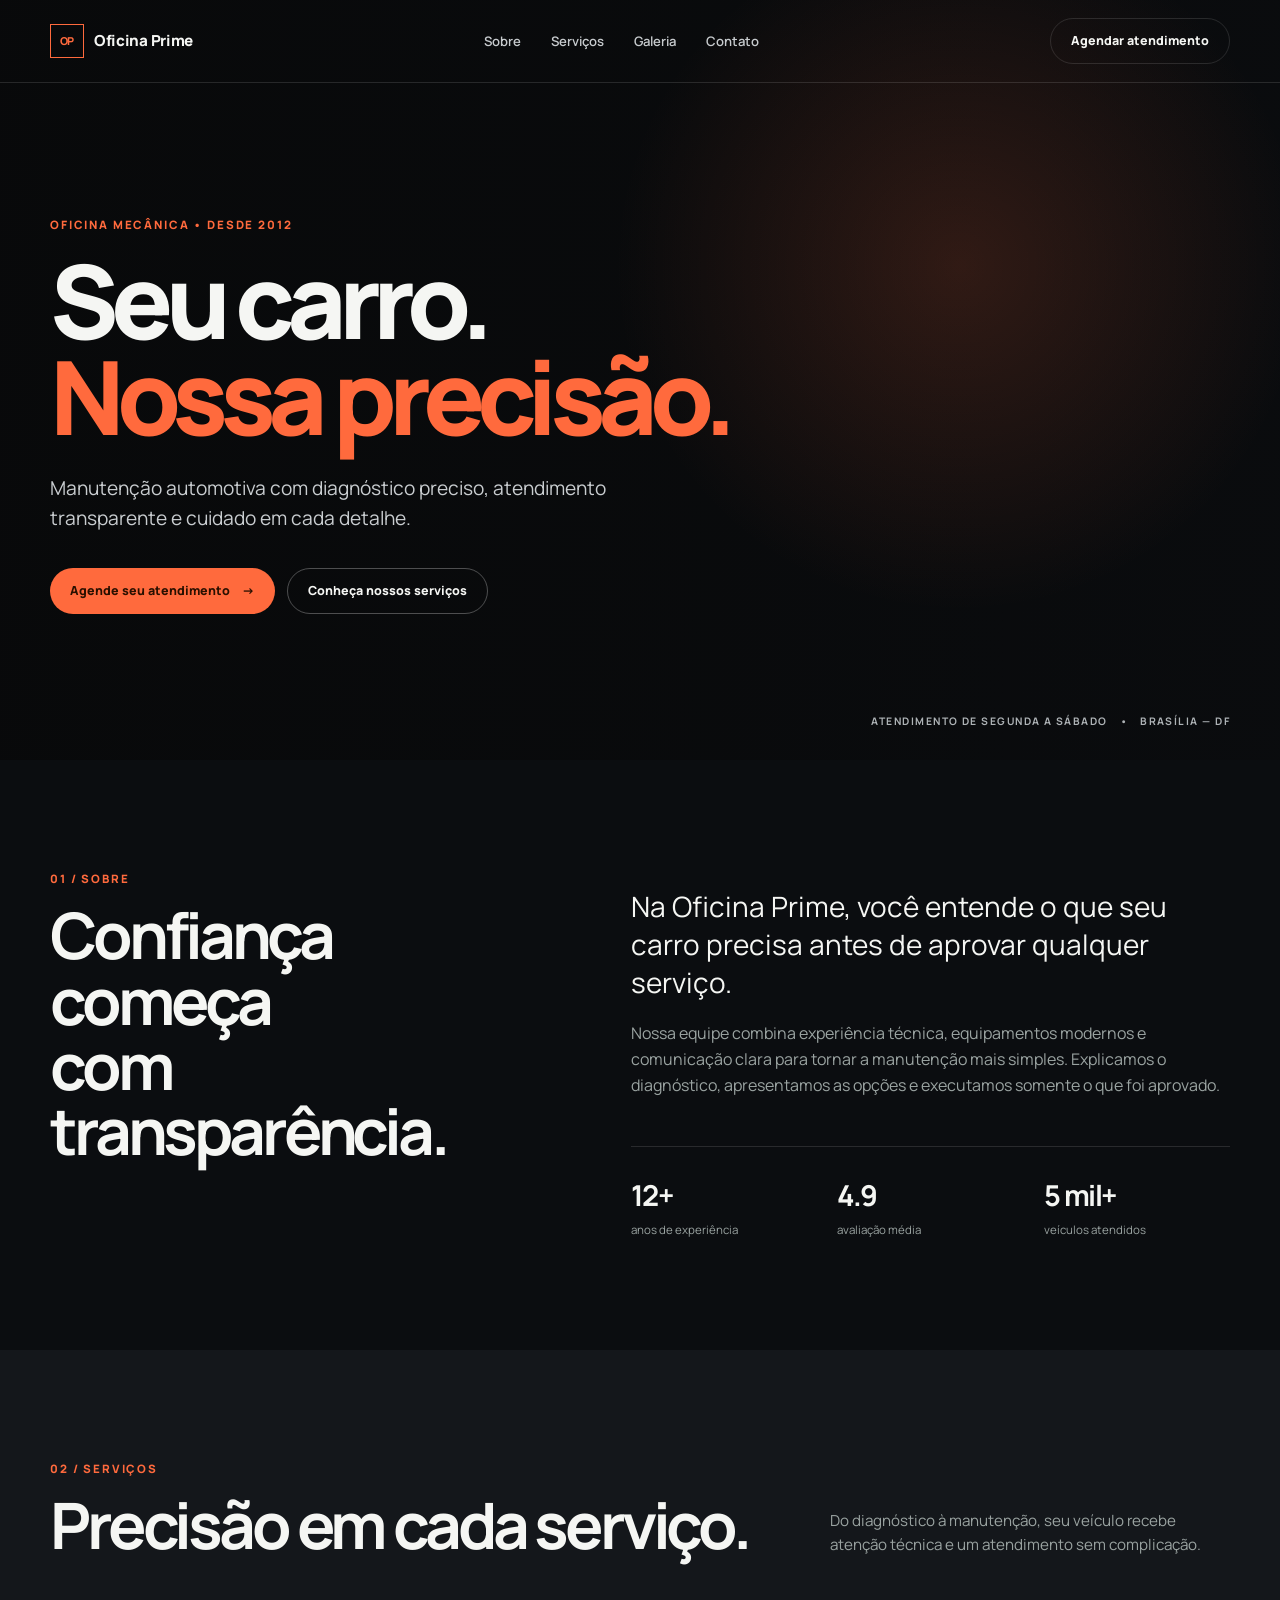
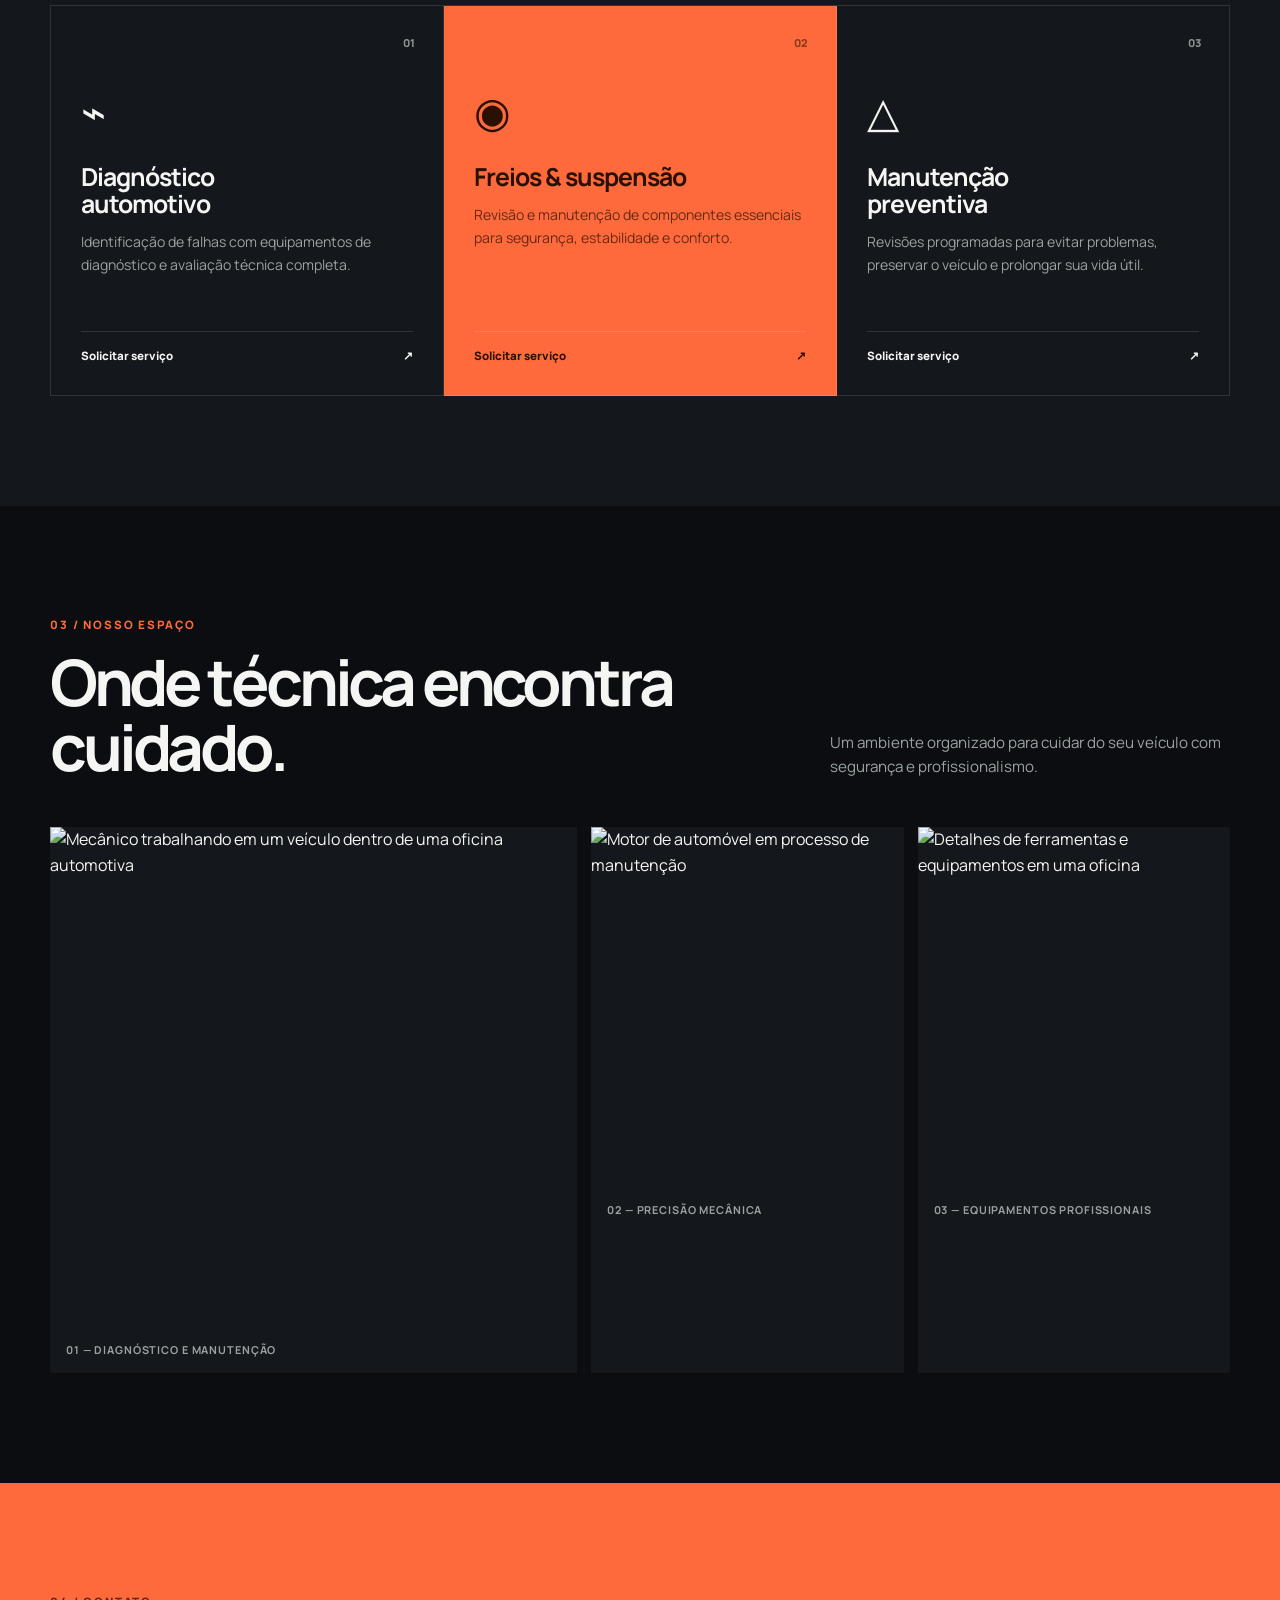
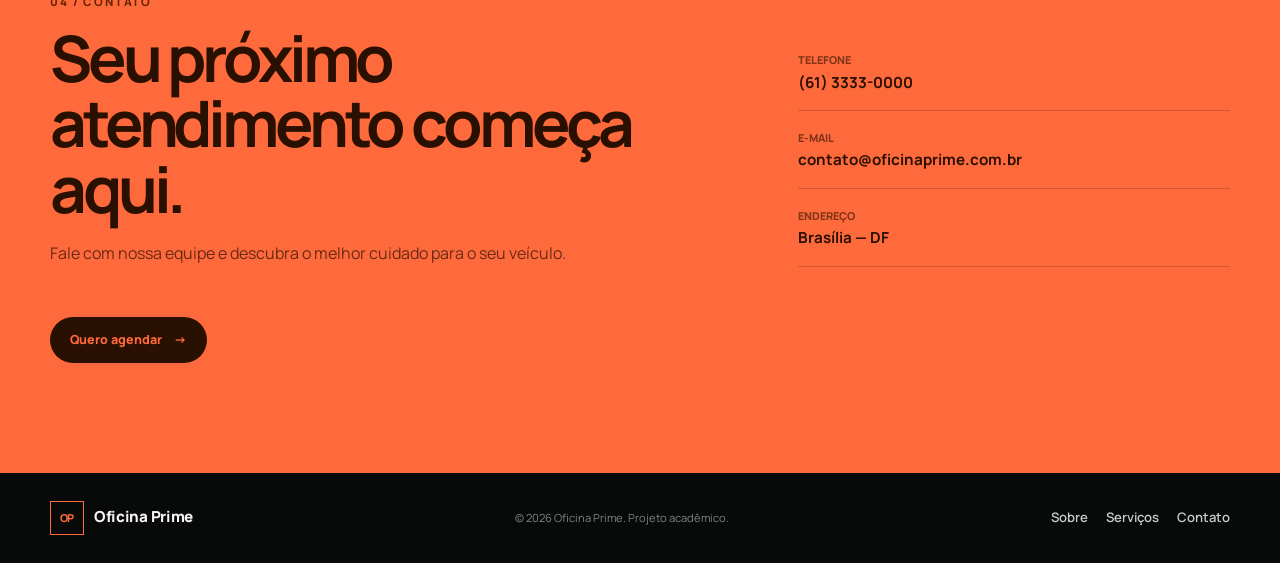
==== index.html @ 90f3a6a5 "Alterações nas cores do site" ====
<!doctype html>
<html lang="pt-BR">
  <head>
    <meta charset="UTF-8" />
    <meta name="viewport" content="width=device-width, initial-scale=1.0" />
    <meta
      name="description"
      content="Oficina Prime — manutenção automotiva com precisão, transparência e confiança."
    />
    <title>Oficina Prime | Seu carro. Nossa precisão.</title>
    <link rel="preconnect" href="https://fonts.googleapis.com" />
    <link rel="preconnect" href="https://fonts.gstatic.com" crossorigin />
    <link
      href="https://fonts.googleapis.com/css2?family=Manrope:wght@400;500;600;700;800&display=swap"
      rel="stylesheet"
    />
    <style>
/* =========================================================
   OFICINA PRIME
   Landing Page — Desafio 01
   CSS externo | Sem JavaScript
   ========================================================= */

:root {
    --bg: #0b0d10;
    --surface: #14171b;
    --surface-2: #1b2024;
    --text: #f5f6f3;
    --muted: #9aa3a1;
    --line: rgba(255, 255, 255, 0.12);
    --accent: #ff6a3d;
    --accent-2: #ffb347;
    --accent-dark: #2a1000;
    --max-width: 1180px;
    --radius: 18px;
    --shadow: 0 24px 70px rgba(0, 0, 0, 0.28);
}

* {
    box-sizing: border-box;
    margin: 0;
    padding: 0;
}

html {
    scroll-behavior: smooth;
}

body {
    min-width: 320px;
    background: var(--bg);
    color: var(--text);
    font-family: "Manrope", Arial, sans-serif;
    line-height: 1.6;
}

img {
    display: block;
    max-width: 100%;
}

a {
    color: inherit;
    text-decoration: none;
}

.container {
    width: min(calc(100% - 40px), var(--max-width));
    margin-inline: auto;
}

.section {
    padding-block: 110px;
}

.eyebrow {
    color: var(--accent);
    font-size: 0.72rem;
    font-weight: 800;
    letter-spacing: 0.16em;
    text-transform: uppercase;
}

.site-header {
    position: absolute;
    z-index: 10;
    top: 0;
    left: 0;
    width: 100%;
    border-bottom: 1px solid var(--line);
}

.nav {
    min-height: 82px;
    display: flex;
    align-items: center;
    justify-content: space-between;
    gap: 24px;
}

.brand {
    display: inline-flex;
    align-items: center;
    gap: 10px;
    font-size: 0.95rem;
    font-weight: 800;
    letter-spacing: -0.02em;
}

.brand-mark {
    display: grid;
    width: 34px;
    height: 34px;
    place-items: center;
    border: 1px solid var(--accent);
    color: var(--accent);
    font-size: 0.68rem;
    letter-spacing: -0.04em;
}

.nav-list {
    display: flex;
    align-items: center;
    gap: 30px;
    list-style: none;
}

.nav-list a,
.footer-inner nav a {
    color: #c7cbce;
    font-size: 0.82rem;
    font-weight: 600;
    transition: color 180ms ease;
}

.nav-list a:hover,
.footer-inner nav a:hover {
    color: var(--accent);
}

.nav-cta,
.button {
    display: inline-flex;
    align-items: center;
    justify-content: center;
    gap: 12px;
    min-height: 46px;
    padding: 0 20px;
    border-radius: 999px;
    font-size: 0.78rem;
    font-weight: 800;
    transition: transform 180ms ease, background 180ms ease;
}

.nav-cta {
    border: 1px solid var(--line);
}

.nav-cta:hover,
.button:hover {
    transform: translateY(-2px);
}

.hero {
    position: relative;
    min-height: 760px;
    display: flex;
    align-items: center;
    overflow: hidden;
    background:
        linear-gradient(90deg, rgba(8, 9, 10, 0.94) 0%, rgba(8, 9, 10, 0.72) 48%, rgba(8, 9, 10, 0.35) 100%),
        url("https://images.unsplash.com/photo-1504222490345-c075b6008014?auto=format&fit=crop&w=2000&q=90") center / cover;
}

.hero-overlay {
    position: absolute;
    inset: 0;
    background: radial-gradient(circle at 75% 35%, rgba(255, 106, 61, 0.16), transparent 32%);
}

.hero-content {
    position: relative;
    z-index: 1;
    padding-top: 70px;
}

.hero h1 {
    max-width: 850px;
    margin-top: 18px;
    font-size: clamp(3.4rem, 8vw, 7.6rem);
    font-weight: 800;
    letter-spacing: -0.075em;
    line-height: 0.94;
}

.hero h1 em {
    color: var(--accent);
    font-style: normal;
}

.hero-text {
    max-width: 560px;
    margin-top: 28px;
    color: #c9cdd0;
    font-size: clamp(1rem, 2vw, 1.2rem);
}

.hero-actions {
    display: flex;
    flex-wrap: wrap;
    gap: 12px;
    margin-top: 34px;
}

.button-primary {
    background: var(--accent);
    color: var(--accent-dark);
}

.button-ghost {
    border: 1px solid rgba(255, 255, 255, 0.28);
    color: var(--text);
}

.hero-note {
    position: absolute;
    right: 0;
    bottom: 30px;
    left: 0;
    display: flex;
    justify-content: flex-end;
    gap: 12px;
    color: #aeb3b6;
    font-size: 0.65rem;
    font-weight: 700;
    letter-spacing: 0.14em;
}

.about {
    display: grid;
    grid-template-columns: 0.9fr 1.1fr;
    gap: 90px;
}

.about h2,
.section-heading h2,
.contact h2 {
    margin-top: 14px;
    font-size: clamp(2.4rem, 5vw, 4.6rem);
    letter-spacing: -0.065em;
    line-height: 1.02;
}

.about-copy {
    padding-top: 18px;
}

.lead {
    max-width: 700px;
    color: var(--text);
    font-size: clamp(1.3rem, 2.5vw, 1.75rem);
    line-height: 1.35;
}

.about-copy > p + p {
    max-width: 650px;
    margin-top: 20px;
    color: var(--muted);
}

.stats {
    display: grid;
    grid-template-columns: repeat(3, 1fr);
    gap: 20px;
    margin-top: 48px;
    padding-top: 25px;
    border-top: 1px solid var(--line);
}

.stats div {
    display: grid;
    gap: 3px;
}

.stats strong {
    font-size: 1.8rem;
    letter-spacing: -0.05em;
}

.stats span {
    color: var(--muted);
    font-size: 0.72rem;
}

.services {
    background: var(--surface);
}

.section-heading {
    display: flex;
    align-items: flex-end;
    justify-content: space-between;
    gap: 50px;
    margin-bottom: 48px;
}

.section-heading > p {
    max-width: 400px;
    color: var(--muted);
    font-size: 0.95rem;
}

.service-grid {
    display: grid;
    grid-template-columns: repeat(3, 1fr);
    border-top: 1px solid var(--line);
    border-left: 1px solid var(--line);
}

.service-card {
    position: relative;
    min-height: 390px;
    padding: 30px;
    border-right: 1px solid var(--line);
    border-bottom: 1px solid var(--line);
    background: var(--surface);
    transition: background 180ms ease, transform 180ms ease;
}

.service-card:hover {
    background: var(--surface-2);
    transform: translateY(-4px);
}

.service-card-featured {
    background: var(--accent);
    color: var(--accent-dark);
}

.service-number {
    position: absolute;
    top: 28px;
    right: 28px;
    font-size: 0.68rem;
    font-weight: 800;
    opacity: 0.55;
}

.service-icon {
    margin-top: 55px;
    font-size: 2.6rem;
    line-height: 1;
}

.service-card h3 {
    max-width: 250px;
    margin-top: 30px;
    font-size: 1.55rem;
    line-height: 1.1;
    letter-spacing: -0.04em;
}

.service-card p {
    margin-top: 14px;
    color: var(--muted);
    font-size: 0.88rem;
}

.service-card-featured p {
    color: rgba(42, 16, 0, 0.72);
}

.service-card a {
    position: absolute;
    right: 30px;
    bottom: 30px;
    left: 30px;
    display: flex;
    justify-content: space-between;
    padding-top: 15px;
    border-top: 1px solid var(--line);
    font-size: 0.72rem;
    font-weight: 800;
}

.gallery-grid {
    display: grid;
    grid-template-columns: 1.35fr 0.8fr 0.8fr;
    gap: 14px;
}

.gallery-item {
    overflow: hidden;
    background: var(--surface);
}

.gallery-item img {
    width: 100%;
    height: 360px;
    object-fit: cover;
    filter: grayscale(15%);
    transition: transform 500ms ease;
}

.gallery-item:hover img {
    transform: scale(1.04);
}

.gallery-large img {
    height: 500px;
}

.gallery-item figcaption {
    padding: 14px 16px;
    color: var(--muted);
    font-size: 0.68rem;
    font-weight: 700;
    letter-spacing: 0.08em;
    text-transform: uppercase;
}

.contact {
    background: var(--accent);
    color: var(--accent-dark);
}

.contact-inner {
    display: grid;
    grid-template-columns: 1.2fr 0.8fr;
    gap: 50px 100px;
    align-items: end;
}

.contact .eyebrow {
    color: #6b2600;
}

.contact h2 {
    max-width: 700px;
}

.contact-inner > div:first-child > p:last-child {
    max-width: 520px;
    margin-top: 20px;
    color: rgba(42, 16, 0, 0.7);
}

.contact-details {
    display: grid;
    gap: 18px;
}

.contact-details a,
.contact-details address {
    display: grid;
    gap: 2px;
    padding-bottom: 15px;
    border-bottom: 1px solid rgba(42, 16, 0, 0.2);
    font-style: normal;
}

.contact-details span {
    color: rgba(42, 16, 0, 0.6);
    font-size: 0.68rem;
    font-weight: 800;
    text-transform: uppercase;
}

.contact-details strong {
    font-size: 0.95rem;
}

.button-light {
    justify-self: start;
    background: var(--accent-dark);
    color: var(--accent);
}

.site-footer {
    background: #080909;
    padding-block: 28px;
}

.footer-inner {
    display: flex;
    align-items: center;
    justify-content: space-between;
    gap: 24px;
}

.footer-inner p {
    color: #7c8386;
    font-size: 0.7rem;
}

.footer-inner nav {
    display: flex;
    gap: 18px;
}

@media (max-width: 900px) {
    .nav-list {
        display: none;
    }

    .about,
    .contact-inner {
        grid-template-columns: 1fr;
        gap: 45px;
    }

    .service-grid {
        grid-template-columns: 1fr;
    }

    .gallery-grid {
        grid-template-columns: 1fr 1fr;
    }

    .gallery-large {
        grid-column: 1 / -1;
    }

    .gallery-item img,
    .gallery-large img {
        height: 340px;
    }
}

@media (max-width: 620px) {
    .container {
        width: min(calc(100% - 28px), var(--max-width));
    }

    .section {
        padding-block: 75px;
    }

    .site-header {
        position: absolute;
    }

    .nav {
        min-height: 70px;
    }

    .nav-cta {
        display: none;
    }

    .hero {
        min-height: 680px;
        background-position: 62% center;
    }

    .hero h1 {
        font-size: clamp(3.1rem, 17vw, 5rem);
    }

    .hero-note {
        bottom: 22px;
        justify-content: flex-start;
        flex-wrap: wrap;
        padding-inline: 14px;
    }

    .hero-actions {
        align-items: stretch;
        flex-direction: column;
        max-width: 320px;
    }

    .button {
        width: 100%;
    }

    .stats {
        grid-template-columns: 1fr;
    }

    .section-heading {
        display: block;
    }

    .section-heading > p {
        margin-top: 20px;
    }

    .gallery-grid {
        grid-template-columns: 1fr;
    }

    .gallery-large {
        grid-column: auto;
    }

    .gallery-item img,
    .gallery-large img {
        height: 300px;
    }

    .footer-inner {
        align-items: flex-start;
        flex-direction: column;
    }

    .footer-inner nav {
        flex-wrap: wrap;
    }
}

@media (prefers-reduced-motion: reduce) {
    html {
        scroll-behavior: auto;
    }

    *,
    *::before,
    *::after {
        transition-duration: 0.01ms !important;
    }
}
</style>
  </head>
  <body>
    <header class="site-header">
      <nav class="nav container" aria-label="Navegação principal">
        <a class="brand" href="#inicio" aria-label="Oficina Prime - início">
          <span class="brand-mark" aria-hidden="true">OP</span>
          <span>Oficina Prime</span>
        </a>

        <ul class="nav-list">
          <li><a href="#sobre">Sobre</a></li>
          <li><a href="#servicos">Serviços</a></li>
          <li><a href="#galeria">Galeria</a></li>
          <li><a href="#contato">Contato</a></li>
        </ul>

        <a class="nav-cta" href="#contato">Agendar atendimento</a>
      </nav>
    </header>

    <main>
      <section class="hero" id="inicio" aria-labelledby="hero-title">
        <div class="hero-overlay"></div>
        <div class="container hero-content">
          <p class="eyebrow">OFICINA MECÂNICA • DESDE 2012</p>
          <h1 id="hero-title">Seu carro.<br /><em>Nossa precisão.</em></h1>
          <p class="hero-text">
            Manutenção automotiva com diagnóstico preciso, atendimento
            transparente e cuidado em cada detalhe.
          </p>
          <div class="hero-actions">
            <a class="button button-primary" href="#contato"
              >Agende seu atendimento <span aria-hidden="true">→</span></a
            >
            <a class="button button-ghost" href="#servicos"
              >Conheça nossos serviços</a
            >
          </div>
        </div>
        <div class="hero-note container">
          <span>ATENDIMENTO DE SEGUNDA A SÁBADO</span>
          <span>•</span>
          <span>BRASÍLIA — DF</span>
        </div>
      </section>

      <section
        class="about section container"
        id="sobre"
        aria-labelledby="about-title"
      >
        <div class="section-intro">
          <p class="eyebrow">01 / SOBRE</p>
          <h2 id="about-title">Confiança começa<br />com transparência.</h2>
        </div>
        <div class="about-copy">
          <p class="lead">
            Na Oficina Prime, você entende o que seu carro precisa antes de
            aprovar qualquer serviço.
          </p>
          <p>
            Nossa equipe combina experiência técnica, equipamentos modernos e
            comunicação clara para tornar a manutenção mais simples. Explicamos
            o diagnóstico, apresentamos as opções e executamos somente o que foi
            aprovado.
          </p>
          <div class="stats" aria-label="Números da Oficina Prime">
            <div>
              <strong>12+</strong>
              <span>anos de experiência</span>
            </div>
            <div>
              <strong>4.9</strong>
              <span>avaliação média</span>
            </div>
            <div>
              <strong>5 mil+</strong>
              <span>veículos atendidos</span>
            </div>
          </div>
        </div>
      </section>

      <section
        class="services section"
        id="servicos"
        aria-labelledby="services-title"
      >
        <div class="container">
          <div class="section-heading">
            <div>
              <p class="eyebrow">02 / SERVIÇOS</p>
              <h2 id="services-title">Precisão em cada serviço.</h2>
            </div>
            <p>
              Do diagnóstico à manutenção, seu veículo recebe atenção técnica e
              um atendimento sem complicação.
            </p>
          </div>

          <div class="service-grid">
            <article class="service-card">
              <span class="service-number">01</span>
              <div class="service-icon" aria-hidden="true">⌁</div>
              <h3>Diagnóstico automotivo</h3>
              <p>
                Identificação de falhas com equipamentos de diagnóstico e
                avaliação técnica completa.
              </p>
              <a href="#contato" aria-label="Solicitar diagnóstico automotivo"
                >Solicitar serviço <span aria-hidden="true">↗</span></a
              >
            </article>

            <article class="service-card service-card-featured">
              <span class="service-number">02</span>
              <div class="service-icon" aria-hidden="true">◉</div>
              <h3>Freios & suspensão</h3>
              <p>
                Revisão e manutenção de componentes essenciais para segurança,
                estabilidade e conforto.
              </p>
              <a
                href="#contato"
                aria-label="Solicitar serviço de freios e suspensão"
                >Solicitar serviço <span aria-hidden="true">↗</span></a
              >
            </article>

            <article class="service-card">
              <span class="service-number">03</span>
              <div class="service-icon" aria-hidden="true">△</div>
              <h3>Manutenção preventiva</h3>
              <p>
                Revisões programadas para evitar problemas, preservar o veículo
                e prolongar sua vida útil.
              </p>
              <a href="#contato" aria-label="Solicitar manutenção preventiva"
                >Solicitar serviço <span aria-hidden="true">↗</span></a
              >
            </article>
          </div>
        </div>
      </section>

      <section
        class="gallery section container"
        id="galeria"
        aria-labelledby="gallery-title"
      >
        <div class="section-heading">
          <div>
            <p class="eyebrow">03 / NOSSO ESPAÇO</p>
            <h2 id="gallery-title">Onde técnica encontra cuidado.</h2>
          </div>
          <p>
            Um ambiente organizado para cuidar do seu veículo com segurança e
            profissionalismo.
          </p>
        </div>

        <div class="gallery-grid">
          <figure class="gallery-item gallery-large">
            <img
              src="https://images.unsplash.com/photo-1486006920555-c77dcf18193c?auto=format&fit=crop&w=1400&q=85"
              alt="Mecânico trabalhando em um veículo dentro de uma oficina automotiva"
              loading="lazy"
            />
            <figcaption>01 — Diagnóstico e manutenção</figcaption>
          </figure>

          <figure class="gallery-item">
            <img
              src="https://images.unsplash.com/photo-1487754180451-c456f719a1fc?auto=format&fit=crop&w=900&q=85"
              alt="Motor de automóvel em processo de manutenção"
              loading="lazy"
            />
            <figcaption>02 — Precisão mecânica</figcaption>
          </figure>

          <figure class="gallery-item">
            <img
              src="https://images.unsplash.com/photo-1511919884226-fd3cad34687c?auto=format&fit=crop&w=900&q=85"
              alt="Detalhes de ferramentas e equipamentos em uma oficina"
              loading="lazy"
            />
            <figcaption>03 — Equipamentos profissionais</figcaption>
          </figure>
        </div>
      </section>

      <section
        class="contact section"
        id="contato"
        aria-labelledby="contact-title"
      >
        <div class="container contact-inner">
          <div>
            <p class="eyebrow">04 / CONTATO</p>
            <h2 id="contact-title">Seu próximo atendimento começa aqui.</h2>
            <p>
              Fale com nossa equipe e descubra o melhor cuidado para o seu
              veículo.
            </p>
          </div>

          <div class="contact-details">
            <a href="tel:+556133330000">
              <span>Telefone</span>
              <strong>(61) 3333-0000</strong>
            </a>
            <a href="mailto:contato@oficinaprime.com.br">
              <span>E-mail</span>
              <strong>contato@oficinaprime.com.br</strong>
            </a>
            <address>
              <span>Endereço</span>
              <strong>Brasília — DF</strong>
            </address>
          </div>

          <a
            class="button button-light"
            href="mailto:contato@oficinaprime.com.br?subject=Agendamento%20de%20atendimento"
          >
            Quero agendar <span aria-hidden="true">→</span>
          </a>
        </div>
      </section>
    </main>

    <footer class="site-footer">
      <div class="container footer-inner">
        <a
          class="brand"
          href="#inicio"
          aria-label="Oficina Prime - voltar ao início"
        >
          <span class="brand-mark" aria-hidden="true">OP</span>
          <span>Oficina Prime</span>
        </a>
        <p>© 2026 Oficina Prime. Projeto acadêmico.</p>
        <nav aria-label="Links institucionais">
          <a href="#sobre">Sobre</a>
          <a href="#servicos">Serviços</a>
          <a href="#contato">Contato</a>
        </nav>
      </div>
    </footer>
  </body>
</html>
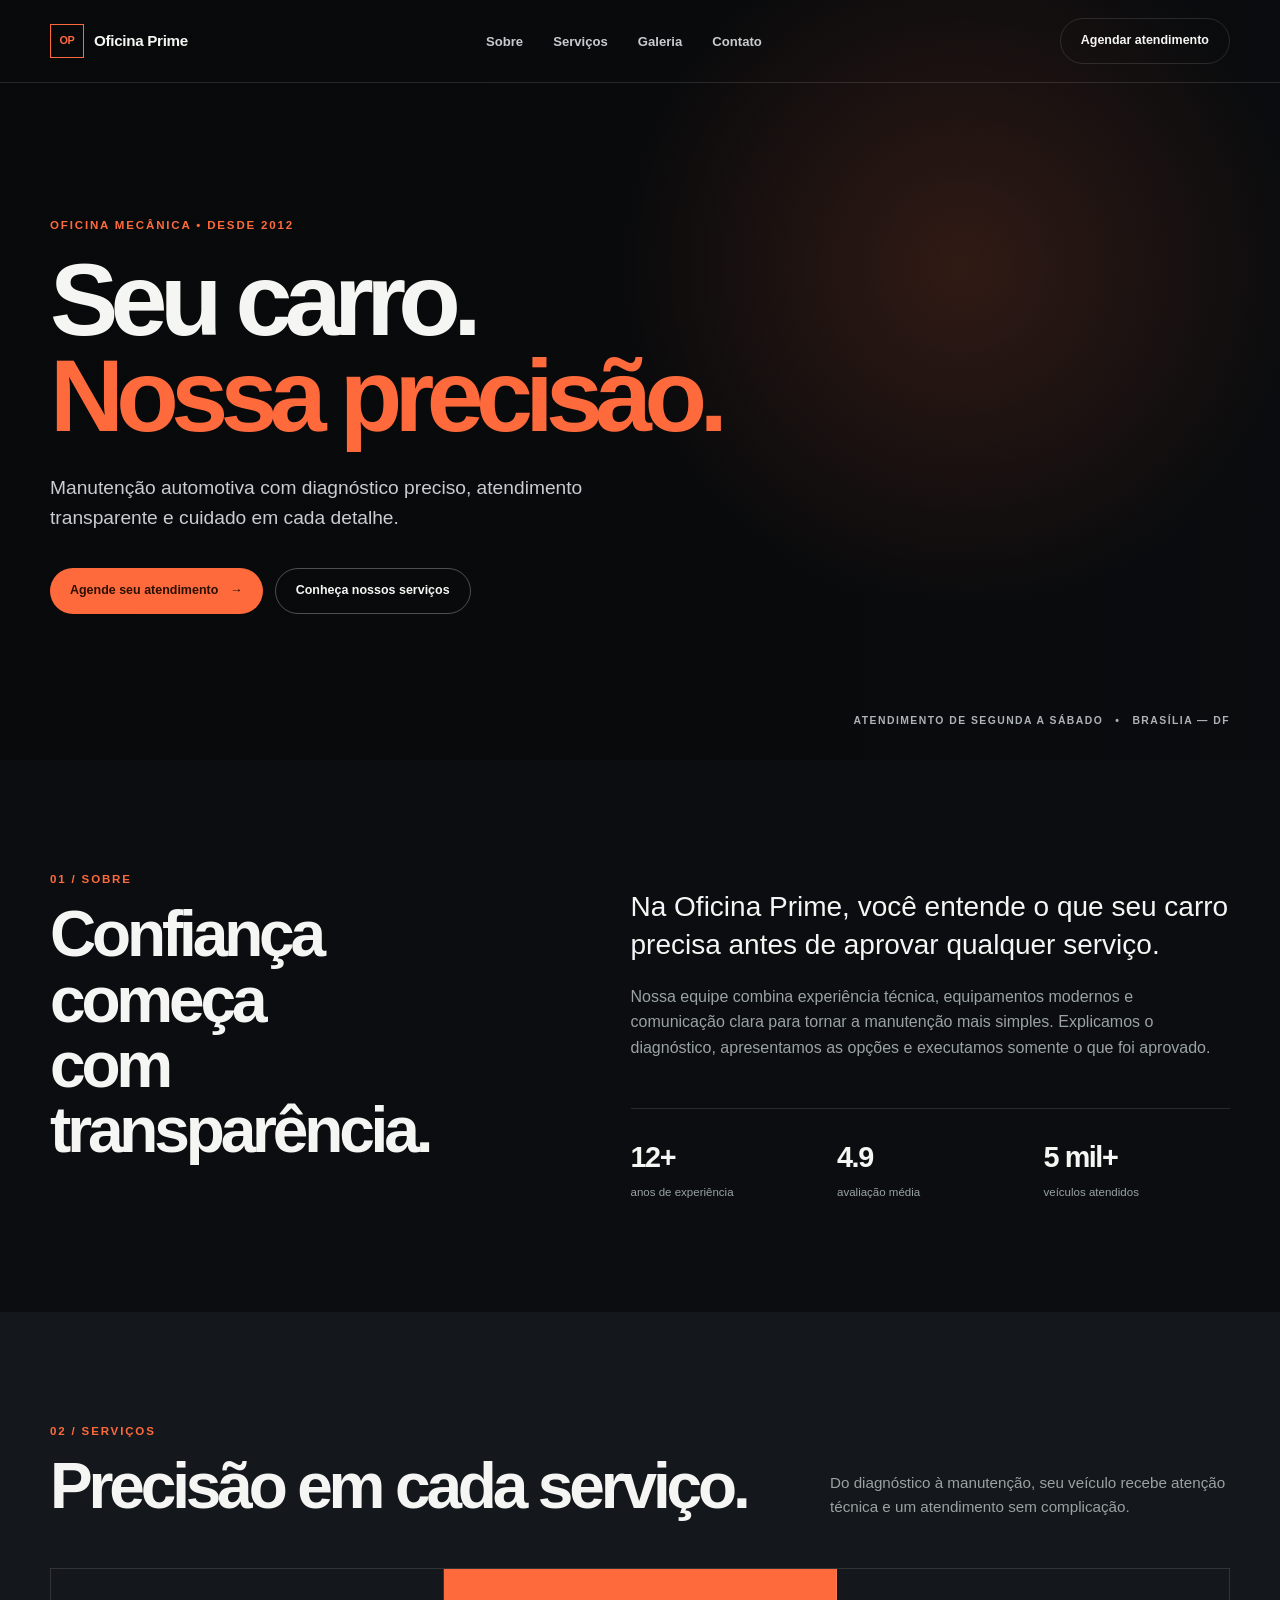
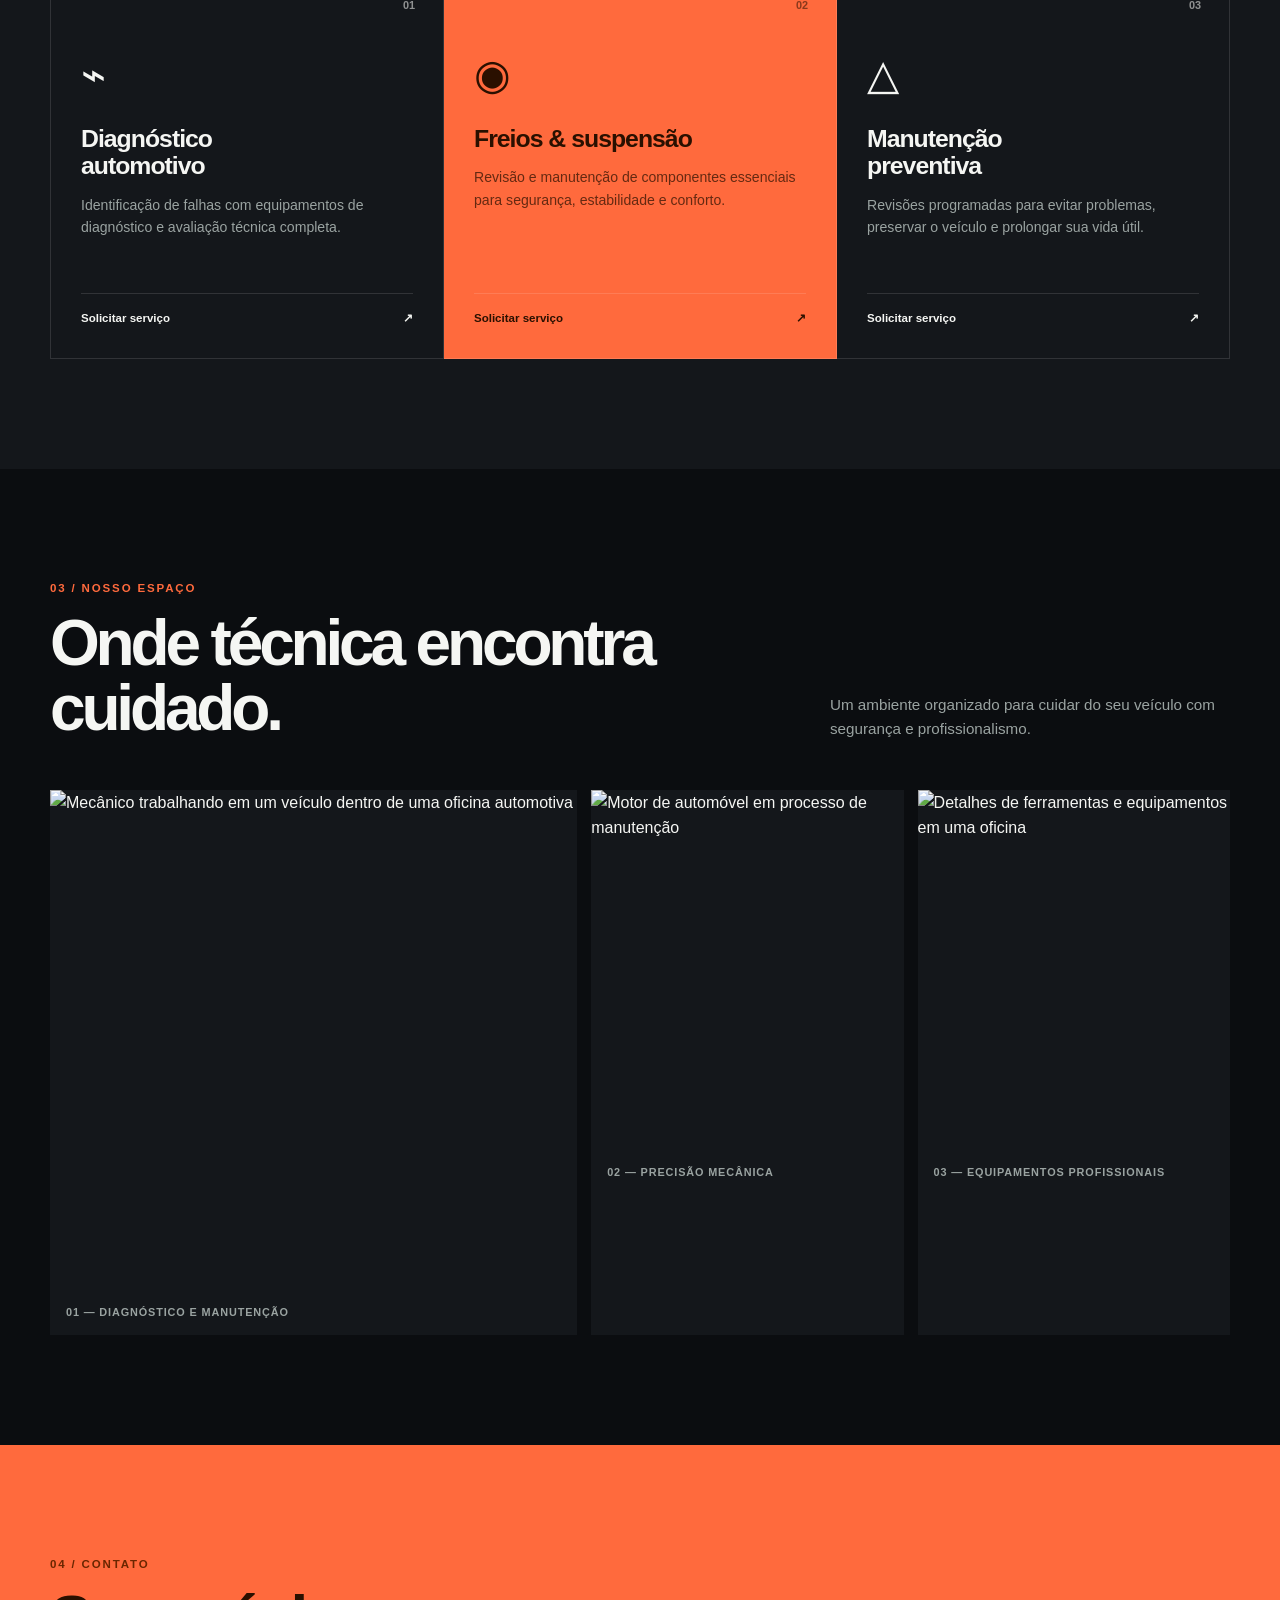
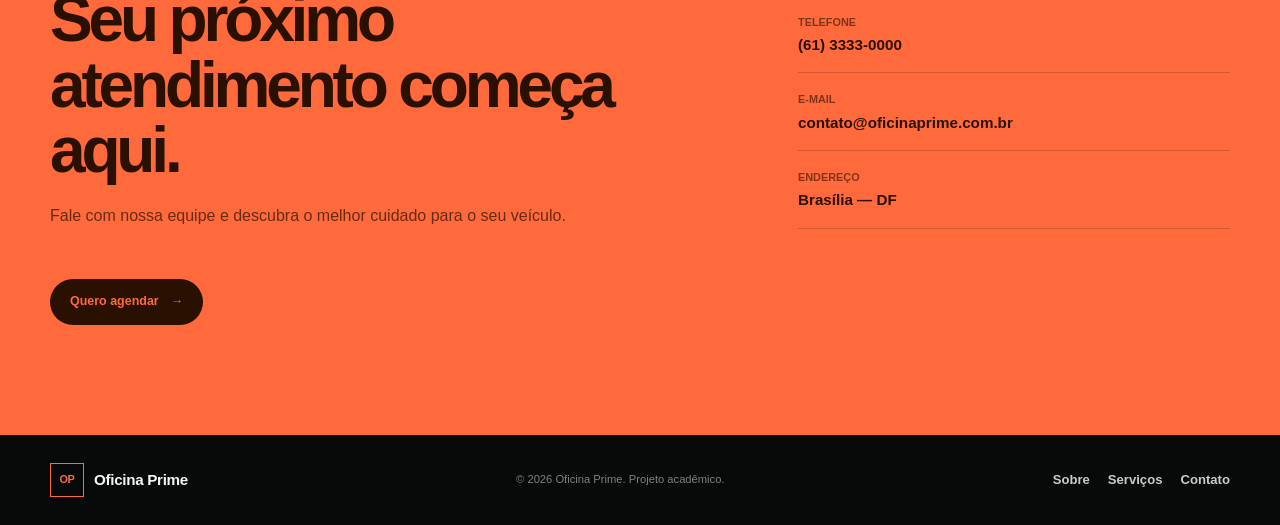
==== commit 31b77ba4: "Retirando as tags de style da página index.html" ====
--- a/index.html
+++ b/index.html
@@ -10,617 +10,8 @@
     <title>Oficina Prime | Seu carro. Nossa precisão.</title>
     <link rel="preconnect" href="https://fonts.googleapis.com" />
     <link rel="preconnect" href="https://fonts.gstatic.com" crossorigin />
-    <link
-      href="https://fonts.googleapis.com/css2?family=Manrope:wght@400;500;600;700;800&display=swap"
-      rel="stylesheet"
-    />
-    <style>
-/* =========================================================
-   OFICINA PRIME
-   Landing Page — Desafio 01
-   CSS externo | Sem JavaScript
-   ========================================================= */
-
-:root {
-    --bg: #0b0d10;
-    --surface: #14171b;
-    --surface-2: #1b2024;
-    --text: #f5f6f3;
-    --muted: #9aa3a1;
-    --line: rgba(255, 255, 255, 0.12);
-    --accent: #ff6a3d;
-    --accent-2: #ffb347;
-    --accent-dark: #2a1000;
-    --max-width: 1180px;
-    --radius: 18px;
-    --shadow: 0 24px 70px rgba(0, 0, 0, 0.28);
-}
-
-* {
-    box-sizing: border-box;
-    margin: 0;
-    padding: 0;
-}
-
-html {
-    scroll-behavior: smooth;
-}
-
-body {
-    min-width: 320px;
-    background: var(--bg);
-    color: var(--text);
-    font-family: "Manrope", Arial, sans-serif;
-    line-height: 1.6;
-}
-
-img {
-    display: block;
-    max-width: 100%;
-}
-
-a {
-    color: inherit;
-    text-decoration: none;
-}
-
-.container {
-    width: min(calc(100% - 40px), var(--max-width));
-    margin-inline: auto;
-}
-
-.section {
-    padding-block: 110px;
-}
-
-.eyebrow {
-    color: var(--accent);
-    font-size: 0.72rem;
-    font-weight: 800;
-    letter-spacing: 0.16em;
-    text-transform: uppercase;
-}
-
-.site-header {
-    position: absolute;
-    z-index: 10;
-    top: 0;
-    left: 0;
-    width: 100%;
-    border-bottom: 1px solid var(--line);
-}
-
-.nav {
-    min-height: 82px;
-    display: flex;
-    align-items: center;
-    justify-content: space-between;
-    gap: 24px;
-}
-
-.brand {
-    display: inline-flex;
-    align-items: center;
-    gap: 10px;
-    font-size: 0.95rem;
-    font-weight: 800;
-    letter-spacing: -0.02em;
-}
-
-.brand-mark {
-    display: grid;
-    width: 34px;
-    height: 34px;
-    place-items: center;
-    border: 1px solid var(--accent);
-    color: var(--accent);
-    font-size: 0.68rem;
-    letter-spacing: -0.04em;
-}
-
-.nav-list {
-    display: flex;
-    align-items: center;
-    gap: 30px;
-    list-style: none;
-}
-
-.nav-list a,
-.footer-inner nav a {
-    color: #c7cbce;
-    font-size: 0.82rem;
-    font-weight: 600;
-    transition: color 180ms ease;
-}
-
-.nav-list a:hover,
-.footer-inner nav a:hover {
-    color: var(--accent);
-}
-
-.nav-cta,
-.button {
-    display: inline-flex;
-    align-items: center;
-    justify-content: center;
-    gap: 12px;
-    min-height: 46px;
-    padding: 0 20px;
-    border-radius: 999px;
-    font-size: 0.78rem;
-    font-weight: 800;
-    transition: transform 180ms ease, background 180ms ease;
-}
-
-.nav-cta {
-    border: 1px solid var(--line);
-}
-
-.nav-cta:hover,
-.button:hover {
-    transform: translateY(-2px);
-}
-
-.hero {
-    position: relative;
-    min-height: 760px;
-    display: flex;
-    align-items: center;
-    overflow: hidden;
-    background:
-        linear-gradient(90deg, rgba(8, 9, 10, 0.94) 0%, rgba(8, 9, 10, 0.72) 48%, rgba(8, 9, 10, 0.35) 100%),
-        url("https://images.unsplash.com/photo-1504222490345-c075b6008014?auto=format&fit=crop&w=2000&q=90") center / cover;
-}
-
-.hero-overlay {
-    position: absolute;
-    inset: 0;
-    background: radial-gradient(circle at 75% 35%, rgba(255, 106, 61, 0.16), transparent 32%);
-}
-
-.hero-content {
-    position: relative;
-    z-index: 1;
-    padding-top: 70px;
-}
-
-.hero h1 {
-    max-width: 850px;
-    margin-top: 18px;
-    font-size: clamp(3.4rem, 8vw, 7.6rem);
-    font-weight: 800;
-    letter-spacing: -0.075em;
-    line-height: 0.94;
-}
-
-.hero h1 em {
-    color: var(--accent);
-    font-style: normal;
-}
-
-.hero-text {
-    max-width: 560px;
-    margin-top: 28px;
-    color: #c9cdd0;
-    font-size: clamp(1rem, 2vw, 1.2rem);
-}
-
-.hero-actions {
-    display: flex;
-    flex-wrap: wrap;
-    gap: 12px;
-    margin-top: 34px;
-}
-
-.button-primary {
-    background: var(--accent);
-    color: var(--accent-dark);
-}
-
-.button-ghost {
-    border: 1px solid rgba(255, 255, 255, 0.28);
-    color: var(--text);
-}
-
-.hero-note {
-    position: absolute;
-    right: 0;
-    bottom: 30px;
-    left: 0;
-    display: flex;
-    justify-content: flex-end;
-    gap: 12px;
-    color: #aeb3b6;
-    font-size: 0.65rem;
-    font-weight: 700;
-    letter-spacing: 0.14em;
-}
-
-.about {
-    display: grid;
-    grid-template-columns: 0.9fr 1.1fr;
-    gap: 90px;
-}
-
-.about h2,
-.section-heading h2,
-.contact h2 {
-    margin-top: 14px;
-    font-size: clamp(2.4rem, 5vw, 4.6rem);
-    letter-spacing: -0.065em;
-    line-height: 1.02;
-}
-
-.about-copy {
-    padding-top: 18px;
-}
-
-.lead {
-    max-width: 700px;
-    color: var(--text);
-    font-size: clamp(1.3rem, 2.5vw, 1.75rem);
-    line-height: 1.35;
-}
-
-.about-copy > p + p {
-    max-width: 650px;
-    margin-top: 20px;
-    color: var(--muted);
-}
-
-.stats {
-    display: grid;
-    grid-template-columns: repeat(3, 1fr);
-    gap: 20px;
-    margin-top: 48px;
-    padding-top: 25px;
-    border-top: 1px solid var(--line);
-}
-
-.stats div {
-    display: grid;
-    gap: 3px;
-}
-
-.stats strong {
-    font-size: 1.8rem;
-    letter-spacing: -0.05em;
-}
-
-.stats span {
-    color: var(--muted);
-    font-size: 0.72rem;
-}
-
-.services {
-    background: var(--surface);
-}
-
-.section-heading {
-    display: flex;
-    align-items: flex-end;
-    justify-content: space-between;
-    gap: 50px;
-    margin-bottom: 48px;
-}
-
-.section-heading > p {
-    max-width: 400px;
-    color: var(--muted);
-    font-size: 0.95rem;
-}
-
-.service-grid {
-    display: grid;
-    grid-template-columns: repeat(3, 1fr);
-    border-top: 1px solid var(--line);
-    border-left: 1px solid var(--line);
-}
-
-.service-card {
-    position: relative;
-    min-height: 390px;
-    padding: 30px;
-    border-right: 1px solid var(--line);
-    border-bottom: 1px solid var(--line);
-    background: var(--surface);
-    transition: background 180ms ease, transform 180ms ease;
-}
-
-.service-card:hover {
-    background: var(--surface-2);
-    transform: translateY(-4px);
-}
-
-.service-card-featured {
-    background: var(--accent);
-    color: var(--accent-dark);
-}
-
-.service-number {
-    position: absolute;
-    top: 28px;
-    right: 28px;
-    font-size: 0.68rem;
-    font-weight: 800;
-    opacity: 0.55;
-}
-
-.service-icon {
-    margin-top: 55px;
-    font-size: 2.6rem;
-    line-height: 1;
-}
-
-.service-card h3 {
-    max-width: 250px;
-    margin-top: 30px;
-    font-size: 1.55rem;
-    line-height: 1.1;
-    letter-spacing: -0.04em;
-}
-
-.service-card p {
-    margin-top: 14px;
-    color: var(--muted);
-    font-size: 0.88rem;
-}
-
-.service-card-featured p {
-    color: rgba(42, 16, 0, 0.72);
-}
-
-.service-card a {
-    position: absolute;
-    right: 30px;
-    bottom: 30px;
-    left: 30px;
-    display: flex;
-    justify-content: space-between;
-    padding-top: 15px;
-    border-top: 1px solid var(--line);
-    font-size: 0.72rem;
-    font-weight: 800;
-}
-
-.gallery-grid {
-    display: grid;
-    grid-template-columns: 1.35fr 0.8fr 0.8fr;
-    gap: 14px;
-}
-
-.gallery-item {
-    overflow: hidden;
-    background: var(--surface);
-}
-
-.gallery-item img {
-    width: 100%;
-    height: 360px;
-    object-fit: cover;
-    filter: grayscale(15%);
-    transition: transform 500ms ease;
-}
-
-.gallery-item:hover img {
-    transform: scale(1.04);
-}
-
-.gallery-large img {
-    height: 500px;
-}
-
-.gallery-item figcaption {
-    padding: 14px 16px;
-    color: var(--muted);
-    font-size: 0.68rem;
-    font-weight: 700;
-    letter-spacing: 0.08em;
-    text-transform: uppercase;
-}
-
-.contact {
-    background: var(--accent);
-    color: var(--accent-dark);
-}
-
-.contact-inner {
-    display: grid;
-    grid-template-columns: 1.2fr 0.8fr;
-    gap: 50px 100px;
-    align-items: end;
-}
-
-.contact .eyebrow {
-    color: #6b2600;
-}
-
-.contact h2 {
-    max-width: 700px;
-}
-
-.contact-inner > div:first-child > p:last-child {
-    max-width: 520px;
-    margin-top: 20px;
-    color: rgba(42, 16, 0, 0.7);
-}
-
-.contact-details {
-    display: grid;
-    gap: 18px;
-}
-
-.contact-details a,
-.contact-details address {
-    display: grid;
-    gap: 2px;
-    padding-bottom: 15px;
-    border-bottom: 1px solid rgba(42, 16, 0, 0.2);
-    font-style: normal;
-}
-
-.contact-details span {
-    color: rgba(42, 16, 0, 0.6);
-    font-size: 0.68rem;
-    font-weight: 800;
-    text-transform: uppercase;
-}
-
-.contact-details strong {
-    font-size: 0.95rem;
-}
-
-.button-light {
-    justify-self: start;
-    background: var(--accent-dark);
-    color: var(--accent);
-}
-
-.site-footer {
-    background: #080909;
-    padding-block: 28px;
-}
-
-.footer-inner {
-    display: flex;
-    align-items: center;
-    justify-content: space-between;
-    gap: 24px;
-}
-
-.footer-inner p {
-    color: #7c8386;
-    font-size: 0.7rem;
-}
-
-.footer-inner nav {
-    display: flex;
-    gap: 18px;
-}
-
-@media (max-width: 900px) {
-    .nav-list {
-        display: none;
-    }
-
-    .about,
-    .contact-inner {
-        grid-template-columns: 1fr;
-        gap: 45px;
-    }
-
-    .service-grid {
-        grid-template-columns: 1fr;
-    }
-
-    .gallery-grid {
-        grid-template-columns: 1fr 1fr;
-    }
-
-    .gallery-large {
-        grid-column: 1 / -1;
-    }
-
-    .gallery-item img,
-    .gallery-large img {
-        height: 340px;
-    }
-}
-
-@media (max-width: 620px) {
-    .container {
-        width: min(calc(100% - 28px), var(--max-width));
-    }
-
-    .section {
-        padding-block: 75px;
-    }
-
-    .site-header {
-        position: absolute;
-    }
-
-    .nav {
-        min-height: 70px;
-    }
-
-    .nav-cta {
-        display: none;
-    }
-
-    .hero {
-        min-height: 680px;
-        background-position: 62% center;
-    }
-
-    .hero h1 {
-        font-size: clamp(3.1rem, 17vw, 5rem);
-    }
-
-    .hero-note {
-        bottom: 22px;
-        justify-content: flex-start;
-        flex-wrap: wrap;
-        padding-inline: 14px;
-    }
-
-    .hero-actions {
-        align-items: stretch;
-        flex-direction: column;
-        max-width: 320px;
-    }
-
-    .button {
-        width: 100%;
-    }
-
-    .stats {
-        grid-template-columns: 1fr;
-    }
-
-    .section-heading {
-        display: block;
-    }
-
-    .section-heading > p {
-        margin-top: 20px;
-    }
-
-    .gallery-grid {
-        grid-template-columns: 1fr;
-    }
-
-    .gallery-large {
-        grid-column: auto;
-    }
-
-    .gallery-item img,
-    .gallery-large img {
-        height: 300px;
-    }
-
-    .footer-inner {
-        align-items: flex-start;
-        flex-direction: column;
-    }
-
-    .footer-inner nav {
-        flex-wrap: wrap;
-    }
-}
-
-@media (prefers-reduced-motion: reduce) {
-    html {
-        scroll-behavior: auto;
-    }
-
-    *,
-    *::before,
-    *::after {
-        transition-duration: 0.01ms !important;
-    }
-}
-</style>
+    <link rel="stylesheet" href="css/style.css" />
+
   </head>
   <body>
     <header class="site-header">
--- a/css/style.css
+++ b/css/style.css
@@ -0,0 +1,605 @@
+/* =========================================================
+   OFICINA PRIME
+   Landing Page — Desafio 01
+   CSS externo | Sem JavaScript
+   ========================================================= */
+
+:root {
+    --bg: #0b0d10;
+    --surface: #14171b;
+    --surface-2: #1b2024;
+    --text: #f5f6f3;
+    --muted: #9aa3a1;
+    --line: rgba(255, 255, 255, 0.12);
+    --accent: #ff6a3d;
+    --accent-2: #ffb347;
+    --accent-dark: #2a1000;
+    --max-width: 1180px;
+    --radius: 18px;
+    --shadow: 0 24px 70px rgba(0, 0, 0, 0.28);
+}
+
+* {
+    box-sizing: border-box;
+    margin: 0;
+    padding: 0;
+}
+
+html {
+    scroll-behavior: smooth;
+}
+
+body {
+    min-width: 320px;
+    background: var(--bg);
+    color: var(--text);
+    font-family: "Manrope", Arial, sans-serif;
+    line-height: 1.6;
+}
+
+img {
+    display: block;
+    max-width: 100%;
+}
+
+a {
+    color: inherit;
+    text-decoration: none;
+}
+
+.container {
+    width: min(calc(100% - 40px), var(--max-width));
+    margin-inline: auto;
+}
+
+.section {
+    padding-block: 110px;
+}
+
+.eyebrow {
+    color: var(--accent);
+    font-size: 0.72rem;
+    font-weight: 800;
+    letter-spacing: 0.16em;
+    text-transform: uppercase;
+}
+
+.site-header {
+    position: absolute;
+    z-index: 10;
+    top: 0;
+    left: 0;
+    width: 100%;
+    border-bottom: 1px solid var(--line);
+}
+
+.nav {
+    min-height: 82px;
+    display: flex;
+    align-items: center;
+    justify-content: space-between;
+    gap: 24px;
+}
+
+.brand {
+    display: inline-flex;
+    align-items: center;
+    gap: 10px;
+    font-size: 0.95rem;
+    font-weight: 800;
+    letter-spacing: -0.02em;
+}
+
+.brand-mark {
+    display: grid;
+    width: 34px;
+    height: 34px;
+    place-items: center;
+    border: 1px solid var(--accent);
+    color: var(--accent);
+    font-size: 0.68rem;
+    letter-spacing: -0.04em;
+}
+
+.nav-list {
+    display: flex;
+    align-items: center;
+    gap: 30px;
+    list-style: none;
+}
+
+.nav-list a,
+.footer-inner nav a {
+    color: #c7cbce;
+    font-size: 0.82rem;
+    font-weight: 600;
+    transition: color 180ms ease;
+}
+
+.nav-list a:hover,
+.footer-inner nav a:hover {
+    color: var(--accent);
+}
+
+.nav-cta,
+.button {
+    display: inline-flex;
+    align-items: center;
+    justify-content: center;
+    gap: 12px;
+    min-height: 46px;
+    padding: 0 20px;
+    border-radius: 999px;
+    font-size: 0.78rem;
+    font-weight: 800;
+    transition: transform 180ms ease, background 180ms ease;
+}
+
+.nav-cta {
+    border: 1px solid var(--line);
+}
+
+.nav-cta:hover,
+.button:hover {
+    transform: translateY(-2px);
+}
+
+.hero {
+    position: relative;
+    min-height: 760px;
+    display: flex;
+    align-items: center;
+    overflow: hidden;
+    background:
+        linear-gradient(90deg, rgba(8, 9, 10, 0.94) 0%, rgba(8, 9, 10, 0.72) 48%, rgba(8, 9, 10, 0.35) 100%),
+        url("https://images.unsplash.com/photo-1504222490345-c075b6008014?auto=format&fit=crop&w=2000&q=90") center / cover;
+}
+
+.hero-overlay {
+    position: absolute;
+    inset: 0;
+    background: radial-gradient(circle at 75% 35%, rgba(255, 106, 61, 0.16), transparent 32%);
+}
+
+.hero-content {
+    position: relative;
+    z-index: 1;
+    padding-top: 70px;
+}
+
+.hero h1 {
+    max-width: 850px;
+    margin-top: 18px;
+    font-size: clamp(3.4rem, 8vw, 7.6rem);
+    font-weight: 800;
+    letter-spacing: -0.075em;
+    line-height: 0.94;
+}
+
+.hero h1 em {
+    color: var(--accent);
+    font-style: normal;
+}
+
+.hero-text {
+    max-width: 560px;
+    margin-top: 28px;
+    color: #c9cdd0;
+    font-size: clamp(1rem, 2vw, 1.2rem);
+}
+
+.hero-actions {
+    display: flex;
+    flex-wrap: wrap;
+    gap: 12px;
+    margin-top: 34px;
+}
+
+.button-primary {
+    background: var(--accent);
+    color: var(--accent-dark);
+}
+
+.button-ghost {
+    border: 1px solid rgba(255, 255, 255, 0.28);
+    color: var(--text);
+}
+
+.hero-note {
+    position: absolute;
+    right: 0;
+    bottom: 30px;
+    left: 0;
+    display: flex;
+    justify-content: flex-end;
+    gap: 12px;
+    color: #aeb3b6;
+    font-size: 0.65rem;
+    font-weight: 700;
+    letter-spacing: 0.14em;
+}
+
+.about {
+    display: grid;
+    grid-template-columns: 0.9fr 1.1fr;
+    gap: 90px;
+}
+
+.about h2,
+.section-heading h2,
+.contact h2 {
+    margin-top: 14px;
+    font-size: clamp(2.4rem, 5vw, 4.6rem);
+    letter-spacing: -0.065em;
+    line-height: 1.02;
+}
+
+.about-copy {
+    padding-top: 18px;
+}
+
+.lead {
+    max-width: 700px;
+    color: var(--text);
+    font-size: clamp(1.3rem, 2.5vw, 1.75rem);
+    line-height: 1.35;
+}
+
+.about-copy > p + p {
+    max-width: 650px;
+    margin-top: 20px;
+    color: var(--muted);
+}
+
+.stats {
+    display: grid;
+    grid-template-columns: repeat(3, 1fr);
+    gap: 20px;
+    margin-top: 48px;
+    padding-top: 25px;
+    border-top: 1px solid var(--line);
+}
+
+.stats div {
+    display: grid;
+    gap: 3px;
+}
+
+.stats strong {
+    font-size: 1.8rem;
+    letter-spacing: -0.05em;
+}
+
+.stats span {
+    color: var(--muted);
+    font-size: 0.72rem;
+}
+
+.services {
+    background: var(--surface);
+}
+
+.section-heading {
+    display: flex;
+    align-items: flex-end;
+    justify-content: space-between;
+    gap: 50px;
+    margin-bottom: 48px;
+}
+
+.section-heading > p {
+    max-width: 400px;
+    color: var(--muted);
+    font-size: 0.95rem;
+}
+
+.service-grid {
+    display: grid;
+    grid-template-columns: repeat(3, 1fr);
+    border-top: 1px solid var(--line);
+    border-left: 1px solid var(--line);
+}
+
+.service-card {
+    position: relative;
+    min-height: 390px;
+    padding: 30px;
+    border-right: 1px solid var(--line);
+    border-bottom: 1px solid var(--line);
+    background: var(--surface);
+    transition: background 180ms ease, transform 180ms ease;
+}
+
+.service-card:hover {
+    background: var(--surface-2);
+    transform: translateY(-4px);
+}
+
+.service-card-featured {
+    background: var(--accent);
+    color: var(--accent-dark);
+}
+
+.service-number {
+    position: absolute;
+    top: 28px;
+    right: 28px;
+    font-size: 0.68rem;
+    font-weight: 800;
+    opacity: 0.55;
+}
+
+.service-icon {
+    margin-top: 55px;
+    font-size: 2.6rem;
+    line-height: 1;
+}
+
+.service-card h3 {
+    max-width: 250px;
+    margin-top: 30px;
+    font-size: 1.55rem;
+    line-height: 1.1;
+    letter-spacing: -0.04em;
+}
+
+.service-card p {
+    margin-top: 14px;
+    color: var(--muted);
+    font-size: 0.88rem;
+}
+
+.service-card-featured p {
+    color: rgba(42, 16, 0, 0.72);
+}
+
+.service-card a {
+    position: absolute;
+    right: 30px;
+    bottom: 30px;
+    left: 30px;
+    display: flex;
+    justify-content: space-between;
+    padding-top: 15px;
+    border-top: 1px solid var(--line);
+    font-size: 0.72rem;
+    font-weight: 800;
+}
+
+.gallery-grid {
+    display: grid;
+    grid-template-columns: 1.35fr 0.8fr 0.8fr;
+    gap: 14px;
+}
+
+.gallery-item {
+    overflow: hidden;
+    background: var(--surface);
+}
+
+.gallery-item img {
+    width: 100%;
+    height: 360px;
+    object-fit: cover;
+    filter: grayscale(15%);
+    transition: transform 500ms ease;
+}
+
+.gallery-item:hover img {
+    transform: scale(1.04);
+}
+
+.gallery-large img {
+    height: 500px;
+}
+
+.gallery-item figcaption {
+    padding: 14px 16px;
+    color: var(--muted);
+    font-size: 0.68rem;
+    font-weight: 700;
+    letter-spacing: 0.08em;
+    text-transform: uppercase;
+}
+
+.contact {
+    background: var(--accent);
+    color: var(--accent-dark);
+}
+
+.contact-inner {
+    display: grid;
+    grid-template-columns: 1.2fr 0.8fr;
+    gap: 50px 100px;
+    align-items: end;
+}
+
+.contact .eyebrow {
+    color: #6b2600;
+}
+
+.contact h2 {
+    max-width: 700px;
+}
+
+.contact-inner > div:first-child > p:last-child {
+    max-width: 520px;
+    margin-top: 20px;
+    color: rgba(42, 16, 0, 0.7);
+}
+
+.contact-details {
+    display: grid;
+    gap: 18px;
+}
+
+.contact-details a,
+.contact-details address {
+    display: grid;
+    gap: 2px;
+    padding-bottom: 15px;
+    border-bottom: 1px solid rgba(42, 16, 0, 0.2);
+    font-style: normal;
+}
+
+.contact-details span {
+    color: rgba(42, 16, 0, 0.6);
+    font-size: 0.68rem;
+    font-weight: 800;
+    text-transform: uppercase;
+}
+
+.contact-details strong {
+    font-size: 0.95rem;
+}
+
+.button-light {
+    justify-self: start;
+    background: var(--accent-dark);
+    color: var(--accent);
+}
+
+.site-footer {
+    background: #080909;
+    padding-block: 28px;
+}
+
+.footer-inner {
+    display: flex;
+    align-items: center;
+    justify-content: space-between;
+    gap: 24px;
+}
+
+.footer-inner p {
+    color: #7c8386;
+    font-size: 0.7rem;
+}
+
+.footer-inner nav {
+    display: flex;
+    gap: 18px;
+}
+
+@media (max-width: 900px) {
+    .nav-list {
+        display: none;
+    }
+
+    .about,
+    .contact-inner {
+        grid-template-columns: 1fr;
+        gap: 45px;
+    }
+
+    .service-grid {
+        grid-template-columns: 1fr;
+    }
+
+    .gallery-grid {
+        grid-template-columns: 1fr 1fr;
+    }
+
+    .gallery-large {
+        grid-column: 1 / -1;
+    }
+
+    .gallery-item img,
+    .gallery-large img {
+        height: 340px;
+    }
+}
+
+@media (max-width: 620px) {
+    .container {
+        width: min(calc(100% - 28px), var(--max-width));
+    }
+
+    .section {
+        padding-block: 75px;
+    }
+
+    .site-header {
+        position: absolute;
+    }
+
+    .nav {
+        min-height: 70px;
+    }
+
+    .nav-cta {
+        display: none;
+    }
+
+    .hero {
+        min-height: 680px;
+        background-position: 62% center;
+    }
+
+    .hero h1 {
+        font-size: clamp(3.1rem, 17vw, 5rem);
+    }
+
+    .hero-note {
+        bottom: 22px;
+        justify-content: flex-start;
+        flex-wrap: wrap;
+        padding-inline: 14px;
+    }
+
+    .hero-actions {
+        align-items: stretch;
+        flex-direction: column;
+        max-width: 320px;
+    }
+
+    .button {
+        width: 100%;
+    }
+
+    .stats {
+        grid-template-columns: 1fr;
+    }
+
+    .section-heading {
+        display: block;
+    }
+
+    .section-heading > p {
+        margin-top: 20px;
+    }
+
+    .gallery-grid {
+        grid-template-columns: 1fr;
+    }
+
+    .gallery-large {
+        grid-column: auto;
+    }
+
+    .gallery-item img,
+    .gallery-large img {
+        height: 300px;
+    }
+
+    .footer-inner {
+        align-items: flex-start;
+        flex-direction: column;
+    }
+
+    .footer-inner nav {
+        flex-wrap: wrap;
+    }
+}
+
+@media (prefers-reduced-motion: reduce) {
+    html {
+        scroll-behavior: auto;
+    }
+
+    *,
+    *::before,
+    *::after {
+        transition-duration: 0.01ms !important;
+    }
+}
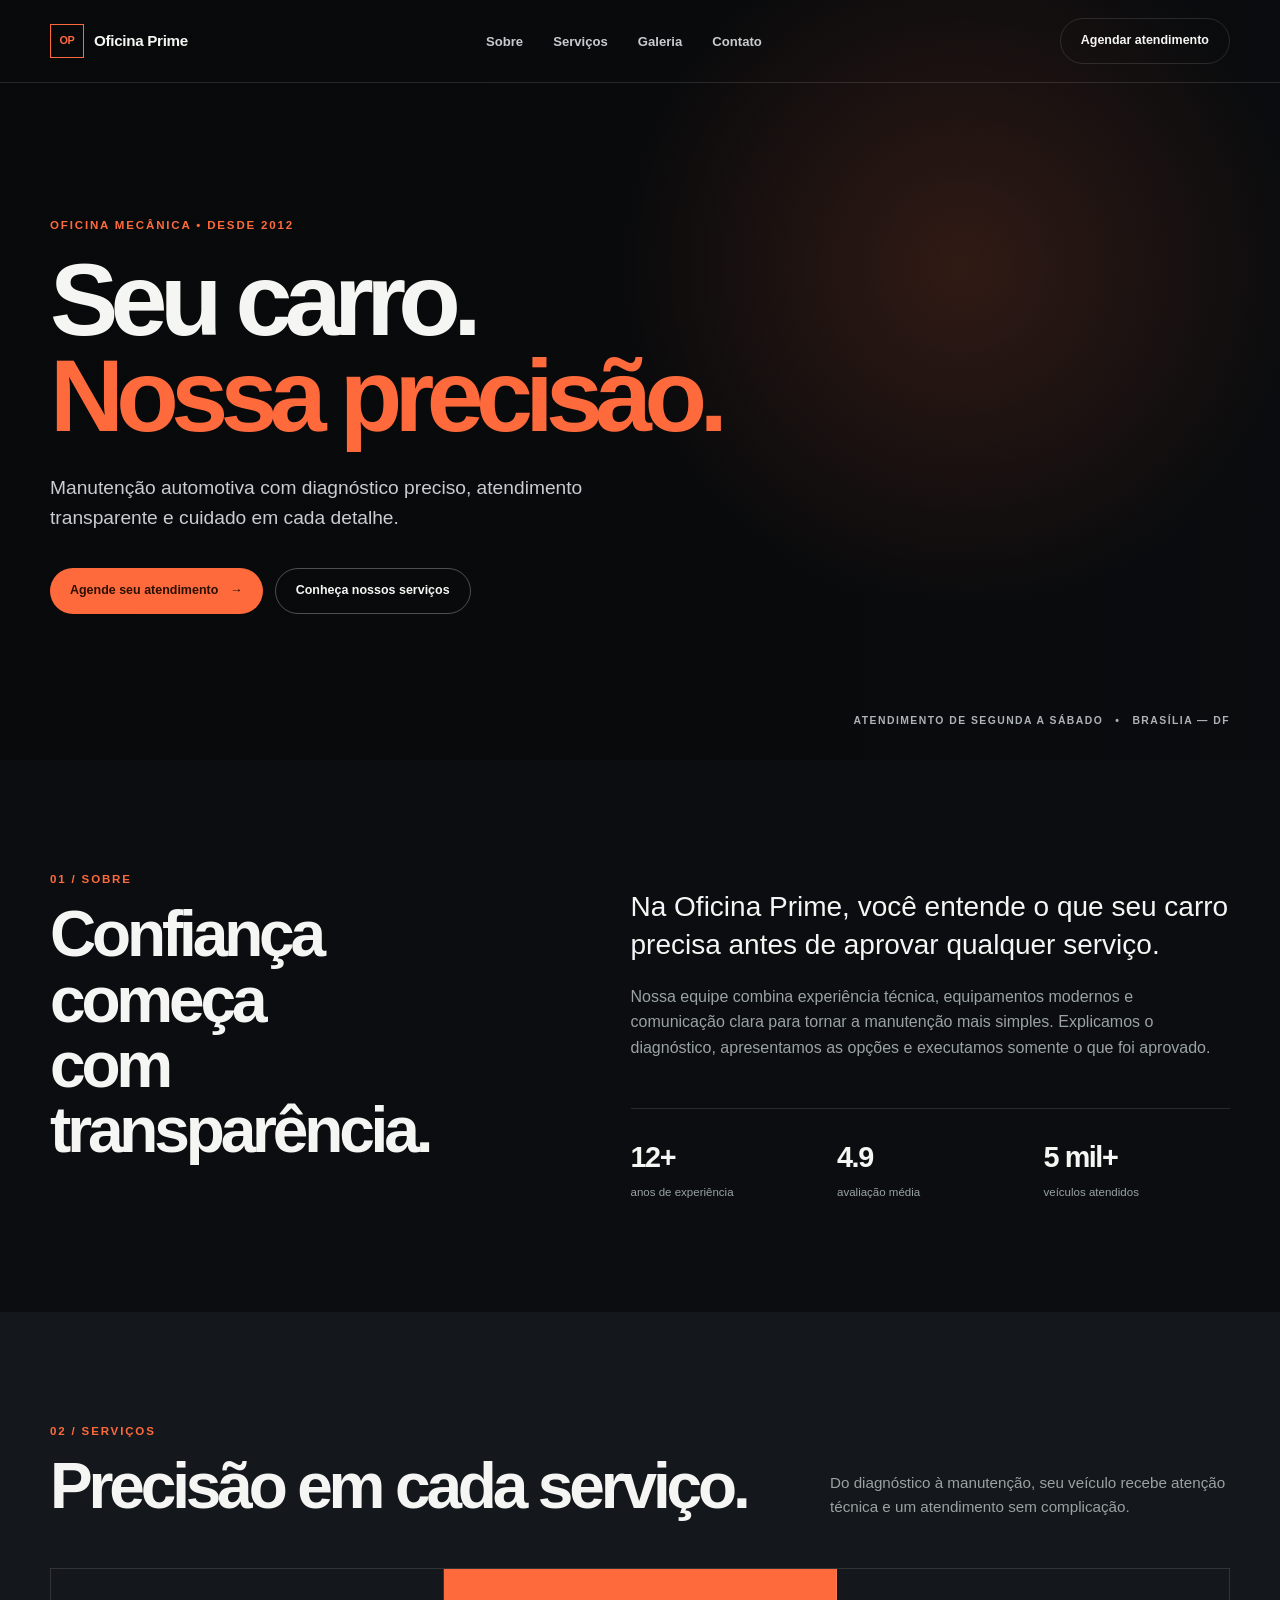
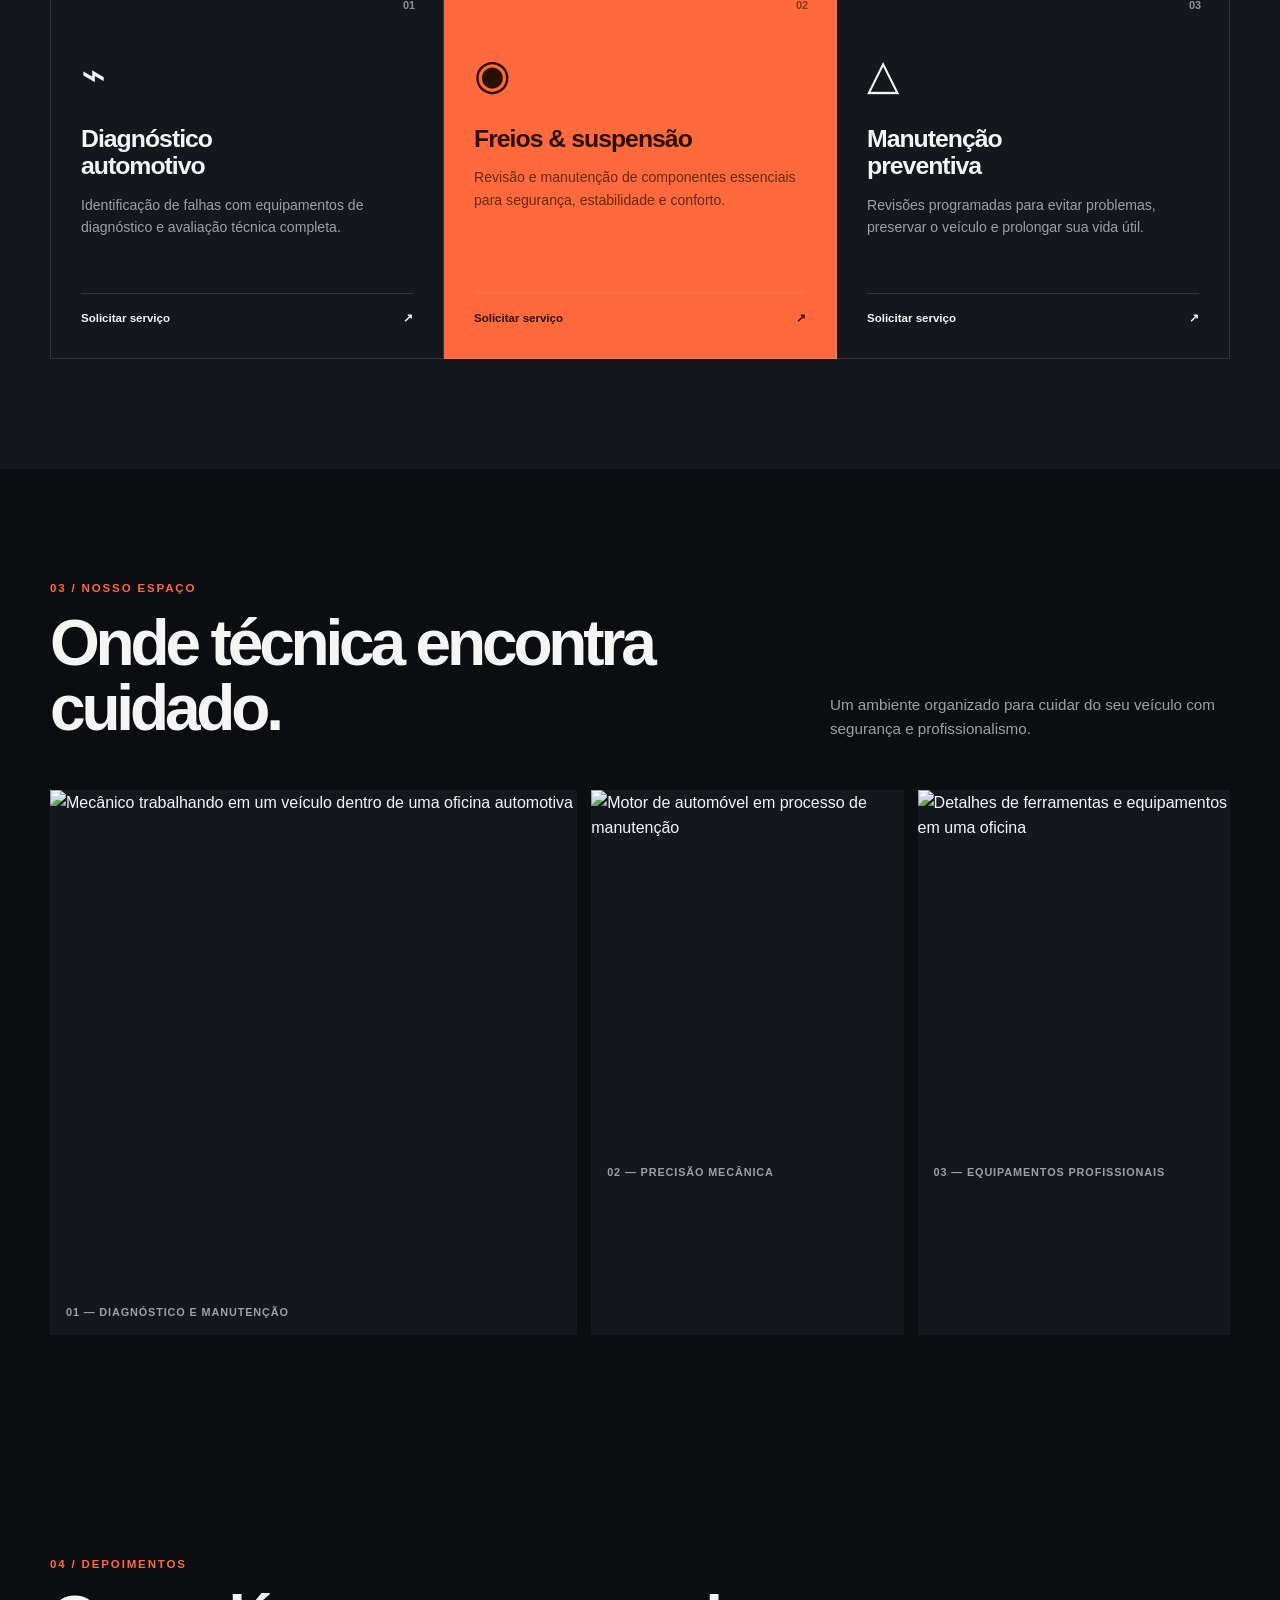
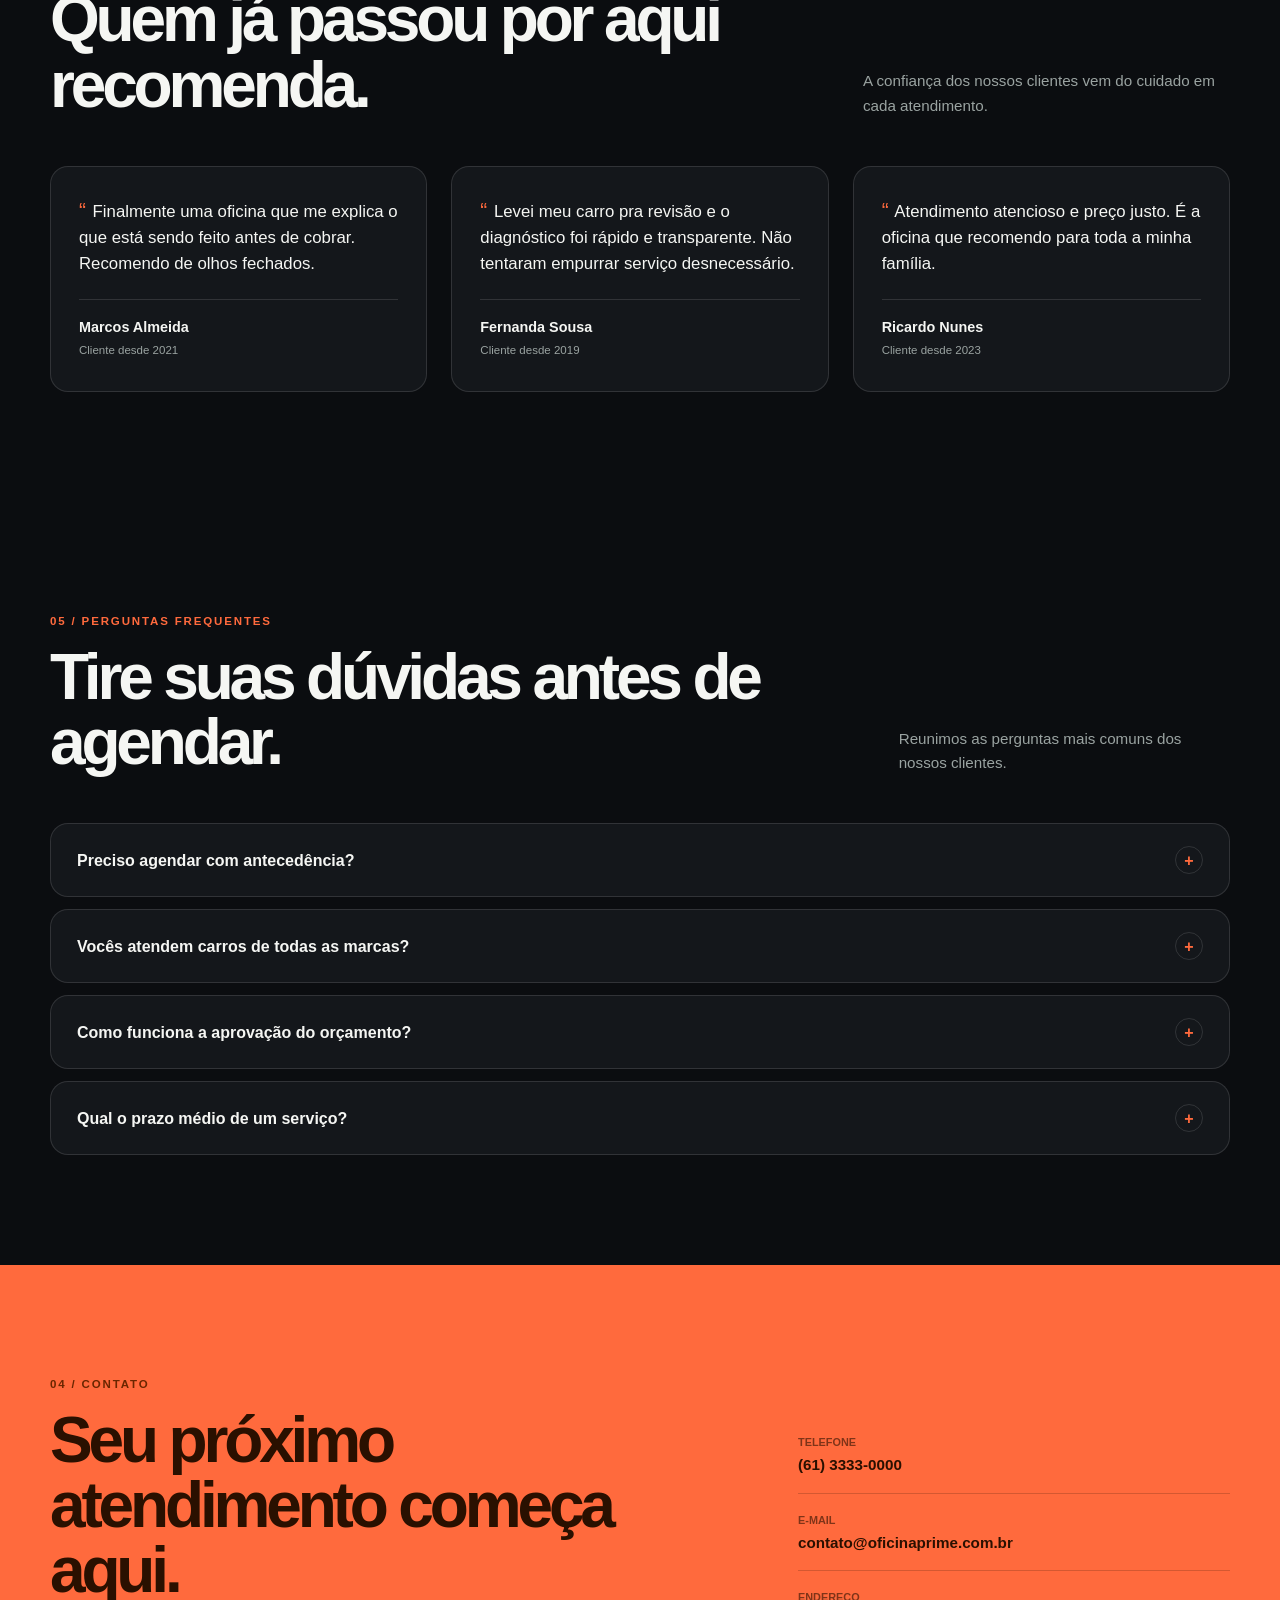
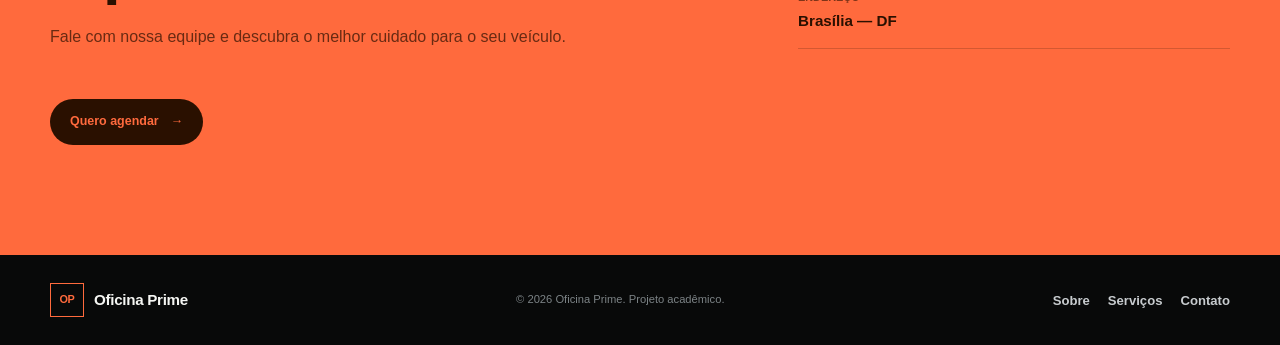
==== commit a117aa42: "Adicionando as seções de duvidas frequentes e depoimentos" ====
--- a/index.html
+++ b/index.html
@@ -202,6 +202,114 @@
           </figure>
         </div>
       </section>
+
+       <section
+        class="testimonials section"
+        id="depoimentos"
+        aria-labelledby="testimonials-title"
+      >
+        <div class="container">
+          <div class="section-heading">
+            <div>
+              <p class="eyebrow">04 / DEPOIMENTOS</p>
+              <h2 id="testimonials-title">Quem já passou por aqui recomenda.</h2>
+            </div>
+            <p>
+              A confiança dos nossos clientes vem do cuidado em cada
+              atendimento.
+            </p>
+          </div>
+ 
+          <div class="testimonial-grid">
+            <blockquote class="testimonial-card">
+              <p>
+                Finalmente uma oficina que me explica o que está sendo feito
+                antes de cobrar. Recomendo de olhos fechados.
+              </p>
+              <footer>
+                <cite>Marcos Almeida</cite>
+                <span>Cliente desde 2021</span>
+              </footer>
+            </blockquote>
+ 
+            <blockquote class="testimonial-card">
+              <p>
+                Levei meu carro pra revisão e o diagnóstico foi rápido e
+                transparente. Não tentaram empurrar serviço desnecessário.
+              </p>
+              <footer>
+                <cite>Fernanda Sousa</cite>
+                <span>Cliente desde 2019</span>
+              </footer>
+            </blockquote>
+ 
+            <blockquote class="testimonial-card">
+              <p>
+                Atendimento atencioso e preço justo. É a oficina que
+                recomendo para toda a minha família.
+              </p>
+              <footer>
+                <cite>Ricardo Nunes</cite>
+                <span>Cliente desde 2023</span>
+              </footer>
+            </blockquote>
+          </div>
+        </div>
+      </section>
+
+         <section
+        class="faq section"
+        id="perguntas"
+        aria-labelledby="faq-title"
+      >
+        <div class="container">
+          <div class="section-heading">
+            <div>
+              <p class="eyebrow">05 / PERGUNTAS FREQUENTES</p>
+              <h2 id="faq-title">Tire suas dúvidas antes de agendar.</h2>
+            </div>
+            <p>Reunimos as perguntas mais comuns dos nossos clientes.</p>
+          </div>
+ 
+          <div class="faq-list">
+            <details class="faq-item">
+              <summary>Preciso agendar com antecedência?</summary>
+              <p>
+                Recomendamos agendar com pelo menos um dia de antecedência
+                para garantir horário, mas também atendemos por ordem de
+                chegada conforme disponibilidade.
+              </p>
+            </details>
+ 
+            <details class="faq-item">
+              <summary>Vocês atendem carros de todas as marcas?</summary>
+              <p>
+                Sim, nossa equipe está preparada para atender veículos
+                nacionais e importados, com equipamentos de diagnóstico
+                compatíveis com diversas marcas.
+              </p>
+            </details>
+ 
+            <details class="faq-item">
+              <summary>Como funciona a aprovação do orçamento?</summary>
+              <p>
+                Após o diagnóstico, apresentamos as opções de serviço com
+                valores antes de iniciar qualquer reparo. Nada é feito sem
+                sua aprovação.
+              </p>
+            </details>
+ 
+            <details class="faq-item">
+              <summary>Qual o prazo médio de um serviço?</summary>
+              <p>
+                Depende da complexidade, mas a maioria das manutenções
+                preventivas e diagnósticos são concluídos no mesmo dia.
+              </p>
+            </details>
+          </div>
+        </div>
+      </section>
+ 
 
       <section
         class="contact section"
--- a/css/style.css
+++ b/css/style.css
@@ -402,6 +402,124 @@
     text-transform: uppercase;
 }
 
+.testimonial-grid {
+    display: grid;
+    grid-template-columns: repeat(3, 1fr);
+    gap: 24px;
+}
+
+.testimonial-card {
+    padding: 32px 28px;
+    background: var(--surface);
+    border: 1px solid var(--line);
+    border-radius: var(--radius);
+    transition: transform 180ms ease, border-color 180ms ease, background 180ms ease;
+}
+
+.testimonial-card:hover {
+    background: var(--surface-2);
+    border-color: var(--accent);
+    transform: translateY(-4px);
+}
+
+.testimonial-card p {
+    font-size: 1.05rem;
+    line-height: 1.55;
+    color: var(--text);
+}
+
+.testimonial-card p::before {
+    content: "“";
+    margin-right: 2px;
+    color: var(--accent);
+    font-size: 1.3rem;
+    line-height: 0;
+}
+
+.testimonial-card footer {
+    display: grid;
+    gap: 2px;
+    margin-top: 22px;
+    padding-top: 16px;
+    border-top: 1px solid var(--line);
+}
+
+.testimonial-card cite {
+    font-style: normal;
+    font-weight: 800;
+    font-size: 0.9rem;
+}
+
+.testimonial-card footer span {
+    color: var(--muted);
+    font-size: 0.72rem;
+}
+
+.faq-list {
+    display: grid;
+    gap: 12px;
+}
+
+.faq-item {
+    padding: 22px 26px;
+    background: var(--surface);
+    border: 1px solid var(--line);
+    border-radius: var(--radius);
+    transition: border-color 180ms ease, background 180ms ease;
+}
+
+.faq-item:hover {
+    background: var(--surface-2);
+    border-color: var(--accent);
+}
+
+.faq-item summary {
+    display: flex;
+    align-items: center;
+    justify-content: space-between;
+    gap: 20px;
+    list-style: none;
+    font-size: 1rem;
+    font-weight: 700;
+    cursor: pointer;
+}
+
+.faq-item summary::-webkit-details-marker {
+    display: none;
+}
+
+.faq-item summary::after {
+    content: "+";
+    display: grid;
+    flex-shrink: 0;
+    place-items: center;
+    width: 26px;
+    height: 26px;
+    border: 1px solid var(--line);
+    border-radius: 50%;
+    color: var(--accent);
+    font-size: 1rem;
+    transition: transform 180ms ease, background 180ms ease, color 180ms ease;
+}
+
+.faq-item:hover summary::after {
+    background: var(--accent);
+    color: var(--accent-dark);
+}
+
+.faq-item[open] summary::after {
+    content: "–";
+    transform: rotate(180deg);
+}
+
+.faq-item p {
+    margin-top: 16px;
+    padding-top: 16px;
+    border-top: 1px solid var(--line);
+    color: var(--muted);
+    font-size: 0.92rem;
+}
+
 .contact {
     background: var(--accent);
     color: var(--accent-dark);
@@ -496,6 +614,10 @@
         grid-template-columns: 1fr;
     }
 
+    .testimonial-grid {
+        grid-template-columns: 1fr;
+    }
+
     .gallery-grid {
         grid-template-columns: 1fr 1fr;
     }
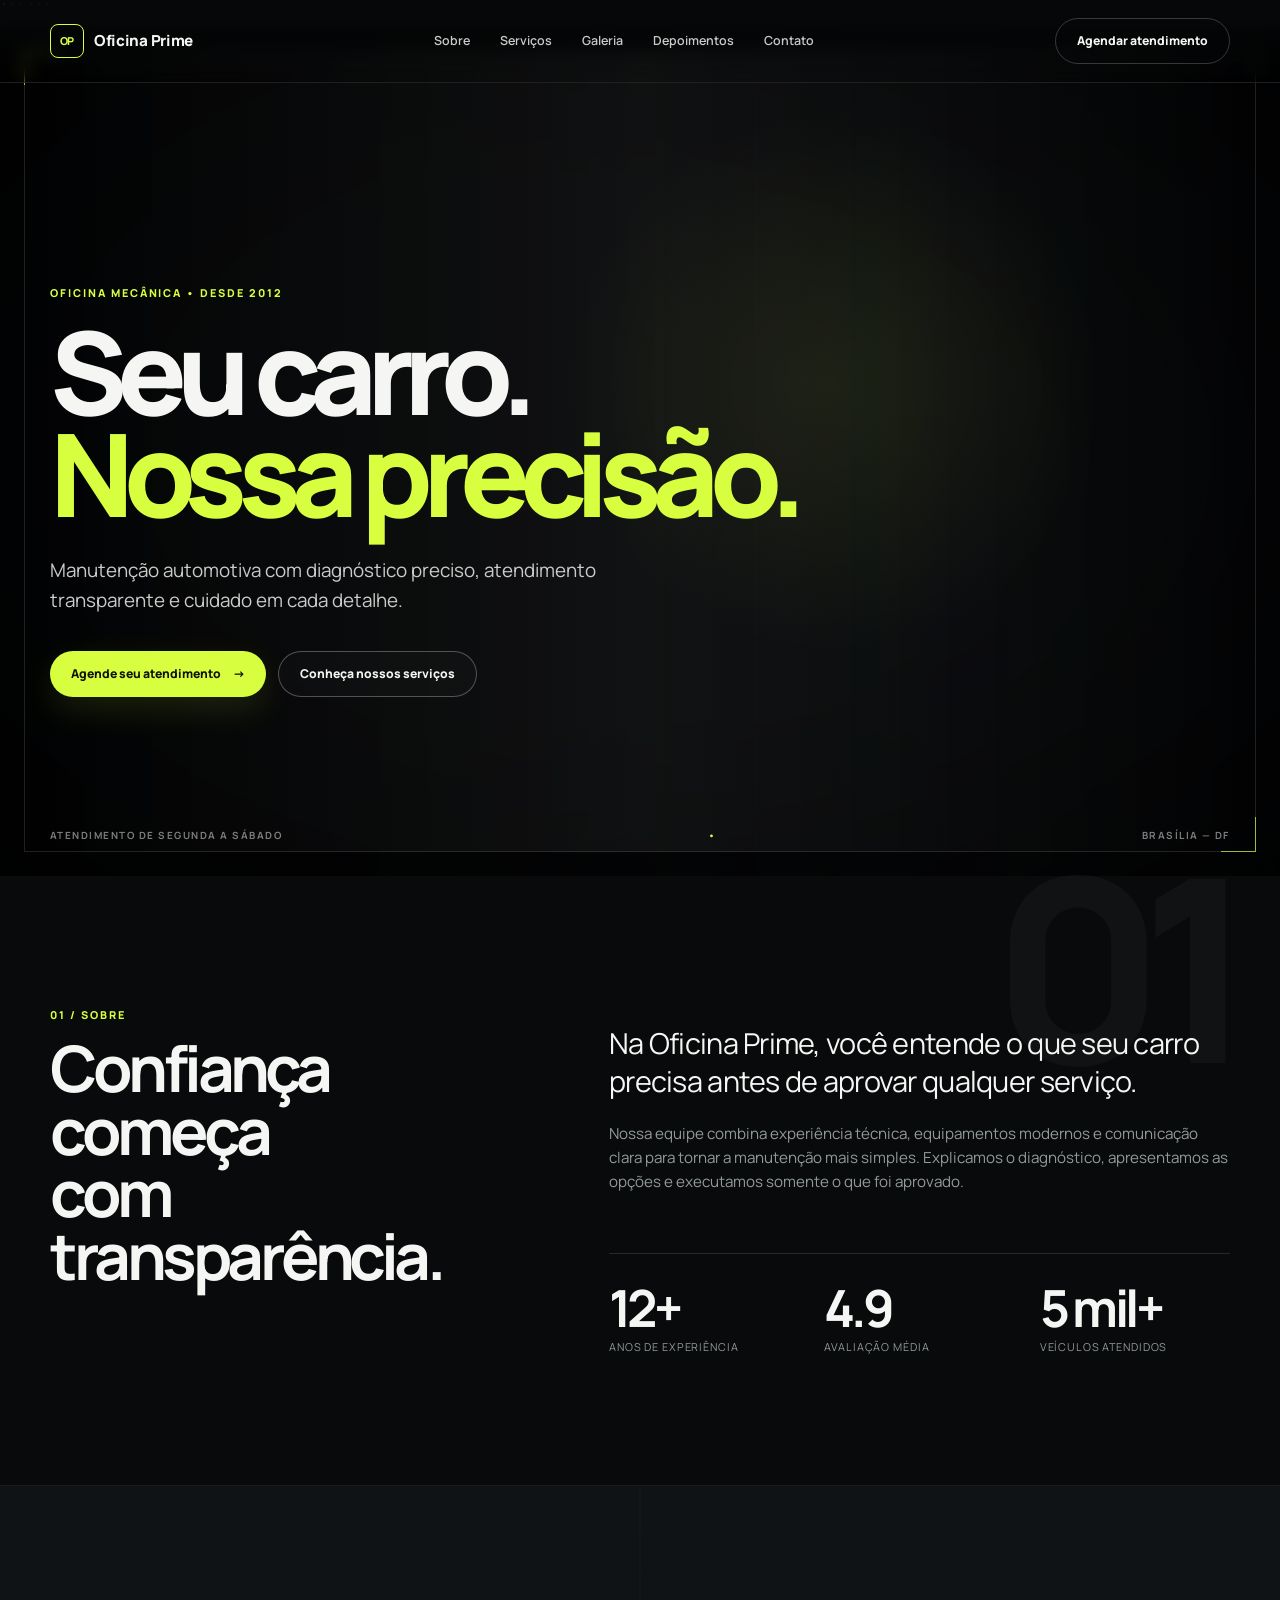
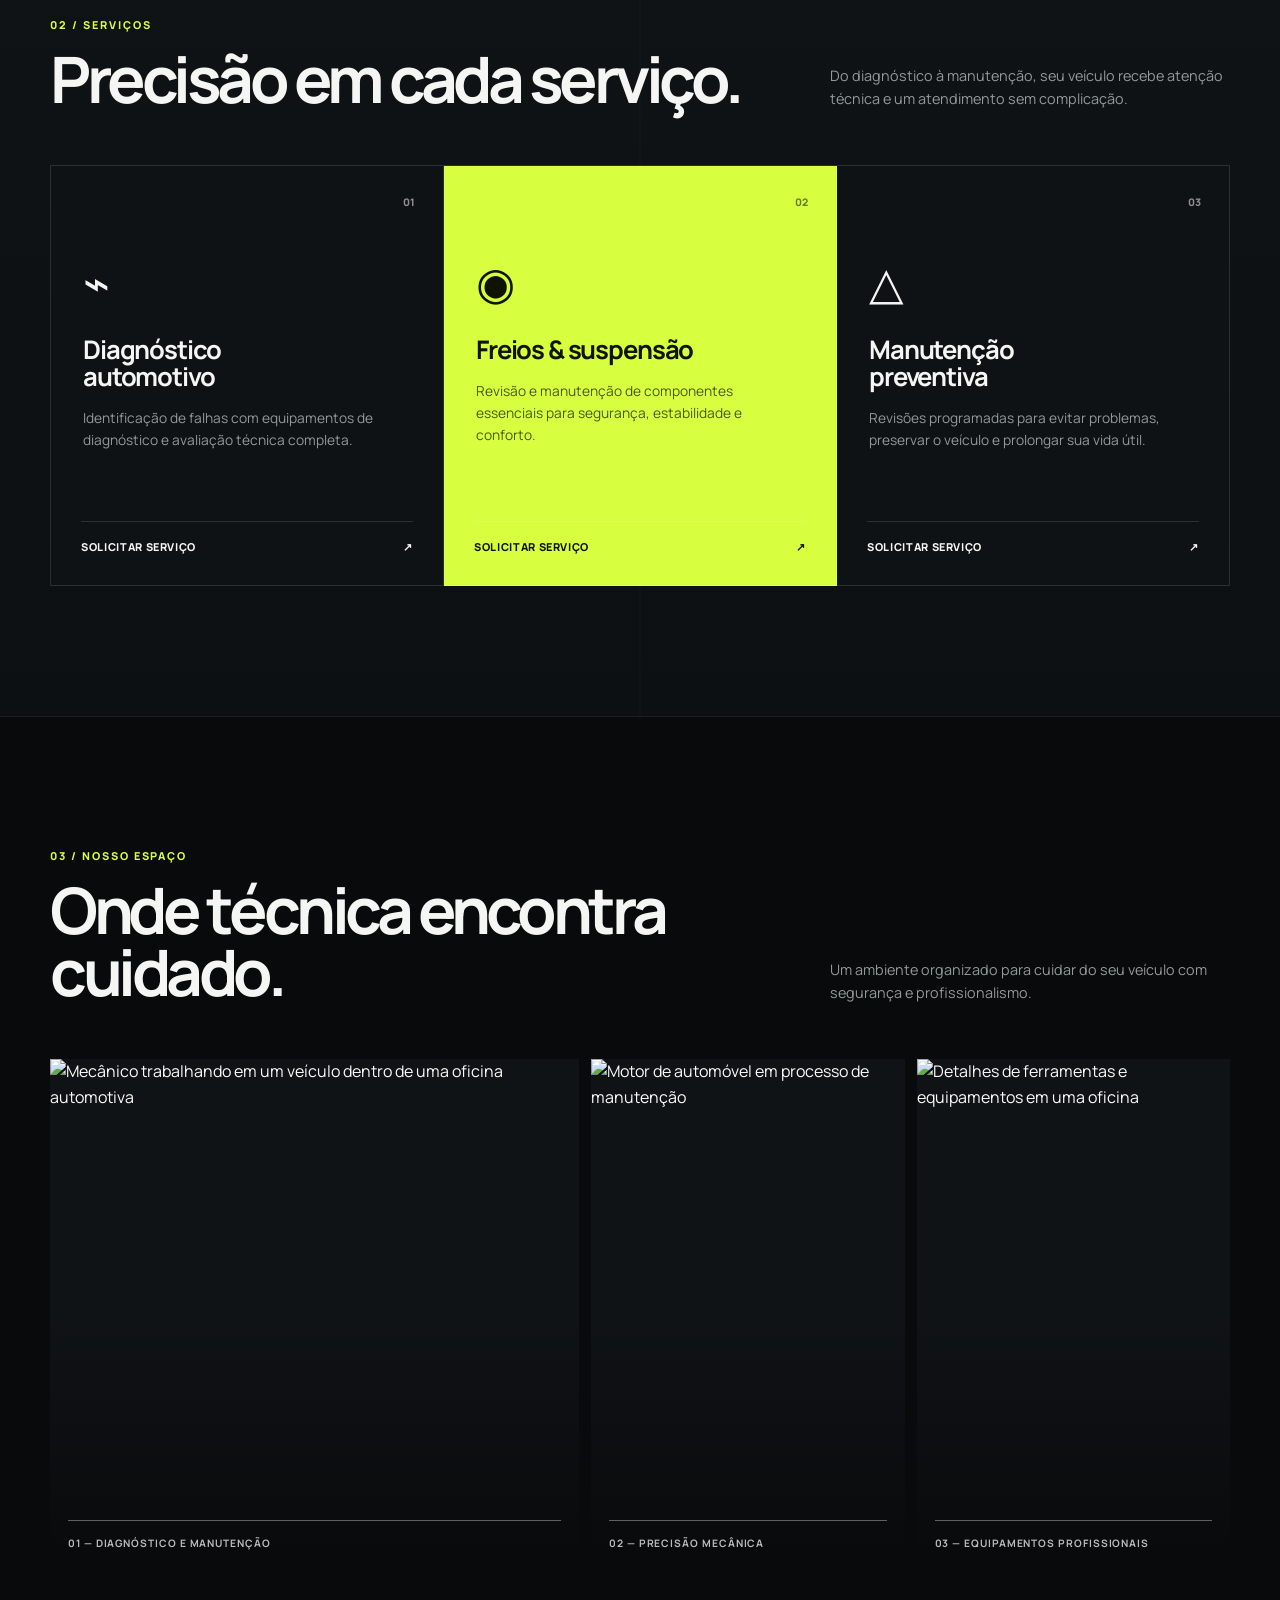
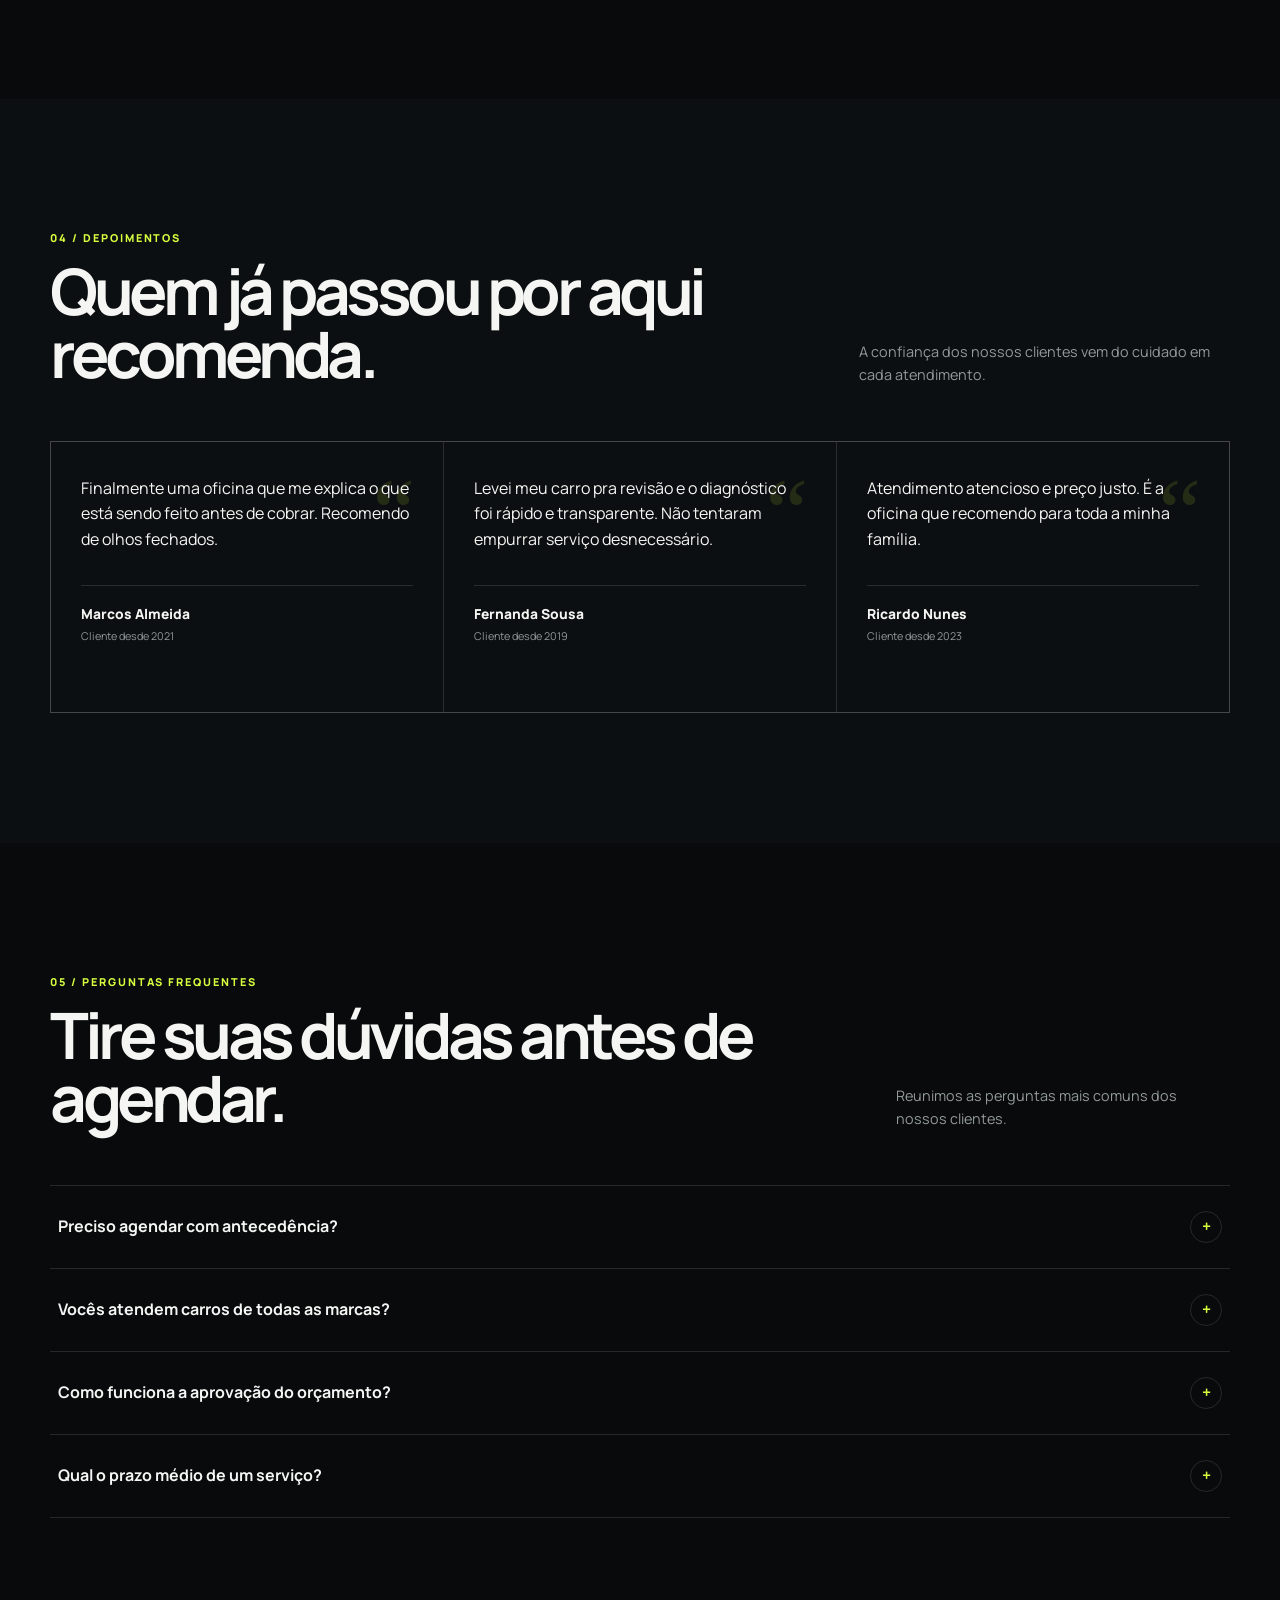
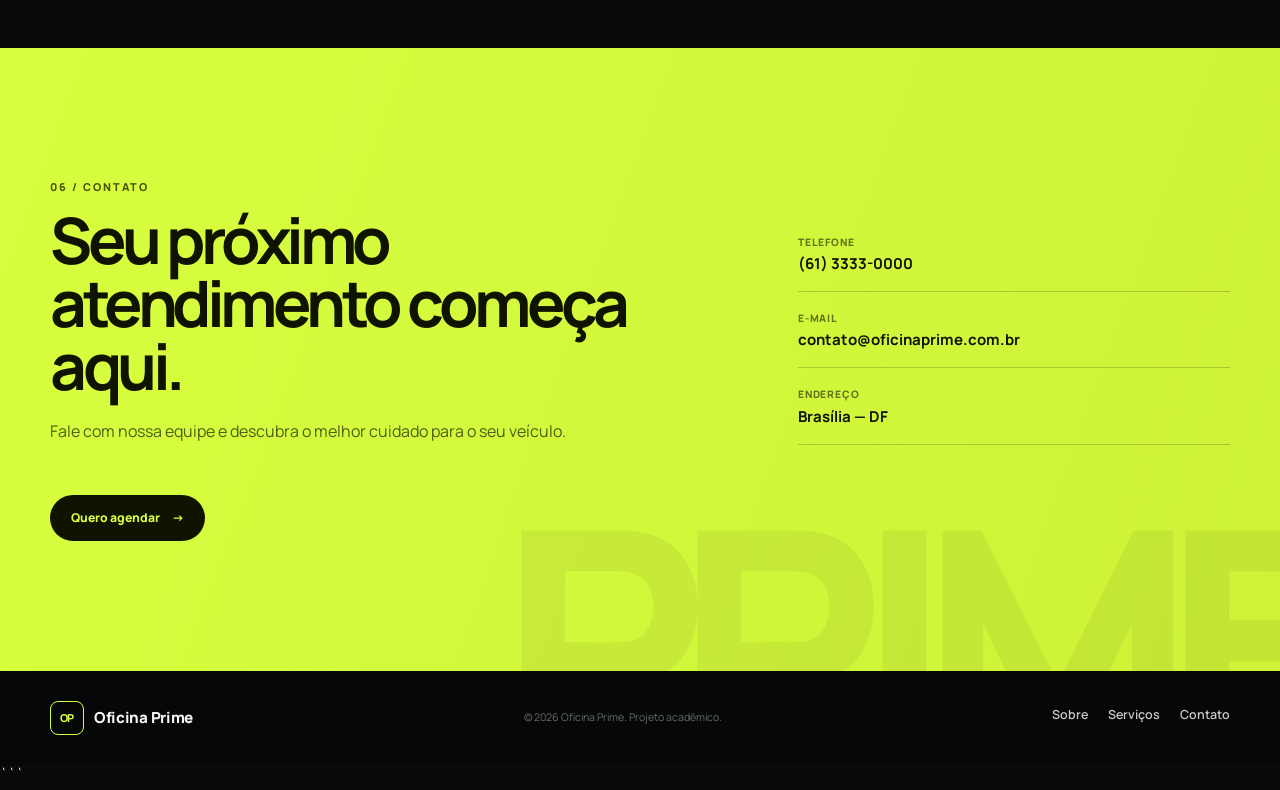
==== commit 64190bd4: "Alterando imagem do hero" ====
--- a/index.html
+++ b/index.html
@@ -1,373 +1,875 @@
 <!doctype html>
+
 <html lang="pt-BR">
   <head>
     <meta charset="UTF-8" />
-    <meta name="viewport" content="width=device-width, initial-scale=1.0" />
-    <meta
-      name="description"
-      content="Oficina Prime — manutenção automotiva com precisão, transparência e confiança."
-    />
-    <title>Oficina Prime | Seu carro. Nossa precisão.</title>
-    <link rel="preconnect" href="https://fonts.googleapis.com" />
-    <link rel="preconnect" href="https://fonts.gstatic.com" crossorigin />
-    <link rel="stylesheet" href="css/style.css" />
+
+
+<meta
+  name="viewport"
+  content="width=device-width, initial-scale=1.0"
+/>
+
+<meta
+  name="description"
+  content="Oficina Prime — manutenção automotiva com precisão, transparência e confiança."
+/>
+
+
+
+<title>Oficina Prime | Seu carro. Nossa precisão.</title>
+
+<!-- Google Fonts -->
+<link rel="preconnect" href="https://fonts.googleapis.com" />
+<link
+  rel="preconnect"
+  href="https://fonts.gstatic.com"
+  crossorigin
+/>
+
+<link
+  href="https://fonts.googleapis.com/css2?family=Manrope:wght@400;500;600;700;800&display=swap"
+  rel="stylesheet"
+/>
+
+<!-- CSS -->
+<link rel="stylesheet" href="css/style.css" />
+```
 
   </head>
+
   <body>
-    <header class="site-header">
-      <nav class="nav container" aria-label="Navegação principal">
-        <a class="brand" href="#inicio" aria-label="Oficina Prime - início">
-          <span class="brand-mark" aria-hidden="true">OP</span>
-          <span>Oficina Prime</span>
+
+```
+<!-- =====================================================
+     HEADER
+     ===================================================== -->
+
+<header class="site-header">
+  <nav
+    class="nav container"
+    aria-label="Navegação principal"
+  >
+
+    <a
+      class="brand"
+      href="#inicio"
+      aria-label="Oficina Prime - início"
+    >
+      <span
+        class="brand-mark"
+        aria-hidden="true"
+      >
+        OP
+      </span>
+
+      <span>Oficina Prime</span>
+    </a>
+
+    <ul class="nav-list">
+      <li>
+        <a href="#sobre">Sobre</a>
+      </li>
+
+      <li>
+        <a href="#servicos">Serviços</a>
+      </li>
+
+      <li>
+        <a href="#galeria">Galeria</a>
+      </li>
+
+      <li>
+        <a href="#depoimentos">Depoimentos</a>
+      </li>
+
+      <li>
+        <a href="#contato">Contato</a>
+      </li>
+    </ul>
+
+    <a
+      class="nav-cta"
+      href="#contato"
+    >
+      Agendar atendimento
+    </a>
+
+  </nav>
+</header>
+
+
+<main>
+
+  <!-- =====================================================
+       HERO
+       ===================================================== -->
+
+  <section
+    class="hero"
+    id="inicio"
+    aria-labelledby="hero-title"
+  >
+
+    <div
+      class="hero-overlay"
+      aria-hidden="true"
+    ></div>
+
+    <div class="container hero-content">
+
+      <p class="eyebrow">
+        OFICINA MECÂNICA • DESDE 2012
+      </p>
+
+      <h1 id="hero-title">
+        Seu carro.<br />
+        <em>Nossa precisão.</em>
+      </h1>
+
+      <p class="hero-text">
+        Manutenção automotiva com diagnóstico preciso,
+        atendimento transparente e cuidado em cada detalhe.
+      </p>
+
+      <div class="hero-actions">
+
+        <a
+          class="button button-primary"
+          href="#contato"
+        >
+          Agende seu atendimento
+
+          <span aria-hidden="true">
+            →
+          </span>
         </a>
 
-        <ul class="nav-list">
-          <li><a href="#sobre">Sobre</a></li>
-          <li><a href="#servicos">Serviços</a></li>
-          <li><a href="#galeria">Galeria</a></li>
-          <li><a href="#contato">Contato</a></li>
-        </ul>
-
-        <a class="nav-cta" href="#contato">Agendar atendimento</a>
-      </nav>
-    </header>
-
-    <main>
-      <section class="hero" id="inicio" aria-labelledby="hero-title">
-        <div class="hero-overlay"></div>
-        <div class="container hero-content">
-          <p class="eyebrow">OFICINA MECÂNICA • DESDE 2012</p>
-          <h1 id="hero-title">Seu carro.<br /><em>Nossa precisão.</em></h1>
-          <p class="hero-text">
-            Manutenção automotiva com diagnóstico preciso, atendimento
-            transparente e cuidado em cada detalhe.
-          </p>
-          <div class="hero-actions">
-            <a class="button button-primary" href="#contato"
-              >Agende seu atendimento <span aria-hidden="true">→</span></a
-            >
-            <a class="button button-ghost" href="#servicos"
-              >Conheça nossos serviços</a
-            >
+        <a
+          class="button button-ghost"
+          href="#servicos"
+        >
+          Conheça nossos serviços
+        </a>
+
+      </div>
+
+    </div>
+
+
+    <div class="hero-note container">
+
+      <span>
+        ATENDIMENTO DE SEGUNDA A SÁBADO
+      </span>
+
+      <span aria-hidden="true">
+        •
+      </span>
+
+      <span>
+        BRASÍLIA — DF
+      </span>
+
+    </div>
+
+
+  </section>
+
+
+  <!-- =====================================================
+       SOBRE
+       ===================================================== -->
+
+  <section
+    class="about section container"
+    id="sobre"
+    aria-labelledby="about-title"
+  >
+
+    <div class="section-intro">
+
+      <p class="eyebrow">
+        01 / SOBRE
+      </p>
+
+      <h2 id="about-title">
+        Confiança começa<br />
+        com transparência.
+      </h2>
+
+    </div>
+
+
+    <div class="about-copy">
+
+      <p class="lead">
+        Na Oficina Prime, você entende o que seu carro
+        precisa antes de aprovar qualquer serviço.
+      </p>
+
+      <p>
+        Nossa equipe combina experiência técnica,
+        equipamentos modernos e comunicação clara para
+        tornar a manutenção mais simples. Explicamos
+        o diagnóstico, apresentamos as opções e
+        executamos somente o que foi aprovado.
+      </p>
+
+
+      <div
+        class="stats"
+        aria-label="Números da Oficina Prime"
+      >
+
+        <div>
+          <strong>12+</strong>
+
+          <span>
+            anos de experiência
+          </span>
+        </div>
+
+        <div>
+          <strong>4.9</strong>
+
+          <span>
+            avaliação média
+          </span>
+        </div>
+
+        <div>
+          <strong>5 mil+</strong>
+
+          <span>
+            veículos atendidos
+          </span>
+        </div>
+
+      </div>
+
+    </div>
+
+  </section>
+
+
+  <!-- =====================================================
+       SERVIÇOS
+       ===================================================== -->
+
+  <section
+    class="services section"
+    id="servicos"
+    aria-labelledby="services-title"
+  >
+
+    <div class="container">
+
+      <div class="section-heading">
+
+        <div>
+
+          <p class="eyebrow">
+            02 / SERVIÇOS
+          </p>
+
+          <h2 id="services-title">
+            Precisão em cada serviço.
+          </h2>
+
+        </div>
+
+        <p>
+          Do diagnóstico à manutenção, seu veículo recebe
+          atenção técnica e um atendimento sem complicação.
+        </p>
+
+      </div>
+
+
+      <div class="service-grid">
+
+        <!-- Serviço 01 -->
+
+        <article class="service-card">
+
+          <span class="service-number">
+            01
+          </span>
+
+          <div
+            class="service-icon"
+            aria-hidden="true"
+          >
+            ⌁
           </div>
+
+          <h3>
+            Diagnóstico automotivo
+          </h3>
+
+          <p>
+            Identificação de falhas com equipamentos
+            de diagnóstico e avaliação técnica completa.
+          </p>
+
+          <a
+            href="#contato"
+            aria-label="Solicitar diagnóstico automotivo"
+          >
+            Solicitar serviço
+
+            <span aria-hidden="true">
+              ↗
+            </span>
+          </a>
+
+        </article>
+
+
+        <!-- Serviço 02 -->
+
+        <article class="service-card service-card-featured">
+
+          <span class="service-number">
+            02
+          </span>
+
+          <div
+            class="service-icon"
+            aria-hidden="true"
+          >
+            ◉
+          </div>
+
+          <h3>
+            Freios &amp; suspensão
+          </h3>
+
+          <p>
+            Revisão e manutenção de componentes essenciais
+            para segurança, estabilidade e conforto.
+          </p>
+
+          <a
+            href="#contato"
+            aria-label="Solicitar serviço de freios e suspensão"
+          >
+            Solicitar serviço
+
+            <span aria-hidden="true">
+              ↗
+            </span>
+          </a>
+
+        </article>
+
+
+        <!-- Serviço 03 -->
+
+        <article class="service-card">
+
+          <span class="service-number">
+            03
+          </span>
+
+          <div
+            class="service-icon"
+            aria-hidden="true"
+          >
+            △
+          </div>
+
+          <h3>
+            Manutenção preventiva
+          </h3>
+
+          <p>
+            Revisões programadas para evitar problemas,
+            preservar o veículo e prolongar sua vida útil.
+          </p>
+
+          <a
+            href="#contato"
+            aria-label="Solicitar manutenção preventiva"
+          >
+            Solicitar serviço
+
+            <span aria-hidden="true">
+              ↗
+            </span>
+          </a>
+
+        </article>
+
+      </div>
+
+    </div>
+
+  </section>
+
+
+  <!-- =====================================================
+       GALERIA
+       ===================================================== -->
+
+  <section
+    class="gallery section container"
+    id="galeria"
+    aria-labelledby="gallery-title"
+  >
+
+    <div class="section-heading">
+
+      <div>
+
+        <p class="eyebrow">
+          03 / NOSSO ESPAÇO
+        </p>
+
+        <h2 id="gallery-title">
+          Onde técnica encontra cuidado.
+        </h2>
+
+      </div>
+
+      <p>
+        Um ambiente organizado para cuidar do seu veículo
+        com segurança e profissionalismo.
+      </p>
+
+    </div>
+
+
+    <div class="gallery-grid">
+
+      <!-- Imagem principal -->
+
+      <figure class="gallery-item gallery-large">
+
+        <img
+          src="https://images.unsplash.com/photo-1486006920555-c77dcf18193c?auto=format&fit=crop&w=1400&q=85"
+          alt="Mecânico trabalhando em um veículo dentro de uma oficina automotiva"
+          loading="lazy"
+        />
+
+        <figcaption>
+          01 — Diagnóstico e manutenção
+        </figcaption>
+
+      </figure>
+
+
+      <!-- Imagem 02 -->
+
+      <figure class="gallery-item">
+
+        <img
+          src="https://images.unsplash.com/photo-1487754180451-c456f719a1fc?auto=format&fit=crop&w=900&q=85"
+          alt="Motor de automóvel em processo de manutenção"
+          loading="lazy"
+        />
+
+        <figcaption>
+          02 — Precisão mecânica
+        </figcaption>
+
+      </figure>
+
+
+      <!-- Imagem 03 -->
+
+      <figure class="gallery-item">
+
+        <img
+          src="https://images.unsplash.com/photo-1511919884226-fd3cad34687c?auto=format&fit=crop&w=900&q=85"
+          alt="Detalhes de ferramentas e equipamentos em uma oficina"
+          loading="lazy"
+        />
+
+        <figcaption>
+          03 — Equipamentos profissionais
+        </figcaption>
+
+      </figure>
+
+    </div>
+
+  </section>
+
+
+  <!-- =====================================================
+       DEPOIMENTOS
+       ===================================================== -->
+
+  <section
+    class="testimonials section"
+    id="depoimentos"
+    aria-labelledby="testimonials-title"
+  >
+
+    <div class="container">
+
+      <div class="section-heading">
+
+        <div>
+
+          <p class="eyebrow">
+            04 / DEPOIMENTOS
+          </p>
+
+          <h2 id="testimonials-title">
+            Quem já passou por aqui recomenda.
+          </h2>
+
         </div>
-        <div class="hero-note container">
-          <span>ATENDIMENTO DE SEGUNDA A SÁBADO</span>
-          <span>•</span>
-          <span>BRASÍLIA — DF</span>
+
+        <p>
+          A confiança dos nossos clientes vem do cuidado
+          em cada atendimento.
+        </p>
+
+      </div>
+
+
+      <div class="testimonial-grid">
+
+        <!-- Depoimento 01 -->
+
+        <blockquote class="testimonial-card">
+
+          <p>
+            Finalmente uma oficina que me explica o que
+            está sendo feito antes de cobrar. Recomendo
+            de olhos fechados.
+          </p>
+
+          <footer>
+
+            <cite>
+              Marcos Almeida
+            </cite>
+
+            <span>
+              Cliente desde 2021
+            </span>
+
+          </footer>
+
+        </blockquote>
+
+
+        <!-- Depoimento 02 -->
+
+        <blockquote class="testimonial-card">
+
+          <p>
+            Levei meu carro pra revisão e o diagnóstico
+            foi rápido e transparente. Não tentaram
+            empurrar serviço desnecessário.
+          </p>
+
+          <footer>
+
+            <cite>
+              Fernanda Sousa
+            </cite>
+
+            <span>
+              Cliente desde 2019
+            </span>
+
+          </footer>
+
+        </blockquote>
+
+
+        <!-- Depoimento 03 -->
+
+        <blockquote class="testimonial-card">
+
+          <p>
+            Atendimento atencioso e preço justo. É a
+            oficina que recomendo para toda a minha família.
+          </p>
+
+          <footer>
+
+            <cite>
+              Ricardo Nunes
+            </cite>
+
+            <span>
+              Cliente desde 2023
+            </span>
+
+          </footer>
+
+        </blockquote>
+
+      </div>
+
+    </div>
+
+  </section>
+
+
+  <!-- =====================================================
+       FAQ
+       ===================================================== -->
+
+  <section
+    class="faq section"
+    id="perguntas"
+    aria-labelledby="faq-title"
+  >
+
+    <div class="container">
+
+      <div class="section-heading">
+
+        <div>
+
+          <p class="eyebrow">
+            05 / PERGUNTAS FREQUENTES
+          </p>
+
+          <h2 id="faq-title">
+            Tire suas dúvidas antes de agendar.
+          </h2>
+
         </div>
-      </section>
-
-      <section
-        class="about section container"
-        id="sobre"
-        aria-labelledby="about-title"
+
+        <p>
+          Reunimos as perguntas mais comuns dos nossos clientes.
+        </p>
+
+      </div>
+
+
+      <div class="faq-list">
+
+        <!-- FAQ 01 -->
+
+        <details class="faq-item">
+
+          <summary>
+            Preciso agendar com antecedência?
+          </summary>
+
+          <p>
+            Recomendamos agendar com pelo menos um dia
+            de antecedência para garantir horário, mas
+            também atendemos por ordem de chegada conforme
+            disponibilidade.
+          </p>
+
+        </details>
+
+
+        <!-- FAQ 02 -->
+
+        <details class="faq-item">
+
+          <summary>
+            Vocês atendem carros de todas as marcas?
+          </summary>
+
+          <p>
+            Sim, nossa equipe está preparada para atender
+            veículos nacionais e importados, com equipamentos
+            de diagnóstico compatíveis com diversas marcas.
+          </p>
+
+        </details>
+
+
+        <!-- FAQ 03 -->
+
+        <details class="faq-item">
+
+          <summary>
+            Como funciona a aprovação do orçamento?
+          </summary>
+
+          <p>
+            Após o diagnóstico, apresentamos as opções de
+            serviço com valores antes de iniciar qualquer
+            reparo. Nada é feito sem sua aprovação.
+          </p>
+
+        </details>
+
+
+        <!-- FAQ 04 -->
+
+        <details class="faq-item">
+
+          <summary>
+            Qual o prazo médio de um serviço?
+          </summary>
+
+          <p>
+            Depende da complexidade, mas a maioria das
+            manutenções preventivas e diagnósticos são
+            concluídos no mesmo dia.
+          </p>
+
+        </details>
+
+      </div>
+
+    </div>
+
+  </section>
+
+
+  <!-- =====================================================
+       CONTATO / CTA FINAL
+       ===================================================== -->
+
+  <section
+    class="contact section"
+    id="contato"
+    aria-labelledby="contact-title"
+  >
+
+    <div class="container contact-inner">
+
+      <div>
+
+        <p class="eyebrow">
+          06 / CONTATO
+        </p>
+
+        <h2 id="contact-title">
+          Seu próximo atendimento começa aqui.
+        </h2>
+
+        <p>
+          Fale com nossa equipe e descubra o melhor cuidado
+          para o seu veículo.
+        </p>
+
+      </div>
+
+
+      <div class="contact-details">
+
+        <a href="tel:+556133330000">
+
+          <span>
+            Telefone
+          </span>
+
+          <strong>
+            (61) 3333-0000
+          </strong>
+
+        </a>
+
+
+        <a href="mailto:contato@oficinaprime.com.br">
+
+          <span>
+            E-mail
+          </span>
+
+          <strong>
+            contato@oficinaprime.com.br
+          </strong>
+
+        </a>
+
+
+        <address>
+
+          <span>
+            Endereço
+          </span>
+
+          <strong>
+            Brasília — DF
+          </strong>
+
+        </address>
+
+      </div>
+
+
+      <a
+        class="button button-light"
+        href="mailto:contato@oficinaprime.com.br?subject=Agendamento%20de%20atendimento"
       >
-        <div class="section-intro">
-          <p class="eyebrow">01 / SOBRE</p>
-          <h2 id="about-title">Confiança começa<br />com transparência.</h2>
-        </div>
-        <div class="about-copy">
-          <p class="lead">
-            Na Oficina Prime, você entende o que seu carro precisa antes de
-            aprovar qualquer serviço.
-          </p>
-          <p>
-            Nossa equipe combina experiência técnica, equipamentos modernos e
-            comunicação clara para tornar a manutenção mais simples. Explicamos
-            o diagnóstico, apresentamos as opções e executamos somente o que foi
-            aprovado.
-          </p>
-          <div class="stats" aria-label="Números da Oficina Prime">
-            <div>
-              <strong>12+</strong>
-              <span>anos de experiência</span>
-            </div>
-            <div>
-              <strong>4.9</strong>
-              <span>avaliação média</span>
-            </div>
-            <div>
-              <strong>5 mil+</strong>
-              <span>veículos atendidos</span>
-            </div>
-          </div>
-        </div>
-      </section>
-
-      <section
-        class="services section"
-        id="servicos"
-        aria-labelledby="services-title"
+
+        Quero agendar
+
+        <span aria-hidden="true">
+          →
+        </span>
+
+      </a>
+
+    </div>
+
+  </section>
+
+</main>
+
+
+<!-- =====================================================
+     FOOTER
+     ===================================================== -->
+
+<footer class="site-footer">
+
+  <div class="container footer-inner">
+
+    <a
+      class="brand"
+      href="#inicio"
+      aria-label="Oficina Prime - voltar ao início"
+    >
+
+      <span
+        class="brand-mark"
+        aria-hidden="true"
       >
-        <div class="container">
-          <div class="section-heading">
-            <div>
-              <p class="eyebrow">02 / SERVIÇOS</p>
-              <h2 id="services-title">Precisão em cada serviço.</h2>
-            </div>
-            <p>
-              Do diagnóstico à manutenção, seu veículo recebe atenção técnica e
-              um atendimento sem complicação.
-            </p>
-          </div>
-
-          <div class="service-grid">
-            <article class="service-card">
-              <span class="service-number">01</span>
-              <div class="service-icon" aria-hidden="true">⌁</div>
-              <h3>Diagnóstico automotivo</h3>
-              <p>
-                Identificação de falhas com equipamentos de diagnóstico e
-                avaliação técnica completa.
-              </p>
-              <a href="#contato" aria-label="Solicitar diagnóstico automotivo"
-                >Solicitar serviço <span aria-hidden="true">↗</span></a
-              >
-            </article>
-
-            <article class="service-card service-card-featured">
-              <span class="service-number">02</span>
-              <div class="service-icon" aria-hidden="true">◉</div>
-              <h3>Freios & suspensão</h3>
-              <p>
-                Revisão e manutenção de componentes essenciais para segurança,
-                estabilidade e conforto.
-              </p>
-              <a
-                href="#contato"
-                aria-label="Solicitar serviço de freios e suspensão"
-                >Solicitar serviço <span aria-hidden="true">↗</span></a
-              >
-            </article>
-
-            <article class="service-card">
-              <span class="service-number">03</span>
-              <div class="service-icon" aria-hidden="true">△</div>
-              <h3>Manutenção preventiva</h3>
-              <p>
-                Revisões programadas para evitar problemas, preservar o veículo
-                e prolongar sua vida útil.
-              </p>
-              <a href="#contato" aria-label="Solicitar manutenção preventiva"
-                >Solicitar serviço <span aria-hidden="true">↗</span></a
-              >
-            </article>
-          </div>
-        </div>
-      </section>
-
-      <section
-        class="gallery section container"
-        id="galeria"
-        aria-labelledby="gallery-title"
-      >
-        <div class="section-heading">
-          <div>
-            <p class="eyebrow">03 / NOSSO ESPAÇO</p>
-            <h2 id="gallery-title">Onde técnica encontra cuidado.</h2>
-          </div>
-          <p>
-            Um ambiente organizado para cuidar do seu veículo com segurança e
-            profissionalismo.
-          </p>
-        </div>
-
-        <div class="gallery-grid">
-          <figure class="gallery-item gallery-large">
-            <img
-              src="https://images.unsplash.com/photo-1486006920555-c77dcf18193c?auto=format&fit=crop&w=1400&q=85"
-              alt="Mecânico trabalhando em um veículo dentro de uma oficina automotiva"
-              loading="lazy"
-            />
-            <figcaption>01 — Diagnóstico e manutenção</figcaption>
-          </figure>
-
-          <figure class="gallery-item">
-            <img
-              src="https://images.unsplash.com/photo-1487754180451-c456f719a1fc?auto=format&fit=crop&w=900&q=85"
-              alt="Motor de automóvel em processo de manutenção"
-              loading="lazy"
-            />
-            <figcaption>02 — Precisão mecânica</figcaption>
-          </figure>
-
-          <figure class="gallery-item">
-            <img
-              src="https://images.unsplash.com/photo-1511919884226-fd3cad34687c?auto=format&fit=crop&w=900&q=85"
-              alt="Detalhes de ferramentas e equipamentos em uma oficina"
-              loading="lazy"
-            />
-            <figcaption>03 — Equipamentos profissionais</figcaption>
-          </figure>
-        </div>
-      </section>
-
-       <section
-        class="testimonials section"
-        id="depoimentos"
-        aria-labelledby="testimonials-title"
-      >
-        <div class="container">
-          <div class="section-heading">
-            <div>
-              <p class="eyebrow">04 / DEPOIMENTOS</p>
-              <h2 id="testimonials-title">Quem já passou por aqui recomenda.</h2>
-            </div>
-            <p>
-              A confiança dos nossos clientes vem do cuidado em cada
-              atendimento.
-            </p>
-          </div>
- 
-          <div class="testimonial-grid">
-            <blockquote class="testimonial-card">
-              <p>
-                Finalmente uma oficina que me explica o que está sendo feito
-                antes de cobrar. Recomendo de olhos fechados.
-              </p>
-              <footer>
-                <cite>Marcos Almeida</cite>
-                <span>Cliente desde 2021</span>
-              </footer>
-            </blockquote>
- 
-            <blockquote class="testimonial-card">
-              <p>
-                Levei meu carro pra revisão e o diagnóstico foi rápido e
-                transparente. Não tentaram empurrar serviço desnecessário.
-              </p>
-              <footer>
-                <cite>Fernanda Sousa</cite>
-                <span>Cliente desde 2019</span>
-              </footer>
-            </blockquote>
- 
-            <blockquote class="testimonial-card">
-              <p>
-                Atendimento atencioso e preço justo. É a oficina que
-                recomendo para toda a minha família.
-              </p>
-              <footer>
-                <cite>Ricardo Nunes</cite>
-                <span>Cliente desde 2023</span>
-              </footer>
-            </blockquote>
-          </div>
-        </div>
-      </section>
-
-         <section
-        class="faq section"
-        id="perguntas"
-        aria-labelledby="faq-title"
-      >
-        <div class="container">
-          <div class="section-heading">
-            <div>
-              <p class="eyebrow">05 / PERGUNTAS FREQUENTES</p>
-              <h2 id="faq-title">Tire suas dúvidas antes de agendar.</h2>
-            </div>
-            <p>Reunimos as perguntas mais comuns dos nossos clientes.</p>
-          </div>
- 
-          <div class="faq-list">
-            <details class="faq-item">
-              <summary>Preciso agendar com antecedência?</summary>
-              <p>
-                Recomendamos agendar com pelo menos um dia de antecedência
-                para garantir horário, mas também atendemos por ordem de
-                chegada conforme disponibilidade.
-              </p>
-            </details>
- 
-            <details class="faq-item">
-              <summary>Vocês atendem carros de todas as marcas?</summary>
-              <p>
-                Sim, nossa equipe está preparada para atender veículos
-                nacionais e importados, com equipamentos de diagnóstico
-                compatíveis com diversas marcas.
-              </p>
-            </details>
- 
-            <details class="faq-item">
-              <summary>Como funciona a aprovação do orçamento?</summary>
-              <p>
-                Após o diagnóstico, apresentamos as opções de serviço com
-                valores antes de iniciar qualquer reparo. Nada é feito sem
-                sua aprovação.
-              </p>
-            </details>
- 
-            <details class="faq-item">
-              <summary>Qual o prazo médio de um serviço?</summary>
-              <p>
-                Depende da complexidade, mas a maioria das manutenções
-                preventivas e diagnósticos são concluídos no mesmo dia.
-              </p>
-            </details>
-          </div>
-        </div>
-      </section>
- 
-
-      <section
-        class="contact section"
-        id="contato"
-        aria-labelledby="contact-title"
-      >
-        <div class="container contact-inner">
-          <div>
-            <p class="eyebrow">04 / CONTATO</p>
-            <h2 id="contact-title">Seu próximo atendimento começa aqui.</h2>
-            <p>
-              Fale com nossa equipe e descubra o melhor cuidado para o seu
-              veículo.
-            </p>
-          </div>
-
-          <div class="contact-details">
-            <a href="tel:+556133330000">
-              <span>Telefone</span>
-              <strong>(61) 3333-0000</strong>
-            </a>
-            <a href="mailto:contato@oficinaprime.com.br">
-              <span>E-mail</span>
-              <strong>contato@oficinaprime.com.br</strong>
-            </a>
-            <address>
-              <span>Endereço</span>
-              <strong>Brasília — DF</strong>
-            </address>
-          </div>
-
-          <a
-            class="button button-light"
-            href="mailto:contato@oficinaprime.com.br?subject=Agendamento%20de%20atendimento"
-          >
-            Quero agendar <span aria-hidden="true">→</span>
-          </a>
-        </div>
-      </section>
-    </main>
-
-    <footer class="site-footer">
-      <div class="container footer-inner">
-        <a
-          class="brand"
-          href="#inicio"
-          aria-label="Oficina Prime - voltar ao início"
-        >
-          <span class="brand-mark" aria-hidden="true">OP</span>
-          <span>Oficina Prime</span>
-        </a>
-        <p>© 2026 Oficina Prime. Projeto acadêmico.</p>
-        <nav aria-label="Links institucionais">
-          <a href="#sobre">Sobre</a>
-          <a href="#servicos">Serviços</a>
-          <a href="#contato">Contato</a>
-        </nav>
-      </div>
-    </footer>
+        OP
+      </span>
+
+      <span>
+        Oficina Prime
+      </span>
+
+    </a>
+
+
+    <p>
+      © 2026 Oficina Prime. Projeto acadêmico.
+    </p>
+
+
+    <nav aria-label="Links institucionais">
+
+      <a href="#sobre">
+        Sobre
+      </a>
+
+      <a href="#servicos">
+        Serviços
+      </a>
+
+      <a href="#contato">
+        Contato
+      </a>
+
+    </nav>
+
+  </div>
+
+</footer>
+```
+
   </body>
-</html>+</html>
--- a/css/style.css
+++ b/css/style.css
@@ -1,23 +1,34 @@
 /* =========================================================
    OFICINA PRIME
    Landing Page — Desafio 01
+   Cinematic Automotive Edition
    CSS externo | Sem JavaScript
    ========================================================= */
 
 :root {
-    --bg: #0b0d10;
-    --surface: #14171b;
-    --surface-2: #1b2024;
+    --bg: #080a0c;
+    --surface: #101316;
+    --surface-2: #171b1f;
+
     --text: #f5f6f3;
-    --muted: #9aa3a1;
+    --muted: #929a98;
+    --muted-light: #c1c6c4;
+
     --line: rgba(255, 255, 255, 0.12);
-    --accent: #ff6a3d;
-    --accent-2: #ffb347;
-    --accent-dark: #2a1000;
+    --line-light: rgba(255, 255, 255, 0.2);
+
+    --accent: #d7ff3f;
+    --accent-dark: #101300;
+
     --max-width: 1180px;
     --radius: 18px;
-    --shadow: 0 24px 70px rgba(0, 0, 0, 0.28);
-}
+
+    --ease: cubic-bezier(0.22, 1, 0.36, 1);
+}
+
+/* =========================================================
+   RESET
+   ========================================================= */
 
 * {
     box-sizing: border-box;
@@ -27,6 +38,7 @@
 
 html {
     scroll-behavior: smooth;
+    background: var(--bg);
 }
 
 body {
@@ -35,6 +47,12 @@
     color: var(--text);
     font-family: "Manrope", Arial, sans-serif;
     line-height: 1.6;
+    overflow-x: hidden;
+}
+
+body::selection {
+    background: var(--accent);
+    color: var(--accent-dark);
 }
 
 img {
@@ -47,37 +65,59 @@
     text-decoration: none;
 }
 
+button,
+a {
+    -webkit-tap-highlight-color: transparent;
+}
+
 .container {
     width: min(calc(100% - 40px), var(--max-width));
     margin-inline: auto;
 }
 
 .section {
-    padding-block: 110px;
+    padding-block: 130px;
 }
 
 .eyebrow {
     color: var(--accent);
-    font-size: 0.72rem;
+    font-size: 0.68rem;
     font-weight: 800;
-    letter-spacing: 0.16em;
+    letter-spacing: 0.18em;
     text-transform: uppercase;
 }
+
+/* =========================================================
+   HEADER
+   ========================================================= */
 
 .site-header {
     position: absolute;
-    z-index: 10;
+    z-index: 20;
     top: 0;
     left: 0;
     width: 100%;
-    border-bottom: 1px solid var(--line);
+
+    border-bottom: 1px solid rgba(255, 255, 255, 0.1);
+
+    background:
+        linear-gradient(
+            180deg,
+            rgba(5, 7, 8, 0.88),
+            rgba(5, 7, 8, 0)
+        );
+
+    backdrop-filter: blur(8px);
+    -webkit-backdrop-filter: blur(8px);
 }
 
 .nav {
     min-height: 82px;
+
     display: flex;
     align-items: center;
     justify-content: space-between;
+
     gap: 24px;
 }
 
@@ -85,40 +125,90 @@
     display: inline-flex;
     align-items: center;
     gap: 10px;
+
     font-size: 0.95rem;
     font-weight: 800;
     letter-spacing: -0.02em;
 }
 
 .brand-mark {
-    display: grid;
     width: 34px;
     height: 34px;
+
+    display: grid;
     place-items: center;
+
     border: 1px solid var(--accent);
+    border-radius: 8px;
+
     color: var(--accent);
+
     font-size: 0.68rem;
     letter-spacing: -0.04em;
+
+    transition:
+        background 300ms var(--ease),
+        color 300ms var(--ease),
+        transform 300ms var(--ease);
+}
+
+.brand:hover .brand-mark {
+    background: var(--accent);
+    color: var(--accent-dark);
+    transform: rotate(-4deg);
 }
 
 .nav-list {
     display: flex;
     align-items: center;
     gap: 30px;
+
     list-style: none;
 }
 
 .nav-list a,
 .footer-inner nav a {
-    color: #c7cbce;
-    font-size: 0.82rem;
+    position: relative;
+
+    display: inline-block;
+
+    padding-bottom: 5px;
+
+    color: #c7cac8;
+
+    font-size: 0.78rem;
     font-weight: 600;
-    transition: color 180ms ease;
+
+    transition: color 250ms ease;
+}
+
+.nav-list a::after,
+.footer-inner nav a::after {
+    content: "";
+
+    position: absolute;
+    left: 0;
+    bottom: 0;
+
+    width: 100%;
+    height: 1px;
+
+    background: var(--accent);
+
+    transform: scaleX(0);
+    transform-origin: left;
+
+    transition: transform 400ms var(--ease);
 }
 
 .nav-list a:hover,
 .footer-inner nav a:hover {
     color: var(--accent);
+}
+
+.nav-list a:hover::after,
+.footer-inner nav a:hover::after {
+    transform: scaleX(1);
 }
 
 .nav-cta,
@@ -126,54 +216,202 @@
     display: inline-flex;
     align-items: center;
     justify-content: center;
+
     gap: 12px;
+
     min-height: 46px;
-    padding: 0 20px;
+    padding-inline: 21px;
+
     border-radius: 999px;
-    font-size: 0.78rem;
+
+    font-size: 0.76rem;
     font-weight: 800;
-    transition: transform 180ms ease, background 180ms ease;
+
+    transition:
+        transform 350ms var(--ease),
+        background 350ms var(--ease),
+        border-color 350ms var(--ease),
+        color 350ms var(--ease);
 }
 
 .nav-cta {
-    border: 1px solid var(--line);
-}
-
-.nav-cta:hover,
-.button:hover {
+    border: 1px solid var(--line-light);
+}
+
+.nav-cta:hover {
+    background: var(--accent);
+    border-color: var(--accent);
+    color: var(--accent-dark);
     transform: translateY(-2px);
 }
+
+/* =========================================================
+   HERO — CINEMATIC
+   ========================================================= */
 
 .hero {
     position: relative;
-    min-height: 760px;
+
+    min-height: 850px;
+
     display: flex;
     align-items: center;
+
     overflow: hidden;
+
+    isolation: isolate;
+}
+
+.hero::before {
+    content: "";
+    position: absolute;
+    inset: -4%;
+    z-index: -3;
+
     background:
-        linear-gradient(90deg, rgba(8, 9, 10, 0.94) 0%, rgba(8, 9, 10, 0.72) 48%, rgba(8, 9, 10, 0.35) 100%),
-        url("https://images.unsplash.com/photo-1504222490345-c075b6008014?auto=format&fit=crop&w=2000&q=90") center / cover;
-}
-
+        linear-gradient(
+            90deg,
+            rgba(4, 5, 6, 0.96) 0%,
+            rgba(4, 5, 6, 0.76) 40%,
+            rgba(4, 5, 6, 0.3) 72%,
+            rgba(4, 5, 6, 0.62) 100%
+        ),
+        url("https://images.openai.com/static-rsc-4/J9XEcjwS8khHdvY824bc_a_D7ToQYi3SS4SushxaWf_hAIIKZANm3z7cgJ6xonuMHlvomdSQ1pOXsefHg6kYDiG3YLXV7Wgrr9OOvkVNQ3PKe7cLc3u8ps7wNwKSJLRiXW9v_p-H8PmX5MDppaCjmGeOzXjtiLNpYaKRdAmvf1fOMqSAPRlxaHKPpEtnssSI?purpose=fullsize")
+        center / cover no-repeat;
+
+    transform: scale(1.04);
+
+    animation:
+        hero-camera 18s ease-in-out infinite alternate,
+        hero-entry 1.8s var(--ease) both;
+}
+
+@keyframes hero-camera {
+    from {
+        transform: scale(1.04) translate3d(0, 0, 0);
+    }
+
+    to {
+        transform: scale(1.11) translate3d(-1.2%, -0.5%, 0);
+    }
+}
+
+@keyframes hero-entry {
+    from {
+        opacity: 0;
+    }
+
+    to {
+        opacity: 1;
+    }
+}
+
+/* Cinematic vignette */
+.hero::after {
+    content: "";
+
+    position: absolute;
+    inset: 0;
+
+    z-index: -1;
+
+    pointer-events: none;
+
+    background:
+        radial-gradient(
+            circle at 65% 42%,
+            rgba(215, 255, 63, 0.08),
+            transparent 28%
+        ),
+        radial-gradient(
+            ellipse at center,
+            transparent 38%,
+            rgba(0, 0, 0, 0.7) 100%
+        );
+}
+
+/* Moldura cinematográfica */
 .hero-overlay {
     position: absolute;
-    inset: 0;
-    background: radial-gradient(circle at 75% 35%, rgba(255, 106, 61, 0.16), transparent 32%);
-}
+    inset: 24px;
+
+    z-index: 1;
+
+    pointer-events: none;
+
+    border: 1px solid rgba(255, 255, 255, 0.12);
+}
+
+.hero-overlay::before,
+.hero-overlay::after {
+    content: "";
+
+    position: absolute;
+
+    width: 34px;
+    height: 34px;
+
+    border-color: var(--accent);
+    border-style: solid;
+    opacity: 0.7;
+}
+
+.hero-overlay::before {
+    top: -1px;
+    left: -1px;
+
+    border-width: 1px 0 0 1px;
+}
+
+.hero-overlay::after {
+    right: -1px;
+    bottom: -1px;
+
+    border-width: 0 1px 1px 0;
+}
+
+/* Linha horizontal de cinema */
+.hero-overlay {
+    background:
+        linear-gradient(
+            90deg,
+            transparent,
+            rgba(255,255,255,0.05),
+            transparent
+        );
+}
+
+/* =========================================================
+   HERO CONTENT
+   ========================================================= */
 
 .hero-content {
     position: relative;
-    z-index: 1;
-    padding-top: 70px;
+    z-index: 2;
+
+    padding-top: 80px;
+}
+
+.hero-content .eyebrow {
+    opacity: 0;
+
+    animation: hero-fade-up 1s 250ms var(--ease) forwards;
 }
 
 .hero h1 {
-    max-width: 850px;
+    max-width: 900px;
+
     margin-top: 18px;
-    font-size: clamp(3.4rem, 8vw, 7.6rem);
+
+    font-size: clamp(3.6rem, 9vw, 8rem);
     font-weight: 800;
-    letter-spacing: -0.075em;
-    line-height: 0.94;
+
+    letter-spacing: -0.085em;
+    line-height: 0.89;
+
+    opacity: 0;
+
+    animation: hero-title 1.2s 400ms var(--ease) forwards;
 }
 
 .hero h1 em {
@@ -181,57 +419,162 @@
     font-style: normal;
 }
 
+@keyframes hero-title {
+    from {
+        opacity: 0;
+        transform: translateY(35px);
+        filter: blur(8px);
+    }
+
+    to {
+        opacity: 1;
+        transform: translateY(0);
+        filter: blur(0);
+    }
+}
+
 .hero-text {
     max-width: 560px;
-    margin-top: 28px;
-    color: #c9cdd0;
-    font-size: clamp(1rem, 2vw, 1.2rem);
+
+    margin-top: 30px;
+
+    color: #c8ccca;
+
+    font-size: clamp(1rem, 2vw, 1.18rem);
+
+    opacity: 0;
+
+    animation: hero-fade-up 1s 650ms var(--ease) forwards;
 }
 
 .hero-actions {
     display: flex;
     flex-wrap: wrap;
     gap: 12px;
-    margin-top: 34px;
+
+    margin-top: 36px;
+
+    opacity: 0;
+
+    animation: hero-fade-up 1s 800ms var(--ease) forwards;
+}
+
+@keyframes hero-fade-up {
+    from {
+        opacity: 0;
+        transform: translateY(22px);
+    }
+
+    to {
+        opacity: 1;
+        transform: translateY(0);
+    }
 }
 
 .button-primary {
     background: var(--accent);
     color: var(--accent-dark);
+
+    box-shadow:
+        0 12px 35px rgba(215, 255, 63, 0.12);
+}
+
+.button-primary:hover {
+    transform: translateY(-3px);
+    box-shadow:
+        0 18px 45px rgba(215, 255, 63, 0.2);
+}
+
+.button-primary span {
+    transition: transform 300ms var(--ease);
+}
+
+.button-primary:hover span {
+    transform: translateX(4px);
 }
 
 .button-ghost {
     border: 1px solid rgba(255, 255, 255, 0.28);
     color: var(--text);
+
+    background: rgba(255, 255, 255, 0.02);
+}
+
+.button-ghost:hover {
+    border-color: rgba(255, 255, 255, 0.6);
+    background: rgba(255, 255, 255, 0.08);
+    transform: translateY(-3px);
 }
 
 .hero-note {
     position: absolute;
+
+    z-index: 2;
+
     right: 0;
-    bottom: 30px;
+    bottom: 32px;
     left: 0;
+
     display: flex;
-    justify-content: flex-end;
-    gap: 12px;
-    color: #aeb3b6;
-    font-size: 0.65rem;
+    justify-content: space-between;
+
+    color: rgba(255, 255, 255, 0.48);
+
+    font-size: 0.62rem;
     font-weight: 700;
-    letter-spacing: 0.14em;
-}
+
+    letter-spacing: 0.15em;
+
+    opacity: 0;
+
+    animation: hero-fade-up 1s 1s var(--ease) forwards;
+}
+
+.hero-note span:nth-child(2) {
+    color: var(--accent);
+}
+
+/* =========================================================
+   ABOUT
+   ========================================================= */
 
 .about {
     display: grid;
-    grid-template-columns: 0.9fr 1.1fr;
-    gap: 90px;
+    grid-template-columns: 0.85fr 1.15fr;
+
+    gap: 100px;
+
+    position: relative;
+}
+
+.about::before {
+    content: "01";
+
+    position: absolute;
+    top: 0;
+    right: 0;
+
+    color: rgba(255, 255, 255, 0.035);
+
+    font-size: clamp(8rem, 20vw, 18rem);
+    font-weight: 800;
+
+    letter-spacing: -0.1em;
+
+    line-height: 0.7;
+
+    pointer-events: none;
 }
 
 .about h2,
 .section-heading h2,
 .contact h2 {
     margin-top: 14px;
-    font-size: clamp(2.4rem, 5vw, 4.6rem);
-    letter-spacing: -0.065em;
-    line-height: 1.02;
+
+    font-size: clamp(2.5rem, 5vw, 4.7rem);
+
+    letter-spacing: -0.07em;
+    line-height: 0.98;
 }
 
 .about-copy {
@@ -240,79 +583,163 @@
 
 .lead {
     max-width: 700px;
+
     color: var(--text);
-    font-size: clamp(1.3rem, 2.5vw, 1.75rem);
-    line-height: 1.35;
+
+    font-size: clamp(1.3rem, 2.5vw, 1.8rem);
+
+    line-height: 1.32;
+
+    letter-spacing: -0.025em;
 }
 
 .about-copy > p + p {
     max-width: 650px;
-    margin-top: 20px;
+
+    margin-top: 22px;
+
     color: var(--muted);
+
+    font-size: 0.95rem;
 }
 
 .stats {
     display: grid;
     grid-template-columns: repeat(3, 1fr);
-    gap: 20px;
-    margin-top: 48px;
-    padding-top: 25px;
+
+    gap: 25px;
+
+    margin-top: 58px;
+    padding-top: 28px;
+
     border-top: 1px solid var(--line);
 }
 
 .stats div {
     display: grid;
-    gap: 3px;
+    gap: 5px;
 }
 
 .stats strong {
-    font-size: 1.8rem;
-    letter-spacing: -0.05em;
+    font-size: clamp(2rem, 4vw, 3.2rem);
+
+    letter-spacing: -0.07em;
+    line-height: 1;
 }
 
 .stats span {
     color: var(--muted);
-    font-size: 0.72rem;
-}
+
+    font-size: 0.68rem;
+    text-transform: uppercase;
+
+    letter-spacing: 0.08em;
+}
+
+/* =========================================================
+   SERVICES
+   ========================================================= */
 
 .services {
-    background: var(--surface);
+    position: relative;
+
+    background:
+        linear-gradient(
+            180deg,
+            #101316 0%,
+            #0d1012 100%
+        );
+
+    border-block: 1px solid rgba(255,255,255,0.05);
+}
+
+.services::before {
+    content: "";
+
+    position: absolute;
+    inset: 0;
+
+    pointer-events: none;
+
+    background:
+        linear-gradient(
+            90deg,
+            transparent 49.9%,
+            rgba(255,255,255,0.025) 50%,
+            transparent 50.1%
+        );
 }
 
 .section-heading {
     display: flex;
     align-items: flex-end;
     justify-content: space-between;
+
     gap: 50px;
-    margin-bottom: 48px;
+
+    margin-bottom: 55px;
 }
 
 .section-heading > p {
     max-width: 400px;
+
     color: var(--muted);
-    font-size: 0.95rem;
+
+    font-size: 0.9rem;
 }
 
 .service-grid {
     display: grid;
     grid-template-columns: repeat(3, 1fr);
+
     border-top: 1px solid var(--line);
     border-left: 1px solid var(--line);
 }
 
 .service-card {
     position: relative;
-    min-height: 390px;
-    padding: 30px;
+
+    min-height: 420px;
+
+    padding: 32px;
+
     border-right: 1px solid var(--line);
     border-bottom: 1px solid var(--line);
-    background: var(--surface);
-    transition: background 180ms ease, transform 180ms ease;
+
+    background: rgba(16, 19, 22, 0.7);
+
+    overflow: hidden;
+
+    transition:
+        background 500ms var(--ease),
+        transform 500ms var(--ease);
+}
+
+.service-card::before {
+    content: "";
+
+    position: absolute;
+    left: 0;
+    bottom: 0;
+
+    width: 100%;
+    height: 2px;
+
+    background: var(--accent);
+
+    transform: scaleX(0);
+    transform-origin: left;
+
+    transition: transform 500ms var(--ease);
 }
 
 .service-card:hover {
-    background: var(--surface-2);
-    transform: translateY(-4px);
+    background: #171b1f;
+    transform: translateY(-6px);
+}
+
+.service-card:hover::before {
+    transform: scaleX(1);
 }
 
 .service-card-featured {
@@ -320,167 +747,330 @@
     color: var(--accent-dark);
 }
 
+.service-card-featured:hover {
+    background: #e0ff57;
+}
+
 .service-number {
     position: absolute;
+
     top: 28px;
     right: 28px;
-    font-size: 0.68rem;
+
+    font-size: 0.65rem;
     font-weight: 800;
+
     opacity: 0.55;
 }
 
 .service-icon {
-    margin-top: 55px;
-    font-size: 2.6rem;
+    margin-top: 62px;
+
+    font-size: 2.8rem;
+
     line-height: 1;
+
+    transition:
+        transform 500ms var(--ease);
+}
+
+.service-card:hover .service-icon {
+    transform: translateX(7px) scale(1.08);
 }
 
 .service-card h3 {
-    max-width: 250px;
-    margin-top: 30px;
-    font-size: 1.55rem;
-    line-height: 1.1;
-    letter-spacing: -0.04em;
+    max-width: 260px;
+
+    margin-top: 32px;
+
+    font-size: 1.6rem;
+
+    line-height: 1.05;
+    letter-spacing: -0.045em;
 }
 
 .service-card p {
-    margin-top: 14px;
+    max-width: 320px;
+
+    margin-top: 16px;
+
     color: var(--muted);
-    font-size: 0.88rem;
+
+    font-size: 0.86rem;
 }
 
 .service-card-featured p {
-    color: rgba(42, 16, 0, 0.72);
+    color: rgba(16, 19, 0, 0.7);
 }
 
 .service-card a {
     position: absolute;
+
     right: 30px;
     bottom: 30px;
     left: 30px;
+
     display: flex;
     justify-content: space-between;
-    padding-top: 15px;
+
+    padding-top: 16px;
+
     border-top: 1px solid var(--line);
-    font-size: 0.72rem;
+
+    font-size: 0.68rem;
     font-weight: 800;
+
+    text-transform: uppercase;
+    letter-spacing: 0.06em;
+}
+
+.service-card a span {
+    transition: transform 300ms var(--ease);
+}
+
+.service-card a:hover span {
+    transform: translate(4px, -4px);
+}
+
+/* =========================================================
+   GALLERY
+   ========================================================= */
+
+.gallery {
+    position: relative;
 }
 
 .gallery-grid {
     display: grid;
+
     grid-template-columns: 1.35fr 0.8fr 0.8fr;
-    gap: 14px;
+
+    gap: 12px;
 }
 
 .gallery-item {
+    position: relative;
+
     overflow: hidden;
+
     background: var(--surface);
+}
+
+.gallery-item::after {
+    content: "";
+
+    position: absolute;
+    inset: 0;
+
+    background:
+        linear-gradient(
+            180deg,
+            transparent 50%,
+            rgba(0,0,0,0.72)
+        );
+
+    pointer-events: none;
+
+    opacity: 0.7;
 }
 
 .gallery-item img {
     width: 100%;
-    height: 360px;
+    height: 370px;
+
     object-fit: cover;
-    filter: grayscale(15%);
-    transition: transform 500ms ease;
+
+    filter: grayscale(15%) contrast(1.04);
+
+    transition:
+        transform 1.2s var(--ease),
+        filter 800ms ease;
+}
+
+.gallery-large img {
+    height: 510px;
 }
 
 .gallery-item:hover img {
-    transform: scale(1.04);
-}
-
-.gallery-large img {
-    height: 500px;
+    transform: scale(1.08);
+
+    filter: grayscale(0%) contrast(1.08);
 }
 
 .gallery-item figcaption {
-    padding: 14px 16px;
-    color: var(--muted);
-    font-size: 0.68rem;
+    position: absolute;
+
+    z-index: 2;
+
+    right: 18px;
+    bottom: 18px;
+    left: 18px;
+
+    padding-top: 14px;
+
+    border-top: 1px solid rgba(255,255,255,0.35);
+
+    color: rgba(255,255,255,0.72);
+
+    font-size: 0.64rem;
     font-weight: 700;
-    letter-spacing: 0.08em;
+
+    letter-spacing: 0.09em;
+
     text-transform: uppercase;
+
+    transition:
+        color 300ms ease,
+        border-color 300ms ease;
+}
+
+.gallery-item:hover figcaption {
+    color: var(--accent);
+    border-color: var(--accent);
+}
+
+/* =========================================================
+   TESTIMONIALS
+   ========================================================= */
+
+.testimonials {
+    background: #0c0f11;
 }
 
 .testimonial-grid {
     display: grid;
+
     grid-template-columns: repeat(3, 1fr);
-    gap: 24px;
+
+    gap: 1px;
+
+    background: var(--line);
+
+    border: 1px solid var(--line);
 }
 
 .testimonial-card {
-    padding: 32px 28px;
-    background: var(--surface);
-    border: 1px solid var(--line);
-    border-radius: var(--radius);
-    transition: transform 180ms ease, border-color 180ms ease, background 180ms ease;
+    position: relative;
+
+    min-height: 270px;
+
+    padding: 34px 30px;
+
+    background: #0c0f11;
+
+    border: 0;
+
+    border-radius: 0;
+
+    transition:
+        background 500ms var(--ease);
 }
 
 .testimonial-card:hover {
-    background: var(--surface-2);
-    border-color: var(--accent);
-    transform: translateY(-4px);
+    background: #15191c;
+}
+
+.testimonial-card::before {
+    content: "“";
+
+    position: absolute;
+
+    top: 22px;
+    right: 28px;
+
+    color: rgba(215,255,63,0.12);
+
+    font-family: Georgia, serif;
+    font-size: 6rem;
+
+    line-height: 1;
 }
 
 .testimonial-card p {
-    font-size: 1.05rem;
-    line-height: 1.55;
-    color: var(--text);
+    position: relative;
+    z-index: 1;
+
+    max-width: 360px;
+
+    font-size: 1rem;
+
+    line-height: 1.6;
 }
 
 .testimonial-card p::before {
-    content: "“";
-    margin-right: 2px;
-    color: var(--accent);
-    font-size: 1.3rem;
-    line-height: 0;
+    display: none;
 }
 
 .testimonial-card footer {
     display: grid;
-    gap: 2px;
-    margin-top: 22px;
-    padding-top: 16px;
+    gap: 3px;
+
+    margin-top: 32px;
+    padding-top: 17px;
+
     border-top: 1px solid var(--line);
 }
 
 .testimonial-card cite {
     font-style: normal;
+
+    font-size: 0.86rem;
     font-weight: 800;
-    font-size: 0.9rem;
 }
 
 .testimonial-card footer span {
     color: var(--muted);
-    font-size: 0.72rem;
+
+    font-size: 0.67rem;
+}
+
+/* =========================================================
+   FAQ
+   ========================================================= */
+
+.faq {
+    background: var(--bg);
 }
 
 .faq-list {
     display: grid;
-    gap: 12px;
+
+    gap: 0;
+
+    border-top: 1px solid var(--line);
 }
 
 .faq-item {
-    padding: 22px 26px;
-    background: var(--surface);
-    border: 1px solid var(--line);
-    border-radius: var(--radius);
-    transition: border-color 180ms ease, background 180ms ease;
+    padding: 0;
+
+    background: transparent;
+
+    border: 0;
+    border-bottom: 1px solid var(--line);
+
+    border-radius: 0;
+
+    transition: background 300ms ease;
 }
 
 .faq-item:hover {
-    background: var(--surface-2);
-    border-color: var(--accent);
+    background: rgba(255,255,255,0.025);
 }
 
 .faq-item summary {
     display: flex;
     align-items: center;
     justify-content: space-between;
+
     gap: 20px;
+
+    padding: 25px 8px;
+
     list-style: none;
+
     font-size: 1rem;
     font-weight: 700;
+
     cursor: pointer;
 }
 
@@ -490,60 +1080,119 @@
 
 .faq-item summary::after {
     content: "+";
+
     display: grid;
     flex-shrink: 0;
+
     place-items: center;
-    width: 26px;
-    height: 26px;
+
+    width: 30px;
+    height: 30px;
+
     border: 1px solid var(--line);
+
     border-radius: 50%;
+
     color: var(--accent);
+
     font-size: 1rem;
-    transition: transform 180ms ease, background 180ms ease, color 180ms ease;
+
+    transition:
+        transform 350ms var(--ease),
+        background 350ms ease,
+        color 350ms ease;
 }
 
 .faq-item:hover summary::after {
+    border-color: var(--accent);
+}
+
+.faq-item[open] summary::after {
+    content: "–";
+
     background: var(--accent);
     color: var(--accent-dark);
-}
-
-.faq-item[open] summary::after {
-    content: "–";
+
     transform: rotate(180deg);
 }
 
 .faq-item p {
-    margin-top: 16px;
-    padding-top: 16px;
-    border-top: 1px solid var(--line);
+    max-width: 760px;
+
+    margin: 0;
+    padding: 0 55px 28px 8px;
+
     color: var(--muted);
-    font-size: 0.92rem;
-}
+
+    font-size: 0.9rem;
+}
+
+/* =========================================================
+   CONTACT — FINAL CINEMATIC CTA
+   ========================================================= */
 
 .contact {
-    background: var(--accent);
+    position: relative;
+
+    overflow: hidden;
+
+    background:
+        linear-gradient(
+            110deg,
+            rgba(215,255,63,1) 0%,
+            rgba(205,242,55,1) 100%
+        );
+
     color: var(--accent-dark);
 }
 
+.contact::before {
+    content: "PRIME";
+
+    position: absolute;
+
+    right: -40px;
+    bottom: -80px;
+
+    color: rgba(16,19,0,0.06);
+
+    font-size: clamp(10rem, 25vw, 24rem);
+    font-weight: 800;
+
+    letter-spacing: -0.1em;
+
+    line-height: 0.7;
+
+    pointer-events: none;
+}
+
 .contact-inner {
+    position: relative;
+    z-index: 2;
+
     display: grid;
+
     grid-template-columns: 1.2fr 0.8fr;
+
     gap: 50px 100px;
+
     align-items: end;
 }
 
 .contact .eyebrow {
-    color: #6b2600;
+    color: #475300;
 }
 
 .contact h2 {
-    max-width: 700px;
+    max-width: 750px;
 }
 
 .contact-inner > div:first-child > p:last-child {
     max-width: 520px;
-    margin-top: 20px;
-    color: rgba(42, 16, 0, 0.7);
+
+    margin-top: 22px;
+
+    color: rgba(16, 19, 0, 0.68);
 }
 
 .contact-details {
@@ -555,63 +1204,151 @@
 .contact-details address {
     display: grid;
     gap: 2px;
+
     padding-bottom: 15px;
-    border-bottom: 1px solid rgba(42, 16, 0, 0.2);
+
+    border-bottom: 1px solid rgba(16, 19, 0, 0.2);
+
     font-style: normal;
 }
 
 .contact-details span {
-    color: rgba(42, 16, 0, 0.6);
-    font-size: 0.68rem;
+    color: rgba(16, 19, 0, 0.58);
+
+    font-size: 0.64rem;
     font-weight: 800;
+
     text-transform: uppercase;
+    letter-spacing: 0.08em;
 }
 
 .contact-details strong {
-    font-size: 0.95rem;
+    font-size: 0.94rem;
 }
 
 .button-light {
     justify-self: start;
+
     background: var(--accent-dark);
     color: var(--accent);
-}
+
+    transition:
+        transform 350ms var(--ease),
+        box-shadow 350ms ease;
+}
+
+.button-light:hover {
+    transform: translateY(-4px);
+    box-shadow: 0 18px 45px rgba(16,19,0,0.18);
+}
+
+/* =========================================================
+   FOOTER
+   ========================================================= */
 
 .site-footer {
-    background: #080909;
-    padding-block: 28px;
+    background: #060708;
+
+    padding-block: 30px;
 }
 
 .footer-inner {
     display: flex;
+
     align-items: center;
     justify-content: space-between;
+
     gap: 24px;
 }
 
 .footer-inner p {
-    color: #7c8386;
-    font-size: 0.7rem;
+    color: #686d6b;
+
+    font-size: 0.66rem;
 }
 
 .footer-inner nav {
     display: flex;
-    gap: 18px;
-}
+    gap: 20px;
+}
+
+/* =========================================================
+   SCROLL REVEAL — CSS ONLY
+   ========================================================= */
+
+@supports (animation-timeline: view()) {
+
+    .about,
+    .section-heading,
+    .service-card,
+    .gallery-item,
+    .testimonial-card,
+    .faq-item,
+    .contact-inner {
+        animation-name: cinematic-reveal;
+        animation-duration: 1ms;
+        animation-fill-mode: both;
+        animation-timing-function: var(--ease);
+
+        animation-timeline: view();
+        animation-range: entry 10% cover 30%;
+    }
+
+    @keyframes cinematic-reveal {
+        from {
+            opacity: 0;
+            transform: translateY(35px);
+            filter: blur(4px);
+        }
+
+        to {
+            opacity: 1;
+            transform: translateY(0);
+            filter: blur(0);
+        }
+    }
+
+    .service-card:nth-child(2),
+    .testimonial-card:nth-child(2) {
+        animation-range: entry 15% cover 35%;
+    }
+
+    .service-card:nth-child(3),
+    .testimonial-card:nth-child(3) {
+        animation-range: entry 20% cover 40%;
+    }
+}
+
+/* =========================================================
+   TABLET
+   ========================================================= */
 
 @media (max-width: 900px) {
+
     .nav-list {
         display: none;
+    }
+
+    .hero {
+        min-height: 760px;
     }
 
     .about,
     .contact-inner {
         grid-template-columns: 1fr;
-        gap: 45px;
+        gap: 50px;
+    }
+
+    .about::before {
+        display: none;
     }
 
     .service-grid {
         grid-template-columns: 1fr;
+    }
+
+    .service-card {
+        min-height: 360px;
     }
 
     .testimonial-grid {
@@ -630,15 +1367,24 @@
     .gallery-large img {
         height: 340px;
     }
-}
+
+    .gallery-large img {
+        height: 460px;
+    }
+}
+
+/* =========================================================
+   MOBILE
+   ========================================================= */
 
 @media (max-width: 620px) {
+
     .container {
         width: min(calc(100% - 28px), var(--max-width));
     }
 
     .section {
-        padding-block: 75px;
+        padding-block: 80px;
     }
 
     .site-header {
@@ -654,24 +1400,33 @@
     }
 
     .hero {
-        min-height: 680px;
+        min-height: 720px;
+    }
+
+    .hero::before {
         background-position: 62% center;
     }
 
+    .hero-overlay {
+        inset: 14px;
+    }
+
+    .hero-content {
+        padding-top: 65px;
+    }
+
     .hero h1 {
-        font-size: clamp(3.1rem, 17vw, 5rem);
-    }
-
-    .hero-note {
-        bottom: 22px;
-        justify-content: flex-start;
-        flex-wrap: wrap;
-        padding-inline: 14px;
+        font-size: clamp(3.2rem, 17vw, 5.2rem);
+    }
+
+    .hero-text {
+        font-size: 0.98rem;
     }
 
     .hero-actions {
         align-items: stretch;
         flex-direction: column;
+
         max-width: 320px;
     }
 
@@ -679,8 +1434,37 @@
         width: 100%;
     }
 
+    .hero-note {
+        bottom: 22px;
+
+        justify-content: flex-start;
+
+        flex-wrap: wrap;
+
+        padding-inline: 14px;
+
+        gap: 8px;
+    }
+
+    .about h2,
+    .section-heading h2,
+    .contact h2 {
+        font-size: clamp(2.5rem, 12vw, 4rem);
+    }
+
     .stats {
         grid-template-columns: 1fr;
+
+        gap: 20px;
+    }
+
+    .stats div {
+        grid-template-columns: 100px 1fr;
+        align-items: baseline;
+
+        padding-bottom: 15px;
+
+        border-bottom: 1px solid var(--line);
     }
 
     .section-heading {
@@ -688,7 +1472,7 @@
     }
 
     .section-heading > p {
-        margin-top: 20px;
+        margin-top: 22px;
     }
 
     .gallery-grid {
@@ -704,6 +1488,29 @@
         height: 300px;
     }
 
+    .testimonial-card {
+        min-height: 240px;
+    }
+
+    .faq-item summary {
+        padding: 22px 2px;
+    }
+
+    .faq-item p {
+        padding-left: 2px;
+    }
+
+    .contact-inner {
+        gap: 45px;
+    }
+
+    .contact::before {
+        right: -80px;
+        bottom: -30px;
+
+        font-size: 10rem;
+    }
+
     .footer-inner {
         align-items: flex-start;
         flex-direction: column;
@@ -714,7 +1521,12 @@
     }
 }
 
+/* =========================================================
+   REDUÇÃO DE MOVIMENTO
+   ========================================================= */
+
 @media (prefers-reduced-motion: reduce) {
+
     html {
         scroll-behavior: auto;
     }
@@ -723,5 +1535,7 @@
     *::before,
     *::after {
         transition-duration: 0.01ms !important;
+        animation-duration: 0.01ms !important;
+        animation-iteration-count: 1 !important;
     }
 }
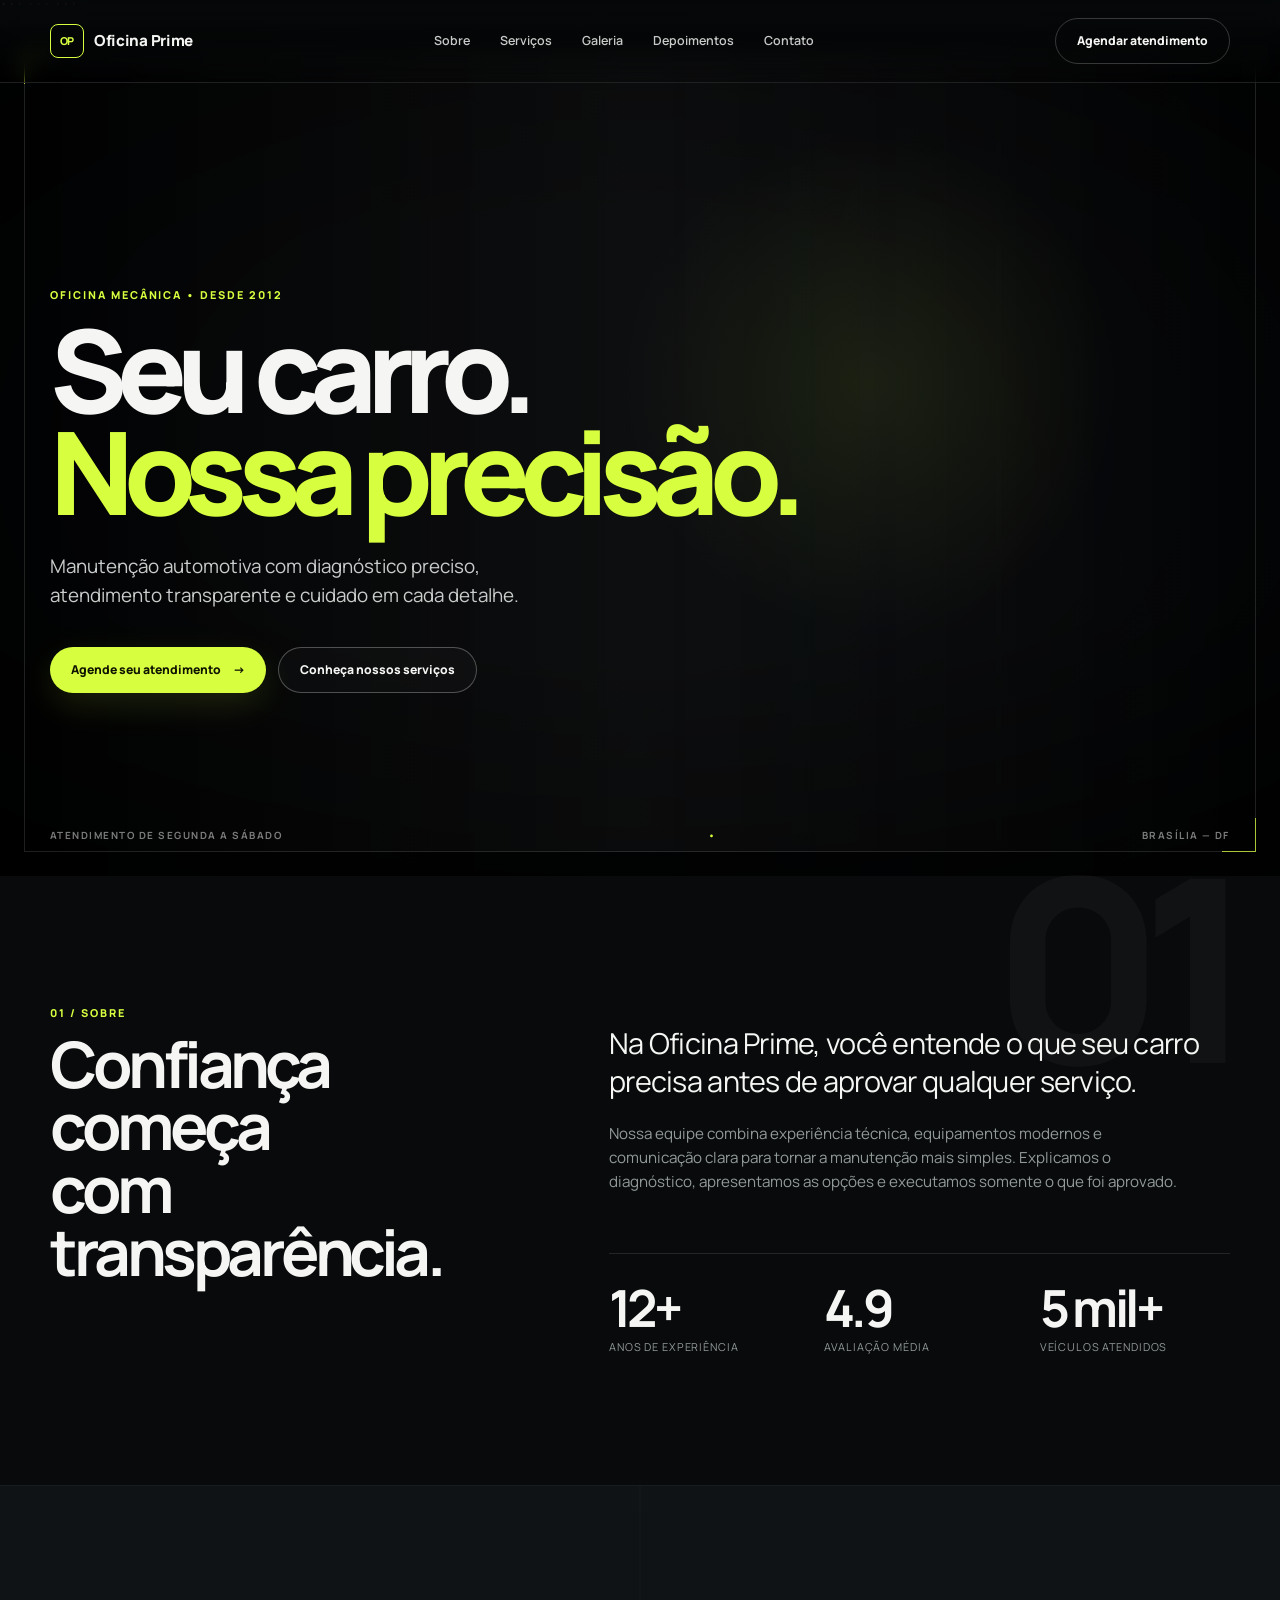
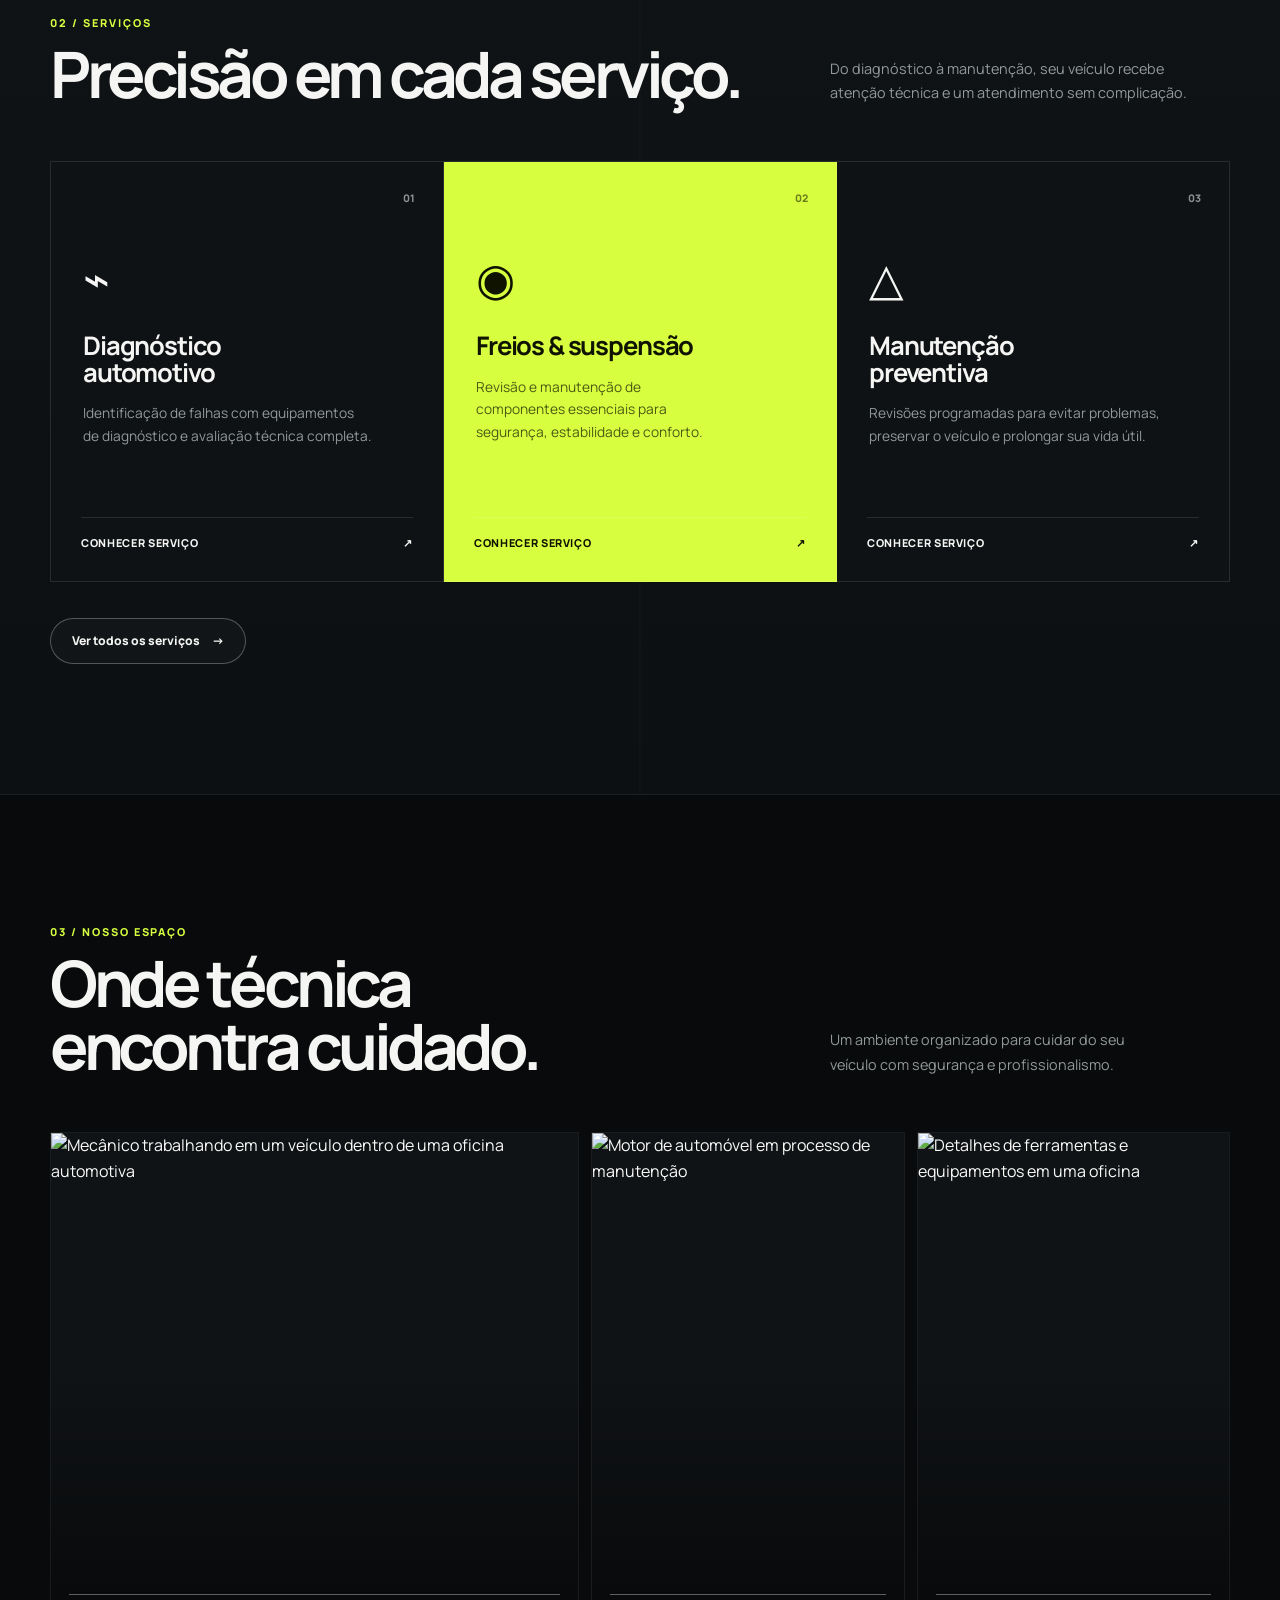
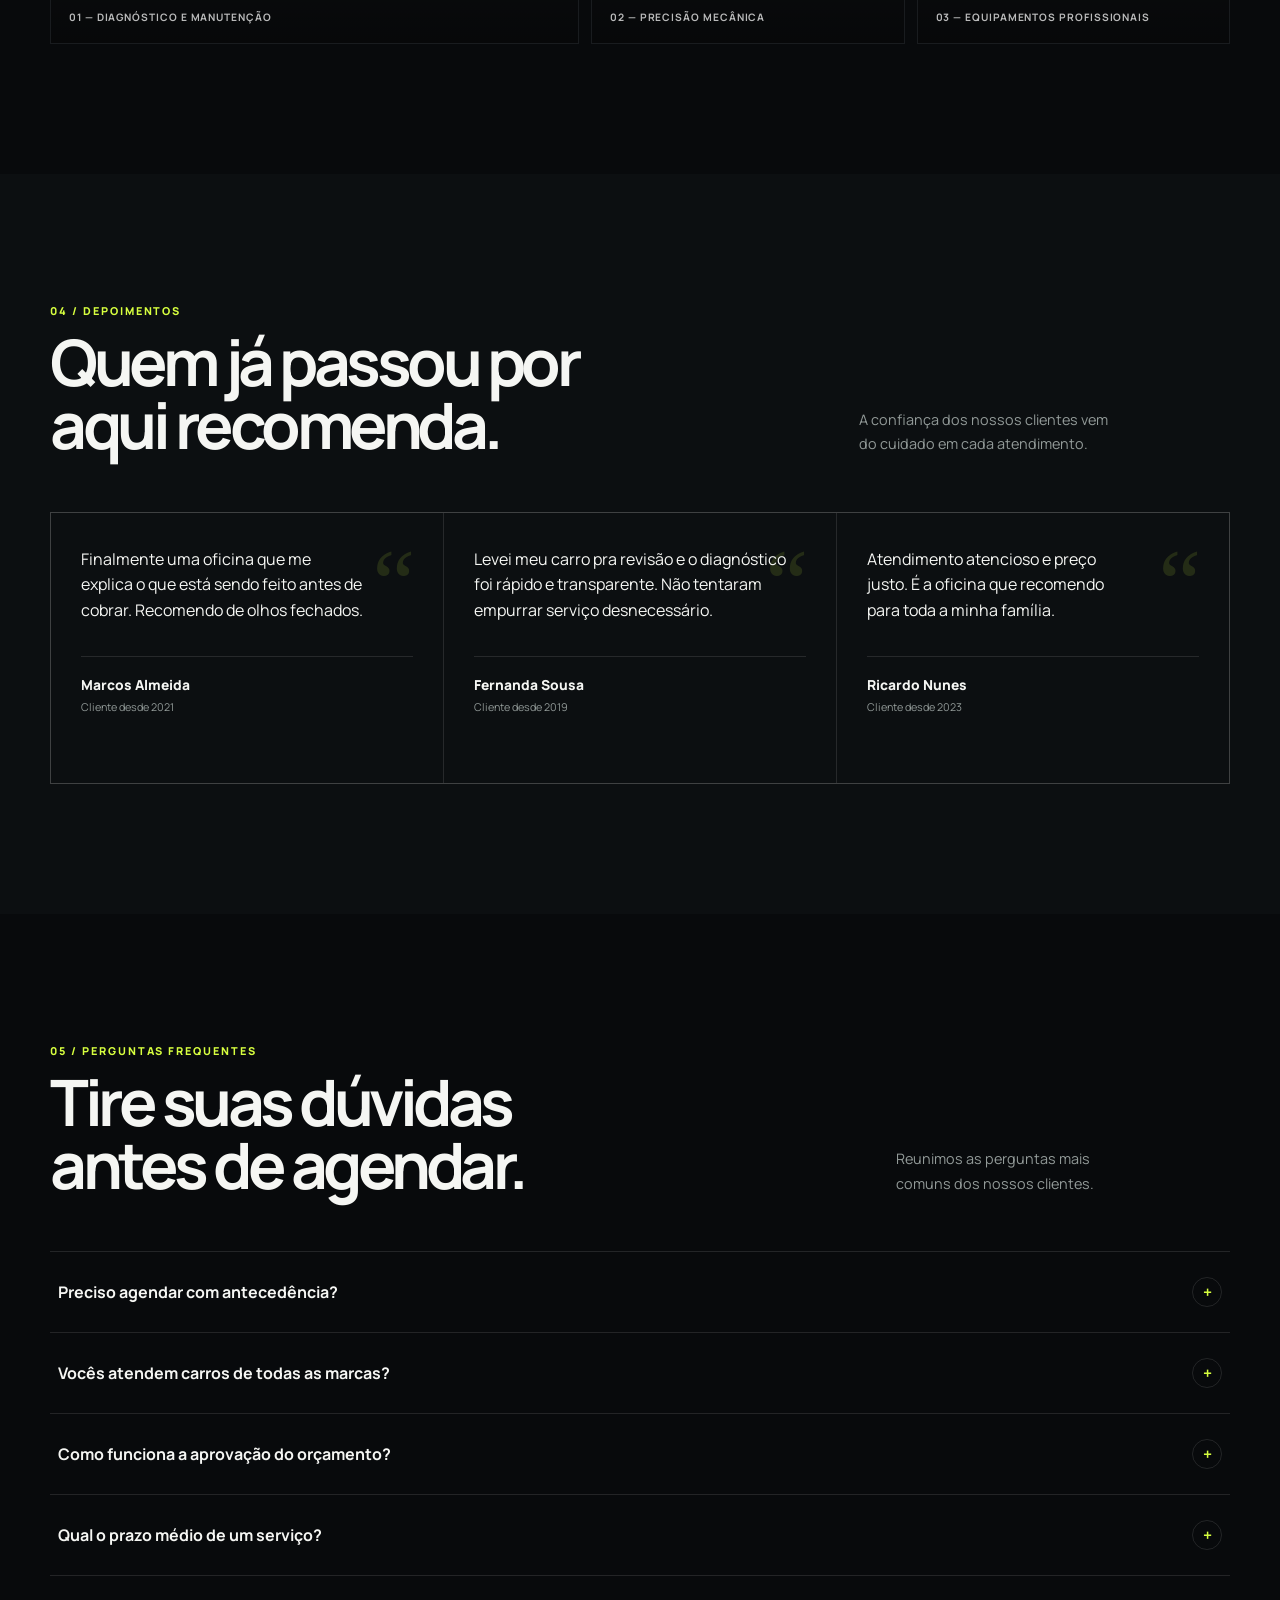
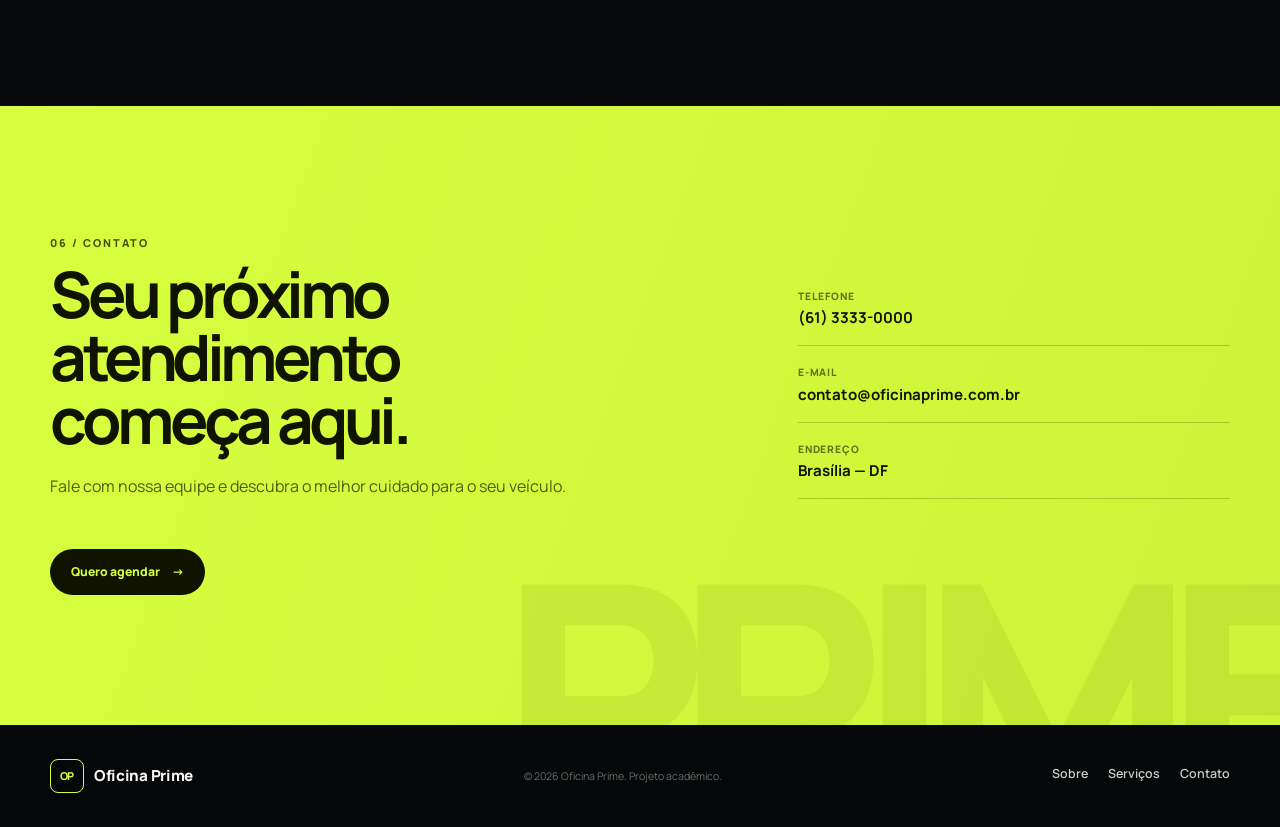
==== commit 348c14ee: "Adicionei novas páginas ( Agendamento e Seviços) bem como a nevagação entre elas usando apenas html" ====
--- a/index.html
+++ b/index.html
@@ -4,872 +4,529 @@
   <head>
     <meta charset="UTF-8" />
 
-
-<meta
-  name="viewport"
-  content="width=device-width, initial-scale=1.0"
-/>
-
-<meta
-  name="description"
-  content="Oficina Prime — manutenção automotiva com precisão, transparência e confiança."
-/>
-
-
-
-<title>Oficina Prime | Seu carro. Nossa precisão.</title>
-
-<!-- Google Fonts -->
-<link rel="preconnect" href="https://fonts.googleapis.com" />
-<link
-  rel="preconnect"
-  href="https://fonts.gstatic.com"
-  crossorigin
-/>
-
-<link
-  href="https://fonts.googleapis.com/css2?family=Manrope:wght@400;500;600;700;800&display=swap"
-  rel="stylesheet"
-/>
-
-<!-- CSS -->
-<link rel="stylesheet" href="css/style.css" />
-```
-
+    ```
+    <meta name="viewport" content="width=device-width, initial-scale=1.0" />
+
+    <meta
+      name="description"
+      content="Oficina Prime — manutenção automotiva com precisão, transparência e confiança."
+    />
+
+    <title>Oficina Prime | Seu carro. Nossa precisão.</title>
+
+    <link rel="preconnect" href="https://fonts.googleapis.com" />
+    <link rel="preconnect" href="https://fonts.gstatic.com" crossorigin />
+
+    <link
+      href="https://fonts.googleapis.com/css2?family=Manrope:wght@400;500;600;700;800&display=swap"
+      rel="stylesheet"
+    />
+
+    <link rel="stylesheet" href="css/style.css" />
+    ```
   </head>
 
   <body>
-
-```
-<!-- =====================================================
+    ```
+    <!-- =====================================================
      HEADER
      ===================================================== -->
 
-<header class="site-header">
-  <nav
-    class="nav container"
-    aria-label="Navegação principal"
-  >
-
-    <a
-      class="brand"
-      href="#inicio"
-      aria-label="Oficina Prime - início"
-    >
-      <span
-        class="brand-mark"
-        aria-hidden="true"
+    <header class="site-header">
+      <nav class="nav container" aria-label="Navegação principal">
+        <a class="brand" href="index.html" aria-label="Oficina Prime - início">
+          <span class="brand-mark" aria-hidden="true"> OP </span>
+
+          <span> Oficina Prime </span>
+        </a>
+
+        <ul class="nav-list">
+          <li>
+            <a href="#sobre"> Sobre </a>
+          </li>
+
+          <li>
+            <a href="servico.html"> Serviços </a>
+          </li>
+
+          <li>
+            <a href="#galeria"> Galeria </a>
+          </li>
+
+          <li>
+            <a href="#depoimentos"> Depoimentos </a>
+          </li>
+
+          <li>
+            <a href="#contato"> Contato </a>
+          </li>
+        </ul>
+
+        <a class="nav-cta" href=" agendamento.html"> Agendar atendimento </a>
+      </nav>
+    </header>
+
+    <main>
+      <!-- =====================================================
+       HERO
+       ===================================================== -->
+
+      <section class="hero" id="inicio" aria-labelledby="hero-title">
+        <div class="hero-overlay" aria-hidden="true"></div>
+
+        <div class="container hero-content">
+          <p class="eyebrow">OFICINA MECÂNICA • DESDE 2012</p>
+
+          <h1 id="hero-title">
+            Seu carro.<br />
+            <em>Nossa precisão.</em>
+          </h1>
+
+          <p class="hero-text">
+            Manutenção automotiva com diagnóstico preciso, atendimento
+            transparente e cuidado em cada detalhe.
+          </p>
+
+          <div class="hero-actions">
+            <a class="button button-primary" href=" agendamento.html">
+              Agende seu atendimento
+
+              <span aria-hidden="true"> → </span>
+            </a>
+
+            <a class="button button-ghost" href="servicos.html">
+              Conheça nossos serviços
+            </a>
+          </div>
+        </div>
+
+        <div class="hero-note container">
+          <span> ATENDIMENTO DE SEGUNDA A SÁBADO </span>
+
+          <span aria-hidden="true"> • </span>
+
+          <span> BRASÍLIA — DF </span>
+        </div>
+      </section>
+
+      <!-- =====================================================
+       SOBRE
+       ===================================================== -->
+
+      <section
+        class="about section container"
+        id="sobre"
+        aria-labelledby="about-title"
       >
-        OP
-      </span>
-
-      <span>Oficina Prime</span>
-    </a>
-
-    <ul class="nav-list">
-      <li>
-        <a href="#sobre">Sobre</a>
-      </li>
-
-      <li>
-        <a href="#servicos">Serviços</a>
-      </li>
-
-      <li>
-        <a href="#galeria">Galeria</a>
-      </li>
-
-      <li>
-        <a href="#depoimentos">Depoimentos</a>
-      </li>
-
-      <li>
-        <a href="#contato">Contato</a>
-      </li>
-    </ul>
-
-    <a
-      class="nav-cta"
-      href="#contato"
-    >
-      Agendar atendimento
-    </a>
-
-  </nav>
-</header>
-
-
-<main>
-
-  <!-- =====================================================
-       HERO
-       ===================================================== -->
-
-  <section
-    class="hero"
-    id="inicio"
-    aria-labelledby="hero-title"
-  >
-
-    <div
-      class="hero-overlay"
-      aria-hidden="true"
-    ></div>
-
-    <div class="container hero-content">
-
-      <p class="eyebrow">
-        OFICINA MECÂNICA • DESDE 2012
-      </p>
-
-      <h1 id="hero-title">
-        Seu carro.<br />
-        <em>Nossa precisão.</em>
-      </h1>
-
-      <p class="hero-text">
-        Manutenção automotiva com diagnóstico preciso,
-        atendimento transparente e cuidado em cada detalhe.
-      </p>
-
-      <div class="hero-actions">
-
-        <a
-          class="button button-primary"
-          href="#contato"
-        >
-          Agende seu atendimento
-
-          <span aria-hidden="true">
-            →
-          </span>
-        </a>
-
-        <a
-          class="button button-ghost"
-          href="#servicos"
-        >
-          Conheça nossos serviços
-        </a>
-
-      </div>
-
-    </div>
-
-
-    <div class="hero-note container">
-
-      <span>
-        ATENDIMENTO DE SEGUNDA A SÁBADO
-      </span>
-
-      <span aria-hidden="true">
-        •
-      </span>
-
-      <span>
-        BRASÍLIA — DF
-      </span>
-
-    </div>
-
-
-  </section>
-
-
-  <!-- =====================================================
-       SOBRE
-       ===================================================== -->
-
-  <section
-    class="about section container"
-    id="sobre"
-    aria-labelledby="about-title"
-  >
-
-    <div class="section-intro">
-
-      <p class="eyebrow">
-        01 / SOBRE
-      </p>
-
-      <h2 id="about-title">
-        Confiança começa<br />
-        com transparência.
-      </h2>
-
-    </div>
-
-
-    <div class="about-copy">
-
-      <p class="lead">
-        Na Oficina Prime, você entende o que seu carro
-        precisa antes de aprovar qualquer serviço.
-      </p>
-
-      <p>
-        Nossa equipe combina experiência técnica,
-        equipamentos modernos e comunicação clara para
-        tornar a manutenção mais simples. Explicamos
-        o diagnóstico, apresentamos as opções e
-        executamos somente o que foi aprovado.
-      </p>
-
-
-      <div
-        class="stats"
-        aria-label="Números da Oficina Prime"
+        <div class="section-intro">
+          <p class="eyebrow">01 / SOBRE</p>
+
+          <h2 id="about-title">
+            Confiança começa<br />
+            com transparência.
+          </h2>
+        </div>
+
+        <div class="about-copy">
+          <p class="lead">
+            Na Oficina Prime, você entende o que seu carro precisa antes de
+            aprovar qualquer serviço.
+          </p>
+
+          <p>
+            Nossa equipe combina experiência técnica, equipamentos modernos e
+            comunicação clara para tornar a manutenção mais simples. Explicamos
+            o diagnóstico, apresentamos as opções e executamos somente o que foi
+            aprovado.
+          </p>
+
+          <div class="stats" aria-label="Números da Oficina Prime">
+            <div>
+              <strong>12+</strong>
+
+              <span> anos de experiência </span>
+            </div>
+
+            <div>
+              <strong>4.9</strong>
+
+              <span> avaliação média </span>
+            </div>
+
+            <div>
+              <strong>5 mil+</strong>
+
+              <span> veículos atendidos </span>
+            </div>
+          </div>
+        </div>
+      </section>
+
+      <!-- =====================================================
+       SERVIÇOS — PRÉVIA
+       ===================================================== -->
+
+      <section
+        class="services section"
+        id="servicos"
+        aria-labelledby="services-title"
       >
-
-        <div>
-          <strong>12+</strong>
-
-          <span>
-            anos de experiência
-          </span>
-        </div>
-
-        <div>
-          <strong>4.9</strong>
-
-          <span>
-            avaliação média
-          </span>
-        </div>
-
-        <div>
-          <strong>5 mil+</strong>
-
-          <span>
-            veículos atendidos
-          </span>
-        </div>
-
-      </div>
-
-    </div>
-
-  </section>
-
-
-  <!-- =====================================================
-       SERVIÇOS
-       ===================================================== -->
-
-  <section
-    class="services section"
-    id="servicos"
-    aria-labelledby="services-title"
-  >
-
-    <div class="container">
-
-      <div class="section-heading">
-
-        <div>
-
-          <p class="eyebrow">
-            02 / SERVIÇOS
+        <div class="container">
+          <div class="section-heading">
+            <div>
+              <p class="eyebrow">02 / SERVIÇOS</p>
+
+              <h2 id="services-title">Precisão em cada serviço.</h2>
+            </div>
+
+            <p>
+              Do diagnóstico à manutenção, seu veículo recebe atenção técnica e
+              um atendimento sem complicação.
+            </p>
+          </div>
+
+          <div class="service-grid">
+            <!-- Serviço 01 -->
+
+            <article class="service-card">
+              <span class="service-number"> 01 </span>
+
+              <div class="service-icon" aria-hidden="true">⌁</div>
+
+              <h3>Diagnóstico automotivo</h3>
+
+              <p>
+                Identificação de falhas com equipamentos de diagnóstico e
+                avaliação técnica completa.
+              </p>
+
+              <a
+                href="servico.html"
+                aria-label="Conhecer diagnóstico automotivo"
+              >
+                Conhecer serviço
+
+                <span aria-hidden="true"> ↗ </span>
+              </a>
+            </article>
+
+            <!-- Serviço 02 -->
+
+            <article class="service-card service-card-featured">
+              <span class="service-number"> 02 </span>
+
+              <div class="service-icon" aria-hidden="true">◉</div>
+
+              <h3>Freios &amp; suspensão</h3>
+
+              <p>
+                Revisão e manutenção de componentes essenciais para segurança,
+                estabilidade e conforto.
+              </p>
+
+              <a
+                href="servico.html"
+                aria-label="Conhecer serviço de freios e suspensão"
+              >
+                Conhecer serviço
+
+                <span aria-hidden="true"> ↗ </span>
+              </a>
+            </article>
+
+            <!-- Serviço 03 -->
+
+            <article class="service-card">
+              <span class="service-number"> 03 </span>
+
+              <div class="service-icon" aria-hidden="true">△</div>
+
+              <h3>Manutenção preventiva</h3>
+
+              <p>
+                Revisões programadas para evitar problemas, preservar o veículo
+                e prolongar sua vida útil.
+              </p>
+
+              <a
+                href="servico.html"
+                aria-label="Conhecer manutenção preventiva"
+              >
+                Conhecer serviço
+
+                <span aria-hidden="true"> ↗ </span>
+              </a>
+            </article>
+          </div>
+
+          <div class="hero-actions">
+            <a class="button button-ghost" href="servico.html">
+              Ver todos os serviços
+
+              <span aria-hidden="true"> → </span>
+            </a>
+          </div>
+        </div>
+      </section>
+
+      <!-- =====================================================
+       GALERIA
+       ===================================================== -->
+
+      <section
+        class="gallery section container"
+        id="galeria"
+        aria-labelledby="gallery-title"
+      >
+        <div class="section-heading">
+          <div>
+            <p class="eyebrow">03 / NOSSO ESPAÇO</p>
+
+            <h2 id="gallery-title">Onde técnica encontra cuidado.</h2>
+          </div>
+
+          <p>
+            Um ambiente organizado para cuidar do seu veículo com segurança e
+            profissionalismo.
           </p>
-
-          <h2 id="services-title">
-            Precisão em cada serviço.
-          </h2>
-
-        </div>
-
-        <p>
-          Do diagnóstico à manutenção, seu veículo recebe
-          atenção técnica e um atendimento sem complicação.
-        </p>
-
-      </div>
-
-
-      <div class="service-grid">
-
-        <!-- Serviço 01 -->
-
-        <article class="service-card">
-
-          <span class="service-number">
-            01
-          </span>
-
-          <div
-            class="service-icon"
-            aria-hidden="true"
-          >
-            ⌁
-          </div>
-
-          <h3>
-            Diagnóstico automotivo
-          </h3>
-
-          <p>
-            Identificação de falhas com equipamentos
-            de diagnóstico e avaliação técnica completa.
-          </p>
-
-          <a
-            href="#contato"
-            aria-label="Solicitar diagnóstico automotivo"
-          >
-            Solicitar serviço
-
-            <span aria-hidden="true">
-              ↗
-            </span>
+        </div>
+
+        <div class="gallery-grid">
+          <figure class="gallery-item gallery-large">
+            <img
+              src="https://images.unsplash.com/photo-1486006920555-c77dcf18193c?auto=format&fit=crop&w=1400&q=85"
+              alt="Mecânico trabalhando em um veículo dentro de uma oficina automotiva"
+              loading="lazy"
+            />
+
+            <figcaption>01 — Diagnóstico e manutenção</figcaption>
+          </figure>
+
+          <figure class="gallery-item">
+            <img
+              src="https://images.unsplash.com/photo-1487754180451-c456f719a1fc?auto=format&fit=crop&w=900&q=85"
+              alt="Motor de automóvel em processo de manutenção"
+              loading="lazy"
+            />
+
+            <figcaption>02 — Precisão mecânica</figcaption>
+          </figure>
+
+          <figure class="gallery-item">
+            <img
+              src="https://images.unsplash.com/photo-1511919884226-fd3cad34687c?auto=format&fit=crop&w=900&q=85"
+              alt="Detalhes de ferramentas e equipamentos em uma oficina"
+              loading="lazy"
+            />
+
+            <figcaption>03 — Equipamentos profissionais</figcaption>
+          </figure>
+        </div>
+      </section>
+
+      <!-- =====================================================
+       DEPOIMENTOS
+       ===================================================== -->
+
+      <section
+        class="testimonials section"
+        id="depoimentos"
+        aria-labelledby="testimonials-title"
+      >
+        <div class="container">
+          <div class="section-heading">
+            <div>
+              <p class="eyebrow">04 / DEPOIMENTOS</p>
+
+              <h2 id="testimonials-title">
+                Quem já passou por aqui recomenda.
+              </h2>
+            </div>
+
+            <p>
+              A confiança dos nossos clientes vem do cuidado em cada
+              atendimento.
+            </p>
+          </div>
+
+          <div class="testimonial-grid">
+            <blockquote class="testimonial-card">
+              <p>
+                Finalmente uma oficina que me explica o que está sendo feito
+                antes de cobrar. Recomendo de olhos fechados.
+              </p>
+
+              <footer>
+                <cite> Marcos Almeida </cite>
+
+                <span> Cliente desde 2021 </span>
+              </footer>
+            </blockquote>
+
+            <blockquote class="testimonial-card">
+              <p>
+                Levei meu carro pra revisão e o diagnóstico foi rápido e
+                transparente. Não tentaram empurrar serviço desnecessário.
+              </p>
+
+              <footer>
+                <cite> Fernanda Sousa </cite>
+
+                <span> Cliente desde 2019 </span>
+              </footer>
+            </blockquote>
+
+            <blockquote class="testimonial-card">
+              <p>
+                Atendimento atencioso e preço justo. É a oficina que recomendo
+                para toda a minha família.
+              </p>
+
+              <footer>
+                <cite> Ricardo Nunes </cite>
+
+                <span> Cliente desde 2023 </span>
+              </footer>
+            </blockquote>
+          </div>
+        </div>
+      </section>
+
+      <!-- =====================================================
+       FAQ
+       ===================================================== -->
+
+      <section class="faq section" id="perguntas" aria-labelledby="faq-title">
+        <div class="container">
+          <div class="section-heading">
+            <div>
+              <p class="eyebrow">05 / PERGUNTAS FREQUENTES</p>
+
+              <h2 id="faq-title">Tire suas dúvidas antes de agendar.</h2>
+            </div>
+
+            <p>Reunimos as perguntas mais comuns dos nossos clientes.</p>
+          </div>
+
+          <div class="faq-list">
+            <details class="faq-item">
+              <summary>Preciso agendar com antecedência?</summary>
+
+              <p>
+                Recomendamos agendar com pelo menos um dia de antecedência para
+                garantir horário, mas também atendemos por ordem de chegada
+                conforme disponibilidade.
+              </p>
+            </details>
+
+            <details class="faq-item">
+              <summary>Vocês atendem carros de todas as marcas?</summary>
+
+              <p>
+                Sim, nossa equipe está preparada para atender veículos nacionais
+                e importados, com equipamentos de diagnóstico compatíveis com
+                diversas marcas.
+              </p>
+            </details>
+
+            <details class="faq-item">
+              <summary>Como funciona a aprovação do orçamento?</summary>
+
+              <p>
+                Após o diagnóstico, apresentamos as opções de serviço com
+                valores antes de iniciar qualquer reparo. Nada é feito sem sua
+                aprovação.
+              </p>
+            </details>
+
+            <details class="faq-item">
+              <summary>Qual o prazo médio de um serviço?</summary>
+
+              <p>
+                Depende da complexidade, mas a maioria das manutenções
+                preventivas e diagnósticos são concluídos no mesmo dia.
+              </p>
+            </details>
+          </div>
+        </div>
+      </section>
+
+      <!-- =====================================================
+       CONTATO
+       ===================================================== -->
+
+      <section
+        class="contact section"
+        id="contato"
+        aria-labelledby="contact-title"
+      >
+        <div class="container contact-inner">
+          <div>
+            <p class="eyebrow">06 / CONTATO</p>
+
+            <h2 id="contact-title">Seu próximo atendimento começa aqui.</h2>
+
+            <p>
+              Fale com nossa equipe e descubra o melhor cuidado para o seu
+              veículo.
+            </p>
+          </div>
+
+          <div class="contact-details">
+            <a href="tel:+556133330000">
+              <span> Telefone </span>
+
+              <strong> (61) 3333-0000 </strong>
+            </a>
+
+            <a href="mailto:contato@oficinaprime.com.br">
+              <span> E-mail </span>
+
+              <strong> contato@oficinaprime.com.br </strong>
+            </a>
+
+            <address>
+              <span> Endereço </span>
+
+              <strong> Brasília — DF </strong>
+            </address>
+          </div>
+
+          <a class="button button-light" href=" agendamento.html">
+            Quero agendar
+
+            <span aria-hidden="true"> → </span>
           </a>
-
-        </article>
-
-
-        <!-- Serviço 02 -->
-
-        <article class="service-card service-card-featured">
-
-          <span class="service-number">
-            02
-          </span>
-
-          <div
-            class="service-icon"
-            aria-hidden="true"
-          >
-            ◉
-          </div>
-
-          <h3>
-            Freios &amp; suspensão
-          </h3>
-
-          <p>
-            Revisão e manutenção de componentes essenciais
-            para segurança, estabilidade e conforto.
-          </p>
-
-          <a
-            href="#contato"
-            aria-label="Solicitar serviço de freios e suspensão"
-          >
-            Solicitar serviço
-
-            <span aria-hidden="true">
-              ↗
-            </span>
-          </a>
-
-        </article>
-
-
-        <!-- Serviço 03 -->
-
-        <article class="service-card">
-
-          <span class="service-number">
-            03
-          </span>
-
-          <div
-            class="service-icon"
-            aria-hidden="true"
-          >
-            △
-          </div>
-
-          <h3>
-            Manutenção preventiva
-          </h3>
-
-          <p>
-            Revisões programadas para evitar problemas,
-            preservar o veículo e prolongar sua vida útil.
-          </p>
-
-          <a
-            href="#contato"
-            aria-label="Solicitar manutenção preventiva"
-          >
-            Solicitar serviço
-
-            <span aria-hidden="true">
-              ↗
-            </span>
-          </a>
-
-        </article>
-
-      </div>
-
-    </div>
-
-  </section>
-
-
-  <!-- =====================================================
-       GALERIA
-       ===================================================== -->
-
-  <section
-    class="gallery section container"
-    id="galeria"
-    aria-labelledby="gallery-title"
-  >
-
-    <div class="section-heading">
-
-      <div>
-
-        <p class="eyebrow">
-          03 / NOSSO ESPAÇO
-        </p>
-
-        <h2 id="gallery-title">
-          Onde técnica encontra cuidado.
-        </h2>
-
-      </div>
-
-      <p>
-        Um ambiente organizado para cuidar do seu veículo
-        com segurança e profissionalismo.
-      </p>
-
-    </div>
-
-
-    <div class="gallery-grid">
-
-      <!-- Imagem principal -->
-
-      <figure class="gallery-item gallery-large">
-
-        <img
-          src="https://images.unsplash.com/photo-1486006920555-c77dcf18193c?auto=format&fit=crop&w=1400&q=85"
-          alt="Mecânico trabalhando em um veículo dentro de uma oficina automotiva"
-          loading="lazy"
-        />
-
-        <figcaption>
-          01 — Diagnóstico e manutenção
-        </figcaption>
-
-      </figure>
-
-
-      <!-- Imagem 02 -->
-
-      <figure class="gallery-item">
-
-        <img
-          src="https://images.unsplash.com/photo-1487754180451-c456f719a1fc?auto=format&fit=crop&w=900&q=85"
-          alt="Motor de automóvel em processo de manutenção"
-          loading="lazy"
-        />
-
-        <figcaption>
-          02 — Precisão mecânica
-        </figcaption>
-
-      </figure>
-
-
-      <!-- Imagem 03 -->
-
-      <figure class="gallery-item">
-
-        <img
-          src="https://images.unsplash.com/photo-1511919884226-fd3cad34687c?auto=format&fit=crop&w=900&q=85"
-          alt="Detalhes de ferramentas e equipamentos em uma oficina"
-          loading="lazy"
-        />
-
-        <figcaption>
-          03 — Equipamentos profissionais
-        </figcaption>
-
-      </figure>
-
-    </div>
-
-  </section>
-
-
-  <!-- =====================================================
-       DEPOIMENTOS
-       ===================================================== -->
-
-  <section
-    class="testimonials section"
-    id="depoimentos"
-    aria-labelledby="testimonials-title"
-  >
-
-    <div class="container">
-
-      <div class="section-heading">
-
-        <div>
-
-          <p class="eyebrow">
-            04 / DEPOIMENTOS
-          </p>
-
-          <h2 id="testimonials-title">
-            Quem já passou por aqui recomenda.
-          </h2>
-
-        </div>
-
-        <p>
-          A confiança dos nossos clientes vem do cuidado
-          em cada atendimento.
-        </p>
-
-      </div>
-
-
-      <div class="testimonial-grid">
-
-        <!-- Depoimento 01 -->
-
-        <blockquote class="testimonial-card">
-
-          <p>
-            Finalmente uma oficina que me explica o que
-            está sendo feito antes de cobrar. Recomendo
-            de olhos fechados.
-          </p>
-
-          <footer>
-
-            <cite>
-              Marcos Almeida
-            </cite>
-
-            <span>
-              Cliente desde 2021
-            </span>
-
-          </footer>
-
-        </blockquote>
-
-
-        <!-- Depoimento 02 -->
-
-        <blockquote class="testimonial-card">
-
-          <p>
-            Levei meu carro pra revisão e o diagnóstico
-            foi rápido e transparente. Não tentaram
-            empurrar serviço desnecessário.
-          </p>
-
-          <footer>
-
-            <cite>
-              Fernanda Sousa
-            </cite>
-
-            <span>
-              Cliente desde 2019
-            </span>
-
-          </footer>
-
-        </blockquote>
-
-
-        <!-- Depoimento 03 -->
-
-        <blockquote class="testimonial-card">
-
-          <p>
-            Atendimento atencioso e preço justo. É a
-            oficina que recomendo para toda a minha família.
-          </p>
-
-          <footer>
-
-            <cite>
-              Ricardo Nunes
-            </cite>
-
-            <span>
-              Cliente desde 2023
-            </span>
-
-          </footer>
-
-        </blockquote>
-
-      </div>
-
-    </div>
-
-  </section>
-
-
-  <!-- =====================================================
-       FAQ
-       ===================================================== -->
-
-  <section
-    class="faq section"
-    id="perguntas"
-    aria-labelledby="faq-title"
-  >
-
-    <div class="container">
-
-      <div class="section-heading">
-
-        <div>
-
-          <p class="eyebrow">
-            05 / PERGUNTAS FREQUENTES
-          </p>
-
-          <h2 id="faq-title">
-            Tire suas dúvidas antes de agendar.
-          </h2>
-
-        </div>
-
-        <p>
-          Reunimos as perguntas mais comuns dos nossos clientes.
-        </p>
-
-      </div>
-
-
-      <div class="faq-list">
-
-        <!-- FAQ 01 -->
-
-        <details class="faq-item">
-
-          <summary>
-            Preciso agendar com antecedência?
-          </summary>
-
-          <p>
-            Recomendamos agendar com pelo menos um dia
-            de antecedência para garantir horário, mas
-            também atendemos por ordem de chegada conforme
-            disponibilidade.
-          </p>
-
-        </details>
-
-
-        <!-- FAQ 02 -->
-
-        <details class="faq-item">
-
-          <summary>
-            Vocês atendem carros de todas as marcas?
-          </summary>
-
-          <p>
-            Sim, nossa equipe está preparada para atender
-            veículos nacionais e importados, com equipamentos
-            de diagnóstico compatíveis com diversas marcas.
-          </p>
-
-        </details>
-
-
-        <!-- FAQ 03 -->
-
-        <details class="faq-item">
-
-          <summary>
-            Como funciona a aprovação do orçamento?
-          </summary>
-
-          <p>
-            Após o diagnóstico, apresentamos as opções de
-            serviço com valores antes de iniciar qualquer
-            reparo. Nada é feito sem sua aprovação.
-          </p>
-
-        </details>
-
-
-        <!-- FAQ 04 -->
-
-        <details class="faq-item">
-
-          <summary>
-            Qual o prazo médio de um serviço?
-          </summary>
-
-          <p>
-            Depende da complexidade, mas a maioria das
-            manutenções preventivas e diagnósticos são
-            concluídos no mesmo dia.
-          </p>
-
-        </details>
-
-      </div>
-
-    </div>
-
-  </section>
-
-
-  <!-- =====================================================
-       CONTATO / CTA FINAL
-       ===================================================== -->
-
-  <section
-    class="contact section"
-    id="contato"
-    aria-labelledby="contact-title"
-  >
-
-    <div class="container contact-inner">
-
-      <div>
-
-        <p class="eyebrow">
-          06 / CONTATO
-        </p>
-
-        <h2 id="contact-title">
-          Seu próximo atendimento começa aqui.
-        </h2>
-
-        <p>
-          Fale com nossa equipe e descubra o melhor cuidado
-          para o seu veículo.
-        </p>
-
-      </div>
-
-
-      <div class="contact-details">
-
-        <a href="tel:+556133330000">
-
-          <span>
-            Telefone
-          </span>
-
-          <strong>
-            (61) 3333-0000
-          </strong>
-
-        </a>
-
-
-        <a href="mailto:contato@oficinaprime.com.br">
-
-          <span>
-            E-mail
-          </span>
-
-          <strong>
-            contato@oficinaprime.com.br
-          </strong>
-
-        </a>
-
-
-        <address>
-
-          <span>
-            Endereço
-          </span>
-
-          <strong>
-            Brasília — DF
-          </strong>
-
-        </address>
-
-      </div>
-
-
-      <a
-        class="button button-light"
-        href="mailto:contato@oficinaprime.com.br?subject=Agendamento%20de%20atendimento"
-      >
-
-        Quero agendar
-
-        <span aria-hidden="true">
-          →
-        </span>
-
-      </a>
-
-    </div>
-
-  </section>
-
-</main>
-
-
-<!-- =====================================================
+        </div>
+      </section>
+    </main>
+
+    <!-- =====================================================
      FOOTER
      ===================================================== -->
 
-<footer class="site-footer">
-
-  <div class="container footer-inner">
-
-    <a
-      class="brand"
-      href="#inicio"
-      aria-label="Oficina Prime - voltar ao início"
-    >
-
-      <span
-        class="brand-mark"
-        aria-hidden="true"
-      >
-        OP
-      </span>
-
-      <span>
-        Oficina Prime
-      </span>
-
-    </a>
-
-
-    <p>
-      © 2026 Oficina Prime. Projeto acadêmico.
-    </p>
-
-
-    <nav aria-label="Links institucionais">
-
-      <a href="#sobre">
-        Sobre
-      </a>
-
-      <a href="#servicos">
-        Serviços
-      </a>
-
-      <a href="#contato">
-        Contato
-      </a>
-
-    </nav>
-
-  </div>
-
-</footer>
-```
-
+    <footer class="site-footer">
+      <div class="container footer-inner">
+        <a
+          class="brand"
+          href="index.html"
+          aria-label="Oficina Prime - voltar ao início"
+        >
+          <span class="brand-mark" aria-hidden="true"> OP </span>
+
+          <span> Oficina Prime </span>
+        </a>
+
+        <p>© 2026 Oficina Prime. Projeto acadêmico.</p>
+
+        <nav aria-label="Links institucionais">
+          <a href="#sobre"> Sobre </a>
+
+          <a href="servicos.html"> Serviços </a>
+
+          <a href=" agendamento.html"> Contato </a>
+        </nav>
+      </div>
+    </footer>
   </body>
 </html>
--- a/css/style.css
+++ b/css/style.css
@@ -5,32 +5,45 @@
    CSS externo | Sem JavaScript
    ========================================================= */
 
+
+/* =========================================================
+   DESIGN TOKENS
+   ========================================================= */
+
 :root {
     --bg: #080a0c;
+    --bg-soft: #0d1012;
     --surface: #101316;
     --surface-2: #171b1f;
+    --surface-3: #1c2125;
 
     --text: #f5f6f3;
     --muted: #929a98;
     --muted-light: #c1c6c4;
 
-    --line: rgba(255, 255, 255, 0.12);
+    --line: rgba(255, 255, 255, 0.11);
     --line-light: rgba(255, 255, 255, 0.2);
+    --line-strong: rgba(255, 255, 255, 0.28);
 
     --accent: #d7ff3f;
+    --accent-soft: rgba(215, 255, 63, 0.12);
     --accent-dark: #101300;
 
     --max-width: 1180px;
     --radius: 18px;
+    --radius-small: 10px;
 
     --ease: cubic-bezier(0.22, 1, 0.36, 1);
 }
 
+
 /* =========================================================
    RESET
    ========================================================= */
 
-* {
+*,
+*::before,
+*::after {
     box-sizing: border-box;
     margin: 0;
     padding: 0;
@@ -50,7 +63,7 @@
     overflow-x: hidden;
 }
 
-body::selection {
+::selection {
     background: var(--accent);
     color: var(--accent-dark);
 }
@@ -69,6 +82,29 @@
 a {
     -webkit-tap-highlight-color: transparent;
 }
+
+button,
+input,
+textarea,
+select {
+    font: inherit;
+}
+
+address {
+    font-style: normal;
+}
+
+h1,
+h2,
+h3,
+p {
+    text-wrap: balance;
+}
+
+
+/* =========================================================
+   GLOBAL
+   ========================================================= */
 
 .container {
     width: min(calc(100% - 40px), var(--max-width));
@@ -84,8 +120,21 @@
     font-size: 0.68rem;
     font-weight: 800;
     letter-spacing: 0.18em;
+    line-height: 1.2;
     text-transform: uppercase;
 }
+
+
+/* =========================================================
+   ACCESSIBILITY
+   ========================================================= */
+
+a:focus-visible,
+summary:focus-visible {
+    outline: 2px solid var(--accent);
+    outline-offset: 5px;
+}
+
 
 /* =========================================================
    HEADER
@@ -97,18 +146,18 @@
     top: 0;
     left: 0;
     width: 100%;
-
     border-bottom: 1px solid rgba(255, 255, 255, 0.1);
 
     background:
         linear-gradient(
             180deg,
-            rgba(5, 7, 8, 0.88),
-            rgba(5, 7, 8, 0)
+            rgba(5, 7, 8, 0.9) 0%,
+            rgba(5, 7, 8, 0.5) 55%,
+            rgba(5, 7, 8, 0) 100%
         );
 
-    backdrop-filter: blur(8px);
-    -webkit-backdrop-filter: blur(8px);
+    backdrop-filter: blur(10px);
+    -webkit-backdrop-filter: blur(10px);
 }
 
 .nav {
@@ -129,6 +178,12 @@
     font-size: 0.95rem;
     font-weight: 800;
     letter-spacing: -0.02em;
+
+    transition: opacity 250ms ease;
+}
+
+.brand:hover {
+    opacity: 0.88;
 }
 
 .brand-mark {
@@ -144,6 +199,7 @@
     color: var(--accent);
 
     font-size: 0.68rem;
+    font-weight: 800;
     letter-spacing: -0.04em;
 
     transition:
@@ -161,6 +217,7 @@
 .nav-list {
     display: flex;
     align-items: center;
+
     gap: 30px;
 
     list-style: none;
@@ -210,6 +267,11 @@
 .footer-inner nav a:hover::after {
     transform: scaleX(1);
 }
+
+
+/* =========================================================
+   BUTTONS
+   ========================================================= */
 
 .nav-cta,
 .button {
@@ -220,6 +282,7 @@
     gap: 12px;
 
     min-height: 46px;
+
     padding-inline: 21px;
 
     border-radius: 999px;
@@ -231,7 +294,8 @@
         transform 350ms var(--ease),
         background 350ms var(--ease),
         border-color 350ms var(--ease),
-        color 350ms var(--ease);
+        color 350ms var(--ease),
+        box-shadow 350ms var(--ease);
 }
 
 .nav-cta {
@@ -242,11 +306,13 @@
     background: var(--accent);
     border-color: var(--accent);
     color: var(--accent-dark);
+
     transform: translateY(-2px);
 }
 
-/* =========================================================
-   HERO — CINEMATIC
+
+/* =========================================================
+   HERO
    ========================================================= */
 
 .hero {
@@ -258,23 +324,25 @@
     align-items: center;
 
     overflow: hidden;
-
     isolation: isolate;
 }
 
 .hero::before {
     content: "";
+
     position: absolute;
     inset: -4%;
+
     z-index: -3;
 
     background:
         linear-gradient(
             90deg,
-            rgba(4, 5, 6, 0.96) 0%,
-            rgba(4, 5, 6, 0.76) 40%,
-            rgba(4, 5, 6, 0.3) 72%,
-            rgba(4, 5, 6, 0.62) 100%
+            rgba(4, 5, 6, 0.97) 0%,
+            rgba(4, 5, 6, 0.82) 30%,
+            rgba(4, 5, 6, 0.48) 55%,
+            rgba(4, 5, 6, 0.2) 75%,
+            rgba(4, 5, 6, 0.58) 100%
         ),
         url("https://images.openai.com/static-rsc-4/J9XEcjwS8khHdvY824bc_a_D7ToQYi3SS4SushxaWf_hAIIKZANm3z7cgJ6xonuMHlvomdSQ1pOXsefHg6kYDiG3YLXV7Wgrr9OOvkVNQ3PKe7cLc3u8ps7wNwKSJLRiXW9v_p-H8PmX5MDppaCjmGeOzXjtiLNpYaKRdAmvf1fOMqSAPRlxaHKPpEtnssSI?purpose=fullsize")
         center / cover no-repeat;
@@ -292,7 +360,7 @@
     }
 
     to {
-        transform: scale(1.11) translate3d(-1.2%, -0.5%, 0);
+        transform: scale(1.1) translate3d(-1.2%, -0.5%, 0);
     }
 }
 
@@ -306,7 +374,6 @@
     }
 }
 
-/* Cinematic vignette */
 .hero::after {
     content: "";
 
@@ -319,18 +386,24 @@
 
     background:
         radial-gradient(
-            circle at 65% 42%,
+            circle at 68% 42%,
             rgba(215, 255, 63, 0.08),
-            transparent 28%
+            transparent 25%
         ),
         radial-gradient(
             ellipse at center,
-            transparent 38%,
-            rgba(0, 0, 0, 0.7) 100%
+            transparent 35%,
+            rgba(0, 0, 0, 0.72) 100%
+        ),
+        linear-gradient(
+            180deg,
+            rgba(0, 0, 0, 0.2),
+            transparent 25%,
+            transparent 70%,
+            rgba(0, 0, 0, 0.45)
         );
 }
 
-/* Moldura cinematográfica */
 .hero-overlay {
     position: absolute;
     inset: 24px;
@@ -340,50 +413,44 @@
     pointer-events: none;
 
     border: 1px solid rgba(255, 255, 255, 0.12);
-}
-
-.hero-overlay::before,
-.hero-overlay::after {
-    content: "";
-
-    position: absolute;
-
-    width: 34px;
-    height: 34px;
-
-    border-color: var(--accent);
-    border-style: solid;
-    opacity: 0.7;
-}
-
-.hero-overlay::before {
-    top: -1px;
-    left: -1px;
-
-    border-width: 1px 0 0 1px;
-}
-
-.hero-overlay::after {
-    right: -1px;
-    bottom: -1px;
-
-    border-width: 0 1px 1px 0;
-}
-
-/* Linha horizontal de cinema */
-.hero-overlay {
+
     background:
         linear-gradient(
             90deg,
             transparent,
-            rgba(255,255,255,0.05),
+            rgba(255, 255, 255, 0.035),
             transparent
         );
 }
 
-/* =========================================================
-   HERO CONTENT
-   ========================================================= */
+.hero-overlay::before,
+.hero-overlay::after {
+    content: "";
+
+    position: absolute;
+
+    width: 34px;
+    height: 34px;
+
+    border-color: var(--accent);
+    border-style: solid;
+
+    opacity: 0.75;
+}
+
+.hero-overlay::before {
+    top: -1px;
+    left: -1px;
+
+    border-width: 1px 0 0 1px;
+}
+
+.hero-overlay::after {
+    right: -1px;
+    bottom: -1px;
+
+    border-width: 0 1px 1px 0;
+}
 
 .hero-content {
     position: relative;
@@ -395,7 +462,8 @@
 .hero-content .eyebrow {
     opacity: 0;
 
-    animation: hero-fade-up 1s 250ms var(--ease) forwards;
+    animation:
+        hero-fade-up 1s 250ms var(--ease) forwards;
 }
 
 .hero h1 {
@@ -407,11 +475,12 @@
     font-weight: 800;
 
     letter-spacing: -0.085em;
-    line-height: 0.89;
+    line-height: 0.88;
 
     opacity: 0;
 
-    animation: hero-title 1.2s 400ms var(--ease) forwards;
+    animation:
+        hero-title 1.2s 400ms var(--ease) forwards;
 }
 
 .hero h1 em {
@@ -441,22 +510,26 @@
     color: #c8ccca;
 
     font-size: clamp(1rem, 2vw, 1.18rem);
+    line-height: 1.55;
 
     opacity: 0;
 
-    animation: hero-fade-up 1s 650ms var(--ease) forwards;
+    animation:
+        hero-fade-up 1s 650ms var(--ease) forwards;
 }
 
 .hero-actions {
     display: flex;
     flex-wrap: wrap;
+
     gap: 12px;
 
     margin-top: 36px;
 
     opacity: 0;
 
-    animation: hero-fade-up 1s 800ms var(--ease) forwards;
+    animation:
+        hero-fade-up 1s 800ms var(--ease) forwards;
 }
 
 @keyframes hero-fade-up {
@@ -481,6 +554,7 @@
 
 .button-primary:hover {
     transform: translateY(-3px);
+
     box-shadow:
         0 18px 45px rgba(215, 255, 63, 0.2);
 }
@@ -495,14 +569,19 @@
 
 .button-ghost {
     border: 1px solid rgba(255, 255, 255, 0.28);
+
     color: var(--text);
 
-    background: rgba(255, 255, 255, 0.02);
+    background: rgba(255, 255, 255, 0.025);
+
+    backdrop-filter: blur(5px);
 }
 
 .button-ghost:hover {
     border-color: rgba(255, 255, 255, 0.6);
+
     background: rgba(255, 255, 255, 0.08);
+
     transform: translateY(-3px);
 }
 
@@ -527,30 +606,34 @@
 
     opacity: 0;
 
-    animation: hero-fade-up 1s 1s var(--ease) forwards;
+    animation:
+        hero-fade-up 1s 1s var(--ease) forwards;
 }
 
 .hero-note span:nth-child(2) {
     color: var(--accent);
 }
 
+
 /* =========================================================
    ABOUT
    ========================================================= */
 
 .about {
+    position: relative;
+
     display: grid;
+
     grid-template-columns: 0.85fr 1.15fr;
 
     gap: 100px;
-
-    position: relative;
 }
 
 .about::before {
     content: "01";
 
     position: absolute;
+
     top: 0;
     right: 0;
 
@@ -560,7 +643,6 @@
     font-weight: 800;
 
     letter-spacing: -0.1em;
-
     line-height: 0.7;
 
     pointer-events: none;
@@ -589,7 +671,6 @@
     font-size: clamp(1.3rem, 2.5vw, 1.8rem);
 
     line-height: 1.32;
-
     letter-spacing: -0.025em;
 }
 
@@ -603,8 +684,14 @@
     font-size: 0.95rem;
 }
 
+
+/* =========================================================
+   STATS
+   ========================================================= */
+
 .stats {
     display: grid;
+
     grid-template-columns: repeat(3, 1fr);
 
     gap: 25px;
@@ -631,10 +718,11 @@
     color: var(--muted);
 
     font-size: 0.68rem;
+
     text-transform: uppercase;
-
     letter-spacing: 0.08em;
 }
+
 
 /* =========================================================
    SERVICES
@@ -650,7 +738,7 @@
             #0d1012 100%
         );
 
-    border-block: 1px solid rgba(255,255,255,0.05);
+    border-block: 1px solid rgba(255, 255, 255, 0.05);
 }
 
 .services::before {
@@ -665,13 +753,14 @@
         linear-gradient(
             90deg,
             transparent 49.9%,
-            rgba(255,255,255,0.025) 50%,
+            rgba(255, 255, 255, 0.025) 50%,
             transparent 50.1%
         );
 }
 
 .section-heading {
     display: flex;
+
     align-items: flex-end;
     justify-content: space-between;
 
@@ -686,10 +775,12 @@
     color: var(--muted);
 
     font-size: 0.9rem;
+    line-height: 1.7;
 }
 
 .service-grid {
     display: grid;
+
     grid-template-columns: repeat(3, 1fr);
 
     border-top: 1px solid var(--line);
@@ -719,6 +810,7 @@
     content: "";
 
     position: absolute;
+
     left: 0;
     bottom: 0;
 
@@ -735,6 +827,7 @@
 
 .service-card:hover {
     background: #171b1f;
+
     transform: translateY(-6px);
 }
 
@@ -770,8 +863,7 @@
 
     line-height: 1;
 
-    transition:
-        transform 500ms var(--ease);
+    transition: transform 500ms var(--ease);
 }
 
 .service-card:hover .service-icon {
@@ -797,6 +889,7 @@
     color: var(--muted);
 
     font-size: 0.86rem;
+    line-height: 1.65;
 }
 
 .service-card-featured p {
@@ -832,6 +925,7 @@
     transform: translate(4px, -4px);
 }
 
+
 /* =========================================================
    GALLERY
    ========================================================= */
@@ -854,6 +948,8 @@
     overflow: hidden;
 
     background: var(--surface);
+
+    border: 1px solid rgba(255, 255, 255, 0.04);
 }
 
 .gallery-item::after {
@@ -865,13 +961,13 @@
     background:
         linear-gradient(
             180deg,
-            transparent 50%,
-            rgba(0,0,0,0.72)
+            transparent 45%,
+            rgba(0, 0, 0, 0.78)
         );
 
     pointer-events: none;
 
-    opacity: 0.7;
+    opacity: 0.75;
 }
 
 .gallery-item img {
@@ -880,7 +976,9 @@
 
     object-fit: cover;
 
-    filter: grayscale(15%) contrast(1.04);
+    filter:
+        grayscale(15%)
+        contrast(1.04);
 
     transition:
         transform 1.2s var(--ease),
@@ -894,7 +992,9 @@
 .gallery-item:hover img {
     transform: scale(1.08);
 
-    filter: grayscale(0%) contrast(1.08);
+    filter:
+        grayscale(0%)
+        contrast(1.08);
 }
 
 .gallery-item figcaption {
@@ -908,15 +1008,14 @@
 
     padding-top: 14px;
 
-    border-top: 1px solid rgba(255,255,255,0.35);
-
-    color: rgba(255,255,255,0.72);
+    border-top: 1px solid rgba(255, 255, 255, 0.35);
+
+    color: rgba(255, 255, 255, 0.72);
 
     font-size: 0.64rem;
     font-weight: 700;
 
     letter-spacing: 0.09em;
-
     text-transform: uppercase;
 
     transition:
@@ -929,6 +1028,7 @@
     border-color: var(--accent);
 }
 
+
 /* =========================================================
    TESTIMONIALS
    ========================================================= */
@@ -959,11 +1059,9 @@
     background: #0c0f11;
 
     border: 0;
-
     border-radius: 0;
 
-    transition:
-        background 500ms var(--ease);
+    transition: background 500ms var(--ease);
 }
 
 .testimonial-card:hover {
@@ -978,9 +1076,10 @@
     top: 22px;
     right: 28px;
 
-    color: rgba(215,255,63,0.12);
+    color: rgba(215, 255, 63, 0.12);
 
     font-family: Georgia, serif;
+
     font-size: 6rem;
 
     line-height: 1;
@@ -993,16 +1092,12 @@
     max-width: 360px;
 
     font-size: 1rem;
-
     line-height: 1.6;
-}
-
-.testimonial-card p::before {
-    display: none;
 }
 
 .testimonial-card footer {
     display: grid;
+
     gap: 3px;
 
     margin-top: 32px;
@@ -1024,6 +1119,7 @@
     font-size: 0.67rem;
 }
 
+
 /* =========================================================
    FAQ
    ========================================================= */
@@ -1047,18 +1143,18 @@
 
     border: 0;
     border-bottom: 1px solid var(--line);
-
     border-radius: 0;
 
     transition: background 300ms ease;
 }
 
 .faq-item:hover {
-    background: rgba(255,255,255,0.025);
+    background: rgba(255, 255, 255, 0.025);
 }
 
 .faq-item summary {
     display: flex;
+
     align-items: center;
     justify-content: space-between;
 
@@ -1082,6 +1178,7 @@
     content: "+";
 
     display: grid;
+
     flex-shrink: 0;
 
     place-items: center;
@@ -1090,7 +1187,6 @@
     height: 30px;
 
     border: 1px solid var(--line);
-
     border-radius: 50%;
 
     color: var(--accent);
@@ -1100,7 +1196,8 @@
     transition:
         transform 350ms var(--ease),
         background 350ms ease,
-        color 350ms ease;
+        color 350ms ease,
+        border-color 350ms ease;
 }
 
 .faq-item:hover summary::after {
@@ -1120,15 +1217,18 @@
     max-width: 760px;
 
     margin: 0;
+
     padding: 0 55px 28px 8px;
 
     color: var(--muted);
 
     font-size: 0.9rem;
-}
-
-/* =========================================================
-   CONTACT — FINAL CINEMATIC CTA
+    line-height: 1.7;
+}
+
+
+/* =========================================================
+   HOME CONTACT CTA
    ========================================================= */
 
 .contact {
@@ -1139,8 +1239,8 @@
     background:
         linear-gradient(
             110deg,
-            rgba(215,255,63,1) 0%,
-            rgba(205,242,55,1) 100%
+            rgba(215, 255, 63, 1) 0%,
+            rgba(205, 242, 55, 1) 100%
         );
 
     color: var(--accent-dark);
@@ -1154,13 +1254,12 @@
     right: -40px;
     bottom: -80px;
 
-    color: rgba(16,19,0,0.06);
+    color: rgba(16, 19, 0, 0.06);
 
     font-size: clamp(10rem, 25vw, 24rem);
     font-weight: 800;
 
     letter-spacing: -0.1em;
-
     line-height: 0.7;
 
     pointer-events: none;
@@ -1197,19 +1296,27 @@
 
 .contact-details {
     display: grid;
+
     gap: 18px;
 }
 
 .contact-details a,
 .contact-details address {
     display: grid;
+
     gap: 2px;
 
     padding-bottom: 15px;
 
     border-bottom: 1px solid rgba(16, 19, 0, 0.2);
-
-    font-style: normal;
+}
+
+.contact-details a {
+    transition: transform 300ms var(--ease);
+}
+
+.contact-details a:hover {
+    transform: translateX(5px);
 }
 
 .contact-details span {
@@ -1231,16 +1338,599 @@
 
     background: var(--accent-dark);
     color: var(--accent);
-
-    transition:
-        transform 350ms var(--ease),
-        box-shadow 350ms ease;
 }
 
 .button-light:hover {
     transform: translateY(-4px);
-    box-shadow: 0 18px 45px rgba(16,19,0,0.18);
-}
+
+    box-shadow:
+        0 18px 45px rgba(16, 19, 0, 0.18);
+}
+
+
+/* =========================================================
+   CONTACT PAGE
+   ========================================================= */
+
+.contact-page {
+    position: relative;
+
+    min-height: 680px;
+
+    display: flex;
+    align-items: center;
+
+    overflow: hidden;
+
+    padding-block: 160px 110px;
+
+    background:
+        radial-gradient(
+            circle at 75% 45%,
+            rgba(215, 255, 63, 0.055),
+            transparent 28%
+        ),
+        var(--bg);
+}
+
+.contact-page::before {
+    content: "CONTACT";
+
+    position: absolute;
+
+    right: -80px;
+    bottom: -40px;
+
+    color: rgba(255, 255, 255, 0.025);
+
+    font-size: clamp(8rem, 20vw, 18rem);
+    font-weight: 800;
+
+    letter-spacing: -0.11em;
+    line-height: 0.7;
+
+    pointer-events: none;
+}
+
+.contact-page::after {
+    content: "";
+
+    position: absolute;
+    inset: 0;
+
+    pointer-events: none;
+
+    background:
+        linear-gradient(
+            90deg,
+            transparent 0,
+            transparent 49.9%,
+            rgba(255, 255, 255, 0.025) 50%,
+            transparent 50.1%
+        );
+}
+
+.contact-page-inner {
+    position: relative;
+    z-index: 2;
+
+    display: grid;
+
+    grid-template-columns: 1.15fr 0.85fr;
+
+    gap: 100px;
+
+    align-items: end;
+}
+
+.contact-page-intro h1 {
+    max-width: 850px;
+
+    margin-top: 18px;
+
+    font-size: clamp(4.2rem, 8.5vw, 8rem);
+    font-weight: 800;
+
+    letter-spacing: -0.09em;
+    line-height: 0.86;
+}
+
+.contact-page-intro h1 em {
+    color: var(--accent);
+    font-style: normal;
+}
+
+.contact-page-intro p {
+    max-width: 520px;
+
+    margin-top: 32px;
+
+    color: var(--muted-light);
+
+    font-size: 1rem;
+    line-height: 1.7;
+}
+
+.contact-page-details {
+    display: grid;
+
+    border-top: 1px solid var(--line-light);
+}
+
+.contact-page-detail {
+    display: grid;
+
+    gap: 9px;
+
+    padding: 24px 0;
+
+    border-bottom: 1px solid var(--line-light);
+}
+
+.detail-label {
+    color: var(--accent);
+
+    font-size: 0.63rem;
+    font-weight: 800;
+
+    letter-spacing: 0.14em;
+    line-height: 1.2;
+
+    text-transform: uppercase;
+}
+
+.contact-page-detail a,
+.contact-page-detail strong {
+    color: var(--text);
+
+    font-size: 0.92rem;
+    line-height: 1.6;
+}
+
+.contact-page-detail a {
+    width: fit-content;
+
+    transition:
+        color 250ms ease,
+        transform 300ms var(--ease);
+}
+
+.contact-page-detail a:hover {
+    color: var(--accent);
+
+    transform: translateX(5px);
+}
+
+
+/* =========================================================
+   LOCATION
+   ========================================================= */
+
+.location-section {
+    position: relative;
+
+    background: var(--bg-soft);
+
+    border-block: 1px solid var(--line);
+}
+
+.location-section .section-heading {
+    margin-bottom: 0;
+}
+
+.location-section h2 em {
+    color: var(--accent);
+    font-style: normal;
+}
+
+.contact-map {
+    position: relative;
+
+    overflow: hidden;
+
+    margin-top: 55px;
+
+    border: 1px solid var(--line);
+
+    background: var(--surface);
+}
+
+.contact-map::after {
+    content: "";
+
+    position: absolute;
+    inset: 0;
+
+    pointer-events: none;
+
+    border: 1px solid rgba(215, 255, 63, 0.08);
+}
+
+.contact-map iframe {
+    display: block;
+
+    width: 100%;
+    min-height: 440px;
+
+    border: 0;
+
+    filter:
+        grayscale(100%)
+        contrast(1.08)
+        brightness(0.72);
+
+    transition: filter 600ms ease;
+}
+
+.contact-map:hover iframe {
+    filter:
+        grayscale(75%)
+        contrast(1.06)
+        brightness(0.82);
+}
+
+.location-address {
+    display: flex;
+
+    align-items: center;
+    justify-content: space-between;
+
+    gap: 25px;
+
+    padding: 22px 4px;
+
+    border-bottom: 1px solid var(--line);
+}
+
+.location-address strong {
+    color: var(--muted-light);
+
+    font-size: 0.82rem;
+    font-weight: 600;
+}
+
+
+/* =========================================================
+   AGENDAMENTO
+   Mesmo conceito visual da área "Fale com a gente"
+   ========================================================= */
+
+.booking-page-section {
+    position: relative;
+
+    overflow: hidden;
+
+    padding-top: 160px;
+    padding-bottom: 130px;
+
+    background: var(--bg);
+
+    border-top: 1px solid var(--line);
+    border-bottom: 1px solid var(--line);
+}
+
+.booking-page-section::before {
+    content: "02";
+
+    position: absolute;
+
+    right: -50px;
+    bottom: -70px;
+
+    color: rgba(255, 255, 255, 0.025);
+
+    font-size: clamp(12rem, 25vw, 24rem);
+    font-weight: 800;
+
+    letter-spacing: -0.11em;
+    line-height: 0.7;
+
+    pointer-events: none;
+}
+
+.booking-page-section::after {
+    content: "";
+
+    position: absolute;
+    inset: 0;
+
+    pointer-events: none;
+
+    background:
+        linear-gradient(
+            90deg,
+            transparent 0,
+            transparent 49.9%,
+            rgba(255, 255, 255, 0.025) 50%,
+            transparent 50.1%
+        );
+}
+
+.booking-page-inner {
+    position: relative;
+    z-index: 2;
+
+    display: grid;
+
+    grid-template-columns: 1.05fr 0.95fr;
+
+    gap: 100px;
+
+    align-items: start;
+}
+
+
+/* =========================================================
+   TEXTO DO AGENDAMENTO
+   ========================================================= */
+
+.booking-page-intro {
+    padding-top: 10px;
+}
+
+.booking-page-intro .eyebrow {
+    color: var(--accent);
+}
+
+.booking-page-intro h2 {
+    max-width: 700px;
+
+    margin-top: 18px;
+
+    color: var(--text);
+
+    font-size: clamp(4rem, 7vw, 7.2rem);
+    font-weight: 800;
+
+    letter-spacing: -0.095em;
+    line-height: 0.86;
+}
+
+.booking-page-intro h2 em {
+    color: var(--accent);
+    font-style: normal;
+}
+
+.booking-page-intro p {
+    max-width: 440px;
+
+    margin-top: 34px;
+
+    color: var(--muted-light);
+
+    font-size: 1rem;
+    line-height: 1.7;
+}
+
+
+/* =========================================================
+   FORMULÁRIO
+   Sem card pesado.
+   A estrutura segue a mesma linguagem do contato.
+   ========================================================= */
+
+.booking-form-wrapper {
+    position: relative;
+
+    padding-top: 8px;
+}
+
+.booking-form-header {
+    display: flex;
+
+    align-items: center;
+    justify-content: space-between;
+
+    gap: 20px;
+
+    padding-bottom: 18px;
+
+    border-bottom: 1px solid var(--line);
+
+    color: var(--muted);
+
+    font-size: 0.62rem;
+    font-weight: 800;
+
+    letter-spacing: 0.14em;
+    text-transform: uppercase;
+}
+
+.booking-form {
+    display: grid;
+
+    gap: 0;
+}
+
+.booking-form-row {
+    display: grid;
+
+    grid-template-columns: repeat(2, minmax(0, 1fr));
+
+    gap: 30px;
+
+    padding-block: 26px;
+
+    border-bottom: 1px solid var(--line);
+}
+
+.booking-field {
+    display: grid;
+
+    gap: 9px;
+}
+
+.booking-field label {
+    color: var(--accent);
+
+    font-size: 0.62rem;
+    font-weight: 800;
+
+    letter-spacing: 0.12em;
+    line-height: 1.2;
+
+    text-transform: uppercase;
+}
+
+.booking-field input,
+.booking-field select,
+.booking-field textarea {
+    width: 100%;
+
+    border: 0;
+    border-bottom: 1px solid var(--line-light);
+
+    border-radius: 0;
+
+    outline: none;
+
+    background: transparent;
+
+    color: var(--text);
+
+    padding: 8px 0 13px;
+
+    font-family: inherit;
+
+    font-size: 1rem;
+    font-weight: 500;
+
+    line-height: 1.5;
+
+    transition:
+        border-color 250ms ease,
+        color 250ms ease;
+}
+
+.booking-field input,
+.booking-field select {
+    min-height: 48px;
+}
+
+.booking-field textarea {
+    min-height: 125px;
+
+    resize: vertical;
+}
+
+.booking-field input::placeholder,
+.booking-field textarea::placeholder {
+    color: #6f7775;
+
+    font-size: 0.95rem;
+}
+
+.booking-field select {
+    color: var(--muted-light);
+
+    color-scheme: dark;
+
+    cursor: pointer;
+}
+
+.booking-field select option {
+    background: var(--surface);
+    color: var(--text);
+}
+
+.booking-field input:hover,
+.booking-field select:hover,
+.booking-field textarea:hover {
+    border-color: rgba(255, 255, 255, 0.35);
+}
+
+.booking-field input:focus,
+.booking-field select:focus,
+.booking-field textarea:focus {
+    border-color: var(--accent);
+
+    color: var(--text);
+}
+
+
+/* =========================================================
+   CAMPOS ÚNICOS
+   ========================================================= */
+
+.booking-form > .booking-field {
+    padding-block: 26px;
+
+    border-bottom: 1px solid var(--line);
+}
+
+
+/* =========================================================
+   BOTÃO DO AGENDAMENTO
+   ========================================================= */
+
+.booking-form-actions {
+    display: flex;
+
+    justify-content: flex-start;
+
+    padding-top: 30px;
+}
+
+.booking-submit {
+    display: inline-flex;
+
+    align-items: center;
+    justify-content: center;
+
+    gap: 18px;
+
+    min-height: 54px;
+
+    padding: 0 26px;
+
+    border: 1px solid var(--accent);
+    border-radius: 999px;
+
+    background: var(--accent);
+
+    color: var(--accent-dark);
+
+    font-family: inherit;
+
+    font-size: 0.74rem;
+    font-weight: 800;
+
+    letter-spacing: 0.04em;
+
+    cursor: pointer;
+
+    transition:
+        transform 250ms var(--ease),
+        background 250ms ease,
+        box-shadow 250ms ease;
+}
+
+.booking-submit span {
+    font-size: 1.15rem;
+    line-height: 1;
+
+    transition: transform 250ms var(--ease);
+}
+
+.booking-submit:hover {
+    background: #e1ff68;
+
+    box-shadow:
+        0 14px 35px rgba(215, 255, 63, 0.12);
+
+    transform: translateY(-3px);
+}
+
+.booking-submit:hover span {
+    transform: translateX(5px);
+}
+
+.booking-submit:focus-visible {
+    outline: 2px solid var(--accent);
+
+    outline-offset: 5px;
+}
+
 
 /* =========================================================
    FOOTER
@@ -1249,7 +1939,7 @@
 .site-footer {
     background: #060708;
 
-    padding-block: 30px;
+    padding-block: 34px;
 }
 
 .footer-inner {
@@ -1269,11 +1959,13 @@
 
 .footer-inner nav {
     display: flex;
+
     gap: 20px;
 }
 
-/* =========================================================
-   SCROLL REVEAL — CSS ONLY
+
+/* =========================================================
+   SCROLL REVEAL
    ========================================================= */
 
 @supports (animation-timeline: view()) {
@@ -1286,24 +1978,32 @@
     .faq-item,
     .contact-inner {
         animation-name: cinematic-reveal;
+
         animation-duration: 1ms;
+
         animation-fill-mode: both;
+
         animation-timing-function: var(--ease);
 
         animation-timeline: view();
+
         animation-range: entry 10% cover 30%;
     }
 
     @keyframes cinematic-reveal {
         from {
             opacity: 0;
+
             transform: translateY(35px);
+
             filter: blur(4px);
         }
 
         to {
             opacity: 1;
+
             transform: translateY(0);
+
             filter: blur(0);
         }
     }
@@ -1319,8 +2019,9 @@
     }
 }
 
-/* =========================================================
-   TABLET
+
+/* =========================================================
+   RESPONSIVE — 900PX
    ========================================================= */
 
 @media (max-width: 900px) {
@@ -1336,6 +2037,7 @@
     .about,
     .contact-inner {
         grid-template-columns: 1fr;
+
         gap: 50px;
     }
 
@@ -1363,24 +2065,74 @@
         grid-column: 1 / -1;
     }
 
-    .gallery-item img,
-    .gallery-large img {
+    .gallery-item img {
         height: 340px;
     }
 
     .gallery-large img {
         height: 460px;
     }
-}
-
-/* =========================================================
-   MOBILE
+
+
+    /* =====================================================
+       CONTACT PAGE
+       ===================================================== */
+
+    .contact-page {
+        min-height: auto;
+
+        padding-block: 140px 90px;
+    }
+
+    .contact-page-inner {
+        grid-template-columns: 1fr;
+
+        gap: 65px;
+    }
+
+    .contact-page-intro h1 {
+        max-width: 700px;
+    }
+
+
+    /* =====================================================
+       AGENDAMENTO
+       ===================================================== */
+
+    .booking-page-section {
+        padding-top: 140px;
+        padding-bottom: 100px;
+    }
+
+    .booking-page-inner {
+        grid-template-columns: 1fr;
+
+        gap: 70px;
+    }
+
+    .booking-page-intro h2 {
+        max-width: 800px;
+
+        font-size: clamp(4rem, 10vw, 6.5rem);
+    }
+
+    .booking-page-intro p {
+        max-width: 600px;
+    }
+}
+
+
+/* =========================================================
+   RESPONSIVE — 620PX
    ========================================================= */
 
 @media (max-width: 620px) {
 
     .container {
-        width: min(calc(100% - 28px), var(--max-width));
+        width: min(
+            calc(100% - 28px),
+            var(--max-width)
+        );
     }
 
     .section {
@@ -1416,7 +2168,13 @@
     }
 
     .hero h1 {
-        font-size: clamp(3.2rem, 17vw, 5.2rem);
+        max-width: 100%;
+
+        font-size: clamp(
+            3.2rem,
+            17vw,
+            5.2rem
+        );
     }
 
     .hero-text {
@@ -1425,6 +2183,7 @@
 
     .hero-actions {
         align-items: stretch;
+
         flex-direction: column;
 
         max-width: 320px;
@@ -1449,7 +2208,11 @@
     .about h2,
     .section-heading h2,
     .contact h2 {
-        font-size: clamp(2.5rem, 12vw, 4rem);
+        font-size: clamp(
+            2.5rem,
+            12vw,
+            4rem
+        );
     }
 
     .stats {
@@ -1460,6 +2223,7 @@
 
     .stats div {
         grid-template-columns: 100px 1fr;
+
         align-items: baseline;
 
         padding-bottom: 15px;
@@ -1473,6 +2237,10 @@
 
     .section-heading > p {
         margin-top: 22px;
+    }
+
+    .service-card {
+        min-height: 390px;
     }
 
     .gallery-grid {
@@ -1513,16 +2281,192 @@
 
     .footer-inner {
         align-items: flex-start;
+
         flex-direction: column;
     }
 
     .footer-inner nav {
         flex-wrap: wrap;
     }
-}
-
-/* =========================================================
-   REDUÇÃO DE MOVIMENTO
+
+
+    /* =====================================================
+       CONTACT PAGE
+       ===================================================== */
+
+    .contact-page {
+        padding-block: 115px 75px;
+    }
+
+    .contact-page::before {
+        right: -100px;
+        bottom: 0;
+
+        font-size: 8rem;
+    }
+
+    .contact-page-intro h1 {
+        font-size: clamp(
+            3.5rem,
+            16vw,
+            5.4rem
+        );
+    }
+
+    .contact-page-intro p {
+        max-width: 340px;
+
+        font-size: 0.92rem;
+    }
+
+    .contact-page-details {
+        width: 100%;
+    }
+
+    .contact-page-detail {
+        padding-block: 20px;
+    }
+
+
+    /* =====================================================
+       LOCATION
+       ===================================================== */
+
+    .location-section .section-heading {
+        display: block;
+    }
+
+    .location-section .section-heading > p {
+        margin-top: 20px;
+    }
+
+    .contact-map {
+        margin-top: 38px;
+    }
+
+    .contact-map iframe {
+        min-height: 340px;
+        height: 340px;
+    }
+
+    .location-address {
+        align-items: flex-start;
+
+        flex-direction: column;
+
+        gap: 8px;
+    }
+
+
+    /* =====================================================
+       AGENDAMENTO
+       ===================================================== */
+
+    .booking-page-section {
+        padding-top: 110px;
+        padding-bottom: 80px;
+    }
+
+    .booking-page-inner {
+        gap: 55px;
+    }
+
+    .booking-page-intro h2 {
+        font-size: clamp(
+            3.5rem,
+            16vw,
+            5.4rem
+        );
+    }
+
+    .booking-page-intro p {
+        max-width: 340px;
+
+        margin-top: 28px;
+
+        font-size: 0.92rem;
+    }
+
+    .booking-form-header {
+        align-items: flex-start;
+
+        flex-direction: column;
+
+        gap: 8px;
+    }
+
+    .booking-form-row {
+        grid-template-columns: 1fr;
+
+        gap: 0;
+
+        padding-block: 0;
+
+        border-bottom: 0;
+    }
+
+    .booking-form-row .booking-field {
+        padding-block: 22px;
+
+        border-bottom: 1px solid var(--line);
+    }
+
+    .booking-form > .booking-field {
+        padding-block: 22px;
+    }
+
+    .booking-field input,
+    .booking-field select,
+    .booking-field textarea {
+        font-size: 0.95rem;
+    }
+
+    .booking-form-actions {
+        padding-top: 26px;
+    }
+
+    .booking-submit {
+        width: 100%;
+    }
+}
+
+
+/* =========================================================
+   RESPONSIVE — 390PX
+   ========================================================= */
+
+@media (max-width: 390px) {
+
+    .hero h1 {
+        font-size: 3.25rem;
+    }
+
+    .hero-text {
+        max-width: 290px;
+    }
+
+    .hero-note {
+        font-size: 0.55rem;
+    }
+
+    .service-card {
+        padding: 26px;
+    }
+
+    .service-card a {
+        right: 26px;
+        bottom: 26px;
+        left: 26px;
+    }
+
+    .booking-page-intro h2 {
+        font-size: 3.4rem;
+    }
+}
+
+
+/* =========================================================
+   REDUCED MOTION
    ========================================================= */
 
 @media (prefers-reduced-motion: reduce) {
@@ -1535,7 +2479,17 @@
     *::before,
     *::after {
         transition-duration: 0.01ms !important;
+
         animation-duration: 0.01ms !important;
+
         animation-iteration-count: 1 !important;
     }
+
+    .contact-page *,
+    .location-section *,
+    .booking-page-section * {
+        animation: none !important;
+
+        transition: none !important;
+    }
 }
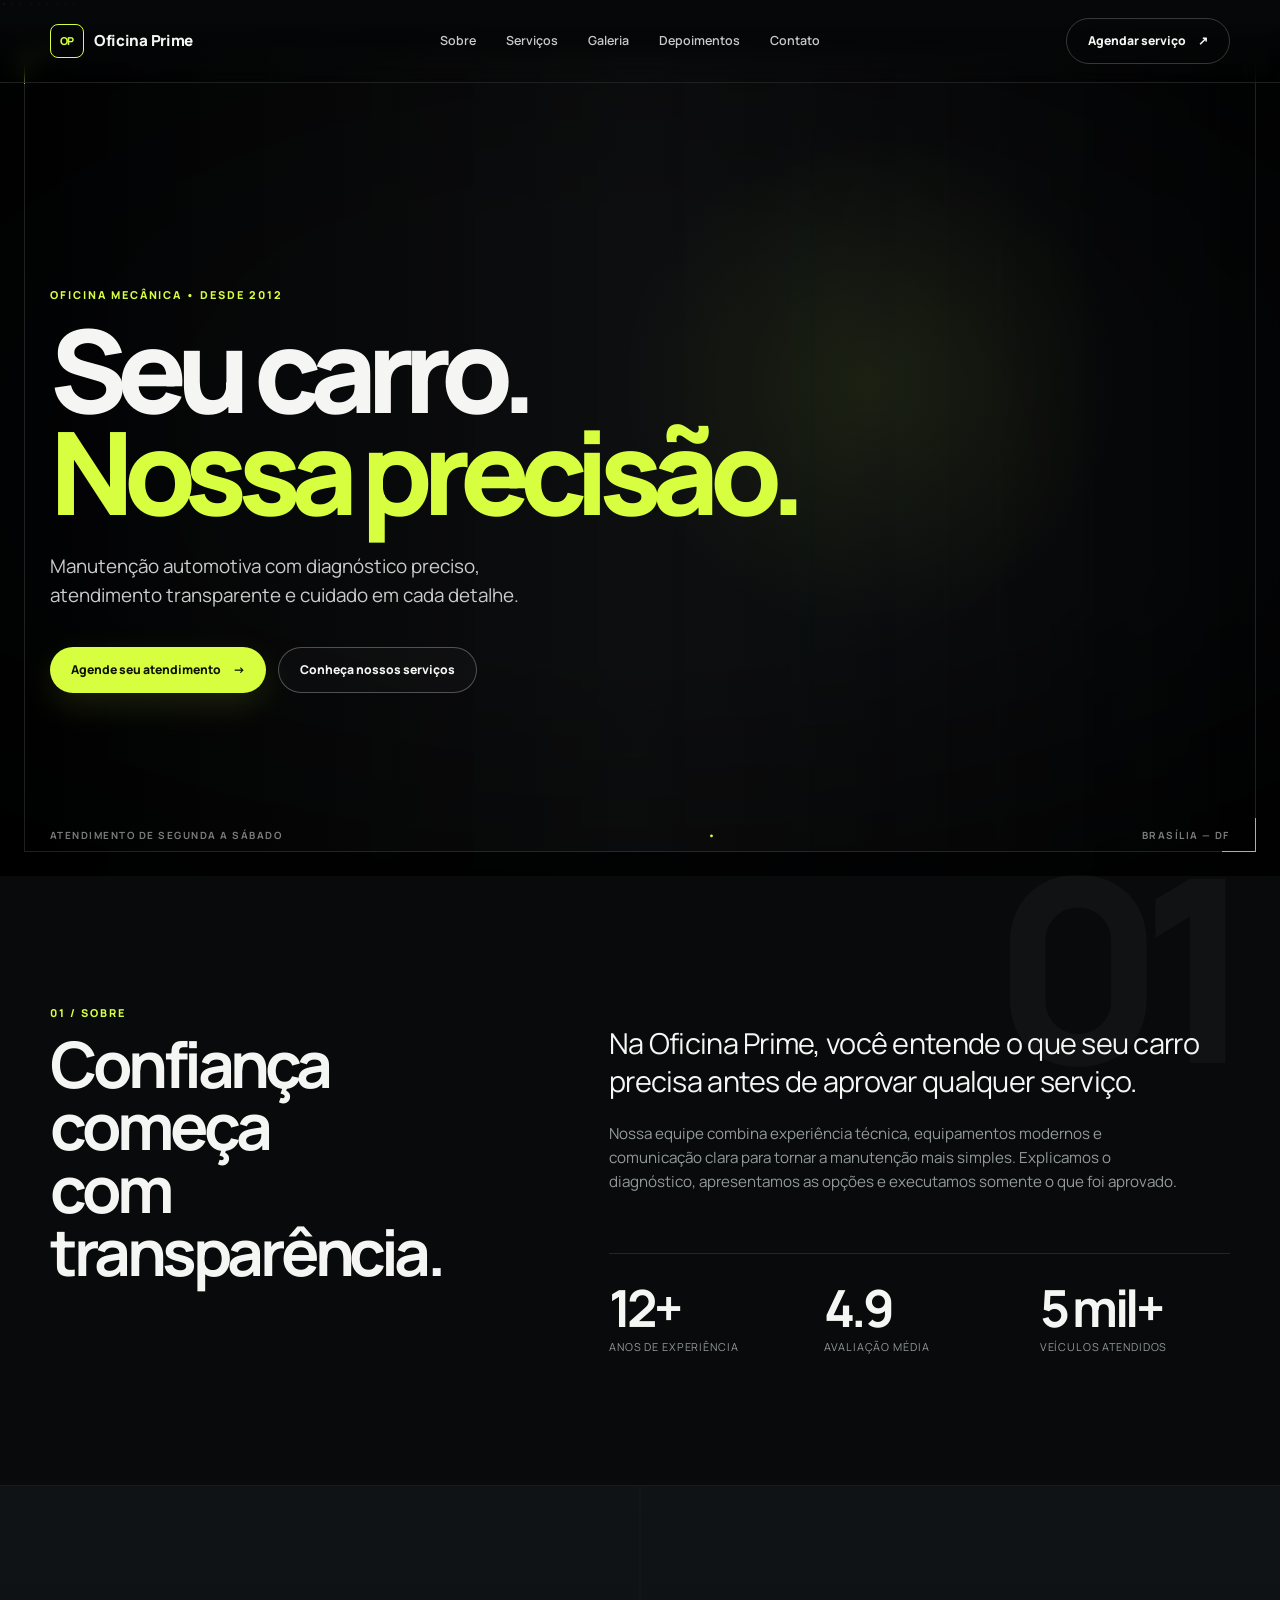
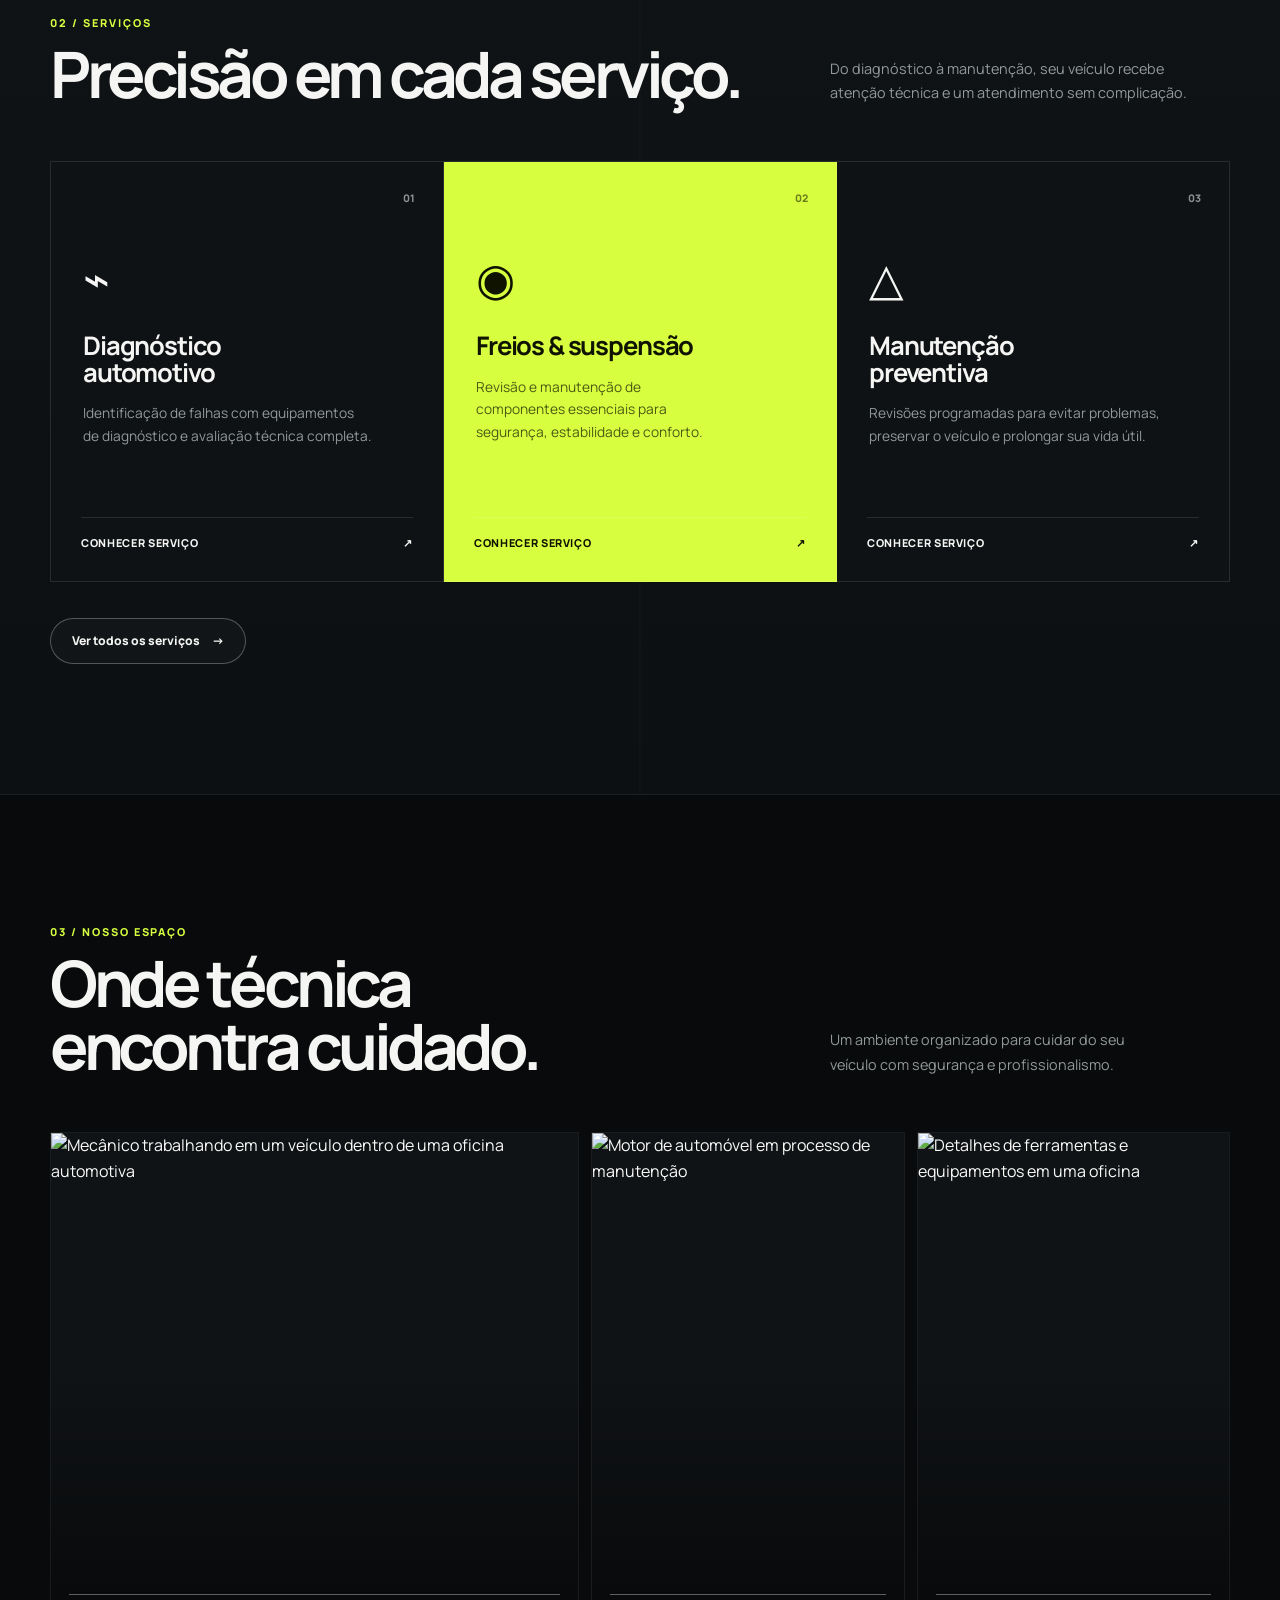
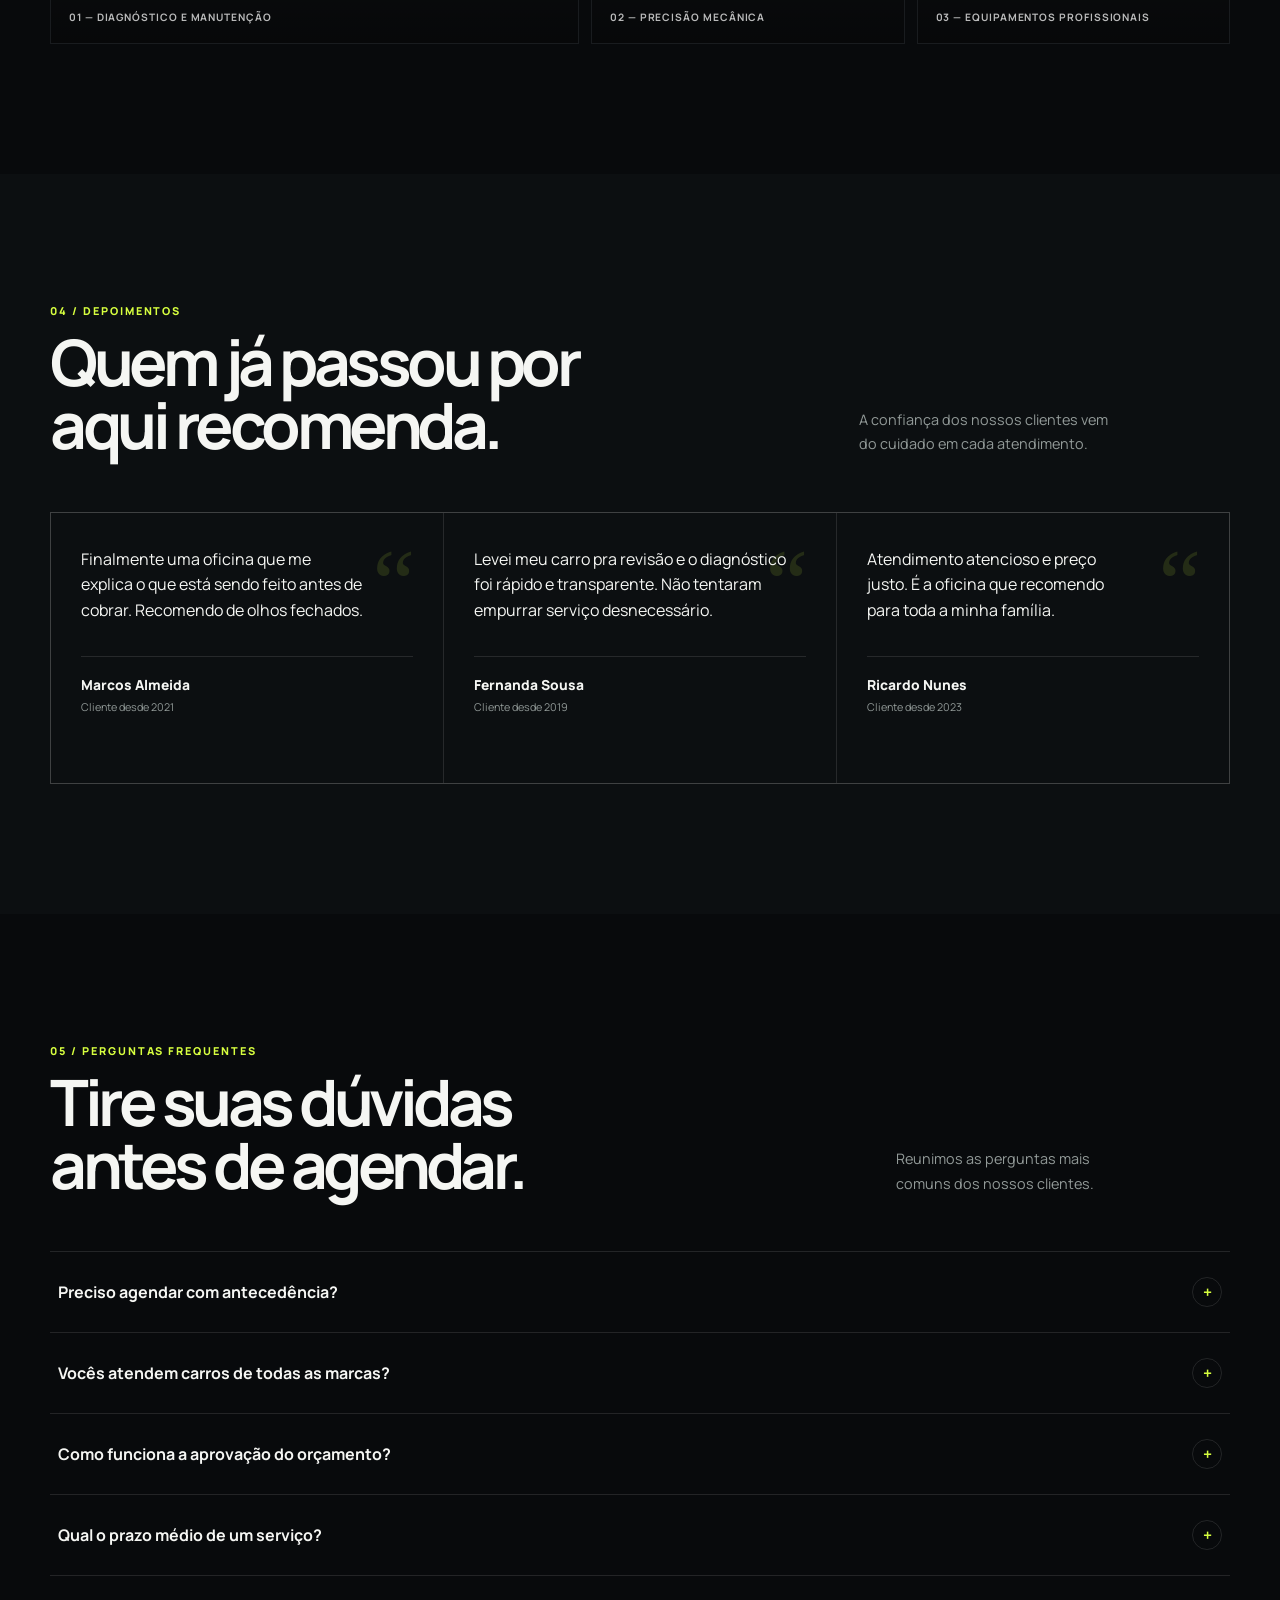
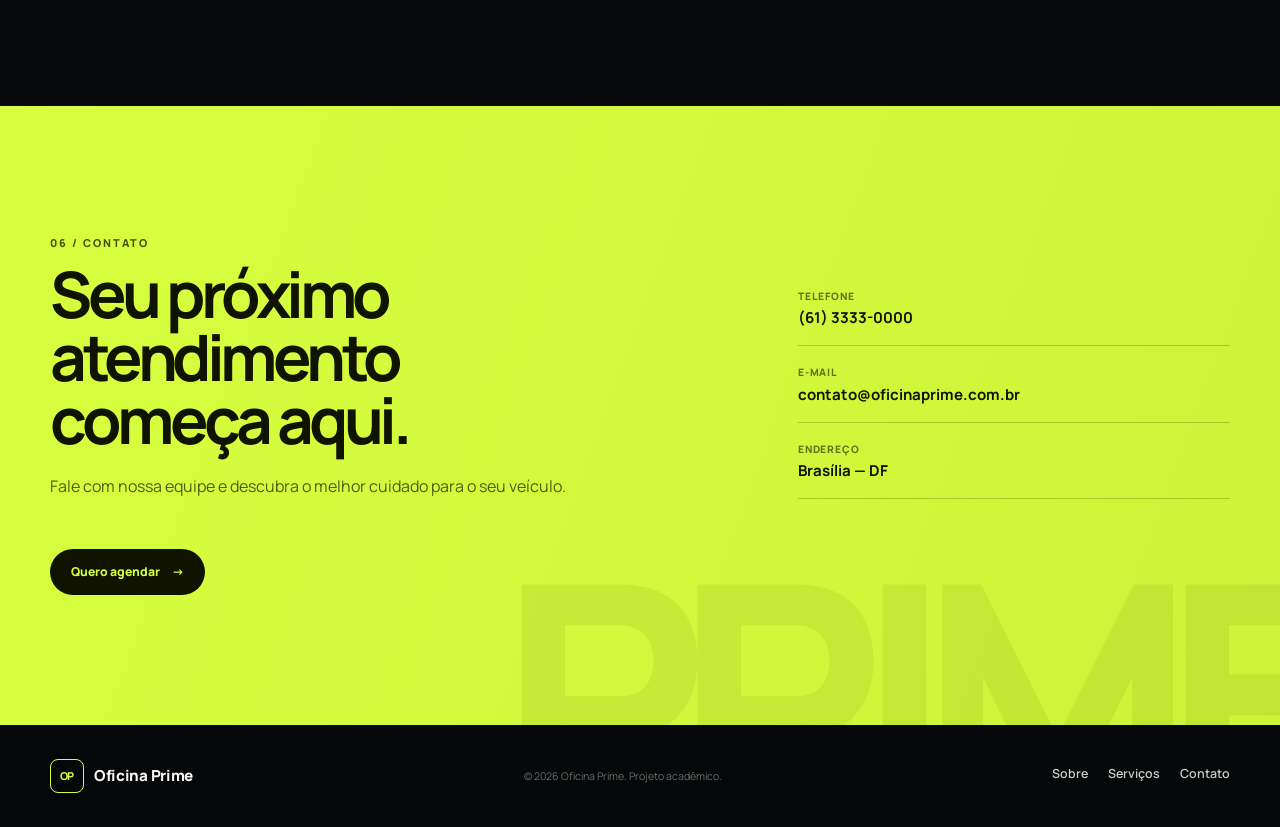
==== commit 26c1f832: "Menu responsivo" ====
--- a/index.html
+++ b/index.html
@@ -31,40 +31,95 @@
     <!-- =====================================================
      HEADER
      ===================================================== -->
-
     <header class="site-header">
-      <nav class="nav container" aria-label="Navegação principal">
+    <nav class="nav container" aria-label="Navegação principal">
+
         <a class="brand" href="index.html" aria-label="Oficina Prime - início">
-          <span class="brand-mark" aria-hidden="true"> OP </span>
-
-          <span> Oficina Prime </span>
+            <span class="brand-mark" aria-hidden="true">OP</span>
+            <span>Oficina Prime</span>
         </a>
 
         <ul class="nav-list">
-          <li>
-            <a href="#sobre"> Sobre </a>
-          </li>
-
-          <li>
-            <a href="servico.html"> Serviços </a>
-          </li>
-
-          <li>
-            <a href="#galeria"> Galeria </a>
-          </li>
-
-          <li>
-            <a href="#depoimentos"> Depoimentos </a>
-          </li>
-
-          <li>
-            <a href="#contato"> Contato </a>
-          </li>
+            <li><a href="index.html#sobre">Sobre</a></li>
+            <li><a href="servico.html">Serviços</a></li>
+            <li><a href="index.html#galeria">Galeria</a></li>
+            <li><a href="index.html#depoimentos">Depoimentos</a></li>
+            <li><a href="index.html#contato">Contato</a></li>
         </ul>
 
-        <a class="nav-cta" href=" agendamento.html"> Agendar atendimento </a>
-      </nav>
-    </header>
+        <a class="nav-cta" href="agendamento.html#agendamento">
+            Agendar serviço
+            <span aria-hidden="true">↗</span>
+        </a>
+
+        <!-- Checkbox invisível que controla o menu -->
+        <input
+            type="checkbox"
+            id="mobile-menu-toggle"
+            class="mobile-menu-checkbox"
+            aria-label="Abrir menu"
+        >
+
+        <!-- Botão visual -->
+        <label
+            for="mobile-menu-toggle"
+            class="mobile-menu-button"
+            aria-label="Abrir menu"
+        >
+            <span></span>
+            <span></span>
+            <span></span>
+        </label>
+
+        <!-- Menu mobile -->
+        <div class="mobile-menu-panel">
+            <ul>
+                <li>
+                    <a href="index.html#sobre">
+                        <span>Sobre</span>
+                        <span>↗</span>
+                    </a>
+                </li>
+
+                <li>
+                    <a href="servico.html">
+                        <span>Serviços</span>
+                        <span>↗</span>
+                    </a>
+                </li>
+
+                <li>
+                    <a href="index.html#galeria">
+                        <span>Galeria</span>
+                        <span>↗</span>
+                    </a>
+                </li>
+
+                <li>
+                    <a href="index.html#depoimentos">
+                        <span>Depoimentos</span>
+                        <span>↗</span>
+                    </a>
+                </li>
+
+                <li>
+                    <a href="index.html#contato">
+                        <span>Contato</span>
+                        <span>↗</span>
+                    </a>
+                </li>
+
+                <li class="mobile-menu-cta">
+                    <a href="agendamento.html#agendamento">
+                        <span>Agendar serviço</span>
+                        <span aria-hidden="true">↗</span>
+                    </a>
+                </li>
+            </ul>
+        </div>
+
+    </nav>
+</header>
 
     <main>
       <!-- =====================================================
@@ -94,7 +149,7 @@
               <span aria-hidden="true"> → </span>
             </a>
 
-            <a class="button button-ghost" href="servicos.html">
+            <a class="button button-ghost" href="servico.html">
               Conheça nossos serviços
             </a>
           </div>
@@ -522,7 +577,7 @@
         <nav aria-label="Links institucionais">
           <a href="#sobre"> Sobre </a>
 
-          <a href="servicos.html"> Serviços </a>
+          <a href="servico.html"> Serviços </a>
 
           <a href=" agendamento.html"> Contato </a>
         </nav>
--- a/css/style.css
+++ b/css/style.css
@@ -5,37 +5,35 @@
    CSS externo | Sem JavaScript
    ========================================================= */
 
-
 /* =========================================================
    DESIGN TOKENS
    ========================================================= */
 
 :root {
-    --bg: #080a0c;
-    --bg-soft: #0d1012;
-    --surface: #101316;
-    --surface-2: #171b1f;
-    --surface-3: #1c2125;
-
-    --text: #f5f6f3;
-    --muted: #929a98;
-    --muted-light: #c1c6c4;
-
-    --line: rgba(255, 255, 255, 0.11);
-    --line-light: rgba(255, 255, 255, 0.2);
-    --line-strong: rgba(255, 255, 255, 0.28);
-
-    --accent: #d7ff3f;
-    --accent-soft: rgba(215, 255, 63, 0.12);
-    --accent-dark: #101300;
-
-    --max-width: 1180px;
-    --radius: 18px;
-    --radius-small: 10px;
-
-    --ease: cubic-bezier(0.22, 1, 0.36, 1);
-}
-
+  --bg: #080a0c;
+  --bg-soft: #0d1012;
+  --surface: #101316;
+  --surface-2: #171b1f;
+  --surface-3: #1c2125;
+
+  --text: #f5f6f3;
+  --muted: #929a98;
+  --muted-light: #c1c6c4;
+
+  --line: rgba(255, 255, 255, 0.11);
+  --line-light: rgba(255, 255, 255, 0.2);
+  --line-strong: rgba(255, 255, 255, 0.28);
+
+  --accent: #d7ff3f;
+  --accent-soft: rgba(215, 255, 63, 0.12);
+  --accent-dark: #101300;
+
+  --max-width: 1180px;
+  --radius: 18px;
+  --radius-small: 10px;
+
+  --ease: cubic-bezier(0.22, 1, 0.36, 1);
+}
 
 /* =========================================================
    RESET
@@ -44,86 +42,84 @@
 *,
 *::before,
 *::after {
-    box-sizing: border-box;
-    margin: 0;
-    padding: 0;
+  box-sizing: border-box;
+  margin: 0;
+  padding: 0;
 }
 
 html {
-    scroll-behavior: smooth;
-    background: var(--bg);
+  scroll-behavior: smooth;
+  background: var(--bg);
 }
 
 body {
-    min-width: 320px;
-    background: var(--bg);
-    color: var(--text);
-    font-family: "Manrope", Arial, sans-serif;
-    line-height: 1.6;
-    overflow-x: hidden;
+  min-width: 320px;
+  background: var(--bg);
+  color: var(--text);
+  font-family: "Manrope", Arial, sans-serif;
+  line-height: 1.6;
+  overflow-x: hidden;
 }
 
 ::selection {
-    background: var(--accent);
-    color: var(--accent-dark);
+  background: var(--accent);
+  color: var(--accent-dark);
 }
 
 img {
-    display: block;
-    max-width: 100%;
+  display: block;
+  max-width: 100%;
 }
 
 a {
-    color: inherit;
-    text-decoration: none;
+  color: inherit;
+  text-decoration: none;
 }
 
 button,
 a {
-    -webkit-tap-highlight-color: transparent;
+  -webkit-tap-highlight-color: transparent;
 }
 
 button,
 input,
 textarea,
 select {
-    font: inherit;
+  font: inherit;
 }
 
 address {
-    font-style: normal;
+  font-style: normal;
 }
 
 h1,
 h2,
 h3,
 p {
-    text-wrap: balance;
-}
-
+  text-wrap: balance;
+}
 
 /* =========================================================
    GLOBAL
    ========================================================= */
 
 .container {
-    width: min(calc(100% - 40px), var(--max-width));
-    margin-inline: auto;
+  width: min(calc(100% - 40px), var(--max-width));
+  margin-inline: auto;
 }
 
 .section {
-    padding-block: 130px;
+  padding-block: 130px;
 }
 
 .eyebrow {
-    color: var(--accent);
-    font-size: 0.68rem;
-    font-weight: 800;
-    letter-spacing: 0.18em;
-    line-height: 1.2;
-    text-transform: uppercase;
-}
-
+  color: var(--accent);
+  font-size: 0.68rem;
+  font-weight: 800;
+  letter-spacing: 0.18em;
+  line-height: 1.2;
+  text-transform: uppercase;
+}
 
 /* =========================================================
    ACCESSIBILITY
@@ -131,184 +127,463 @@
 
 a:focus-visible,
 summary:focus-visible {
-    outline: 2px solid var(--accent);
-    outline-offset: 5px;
-}
-
+  outline: 2px solid var(--accent);
+  outline-offset: 5px;
+}
 
 /* =========================================================
    HEADER
    ========================================================= */
 
 .site-header {
+  position: absolute;
+  z-index: 20;
+  top: 0;
+  left: 0;
+  width: 100%;
+  border-bottom: 1px solid rgba(255, 255, 255, 0.1);
+
+  background: linear-gradient(
+    180deg,
+    rgba(5, 7, 8, 0.9) 0%,
+    rgba(5, 7, 8, 0.5) 55%,
+    rgba(5, 7, 8, 0) 100%
+  );
+
+  backdrop-filter: blur(10px);
+  -webkit-backdrop-filter: blur(10px);
+}
+
+.nav {
+  min-height: 82px;
+
+  display: flex;
+  align-items: center;
+  justify-content: space-between;
+
+  gap: 24px;
+}
+
+.brand {
+  display: inline-flex;
+  align-items: center;
+  gap: 10px;
+
+  font-size: 0.95rem;
+  font-weight: 800;
+  letter-spacing: -0.02em;
+
+  transition: opacity 250ms ease;
+}
+
+.brand:hover {
+  opacity: 0.88;
+}
+
+.brand-mark {
+  width: 34px;
+  height: 34px;
+
+  display: grid;
+  place-items: center;
+
+  border: 1px solid var(--accent);
+  border-radius: 8px;
+
+  color: var(--accent);
+
+  font-size: 0.68rem;
+  font-weight: 800;
+  letter-spacing: -0.04em;
+
+  transition:
+    background 300ms var(--ease),
+    color 300ms var(--ease),
+    transform 300ms var(--ease);
+}
+
+.brand:hover .brand-mark {
+  background: var(--accent);
+  color: var(--accent-dark);
+  transform: rotate(-4deg);
+}
+
+.nav-list {
+  display: flex;
+  align-items: center;
+
+  gap: 30px;
+
+  list-style: none;
+}
+
+.nav-list a,
+.footer-inner nav a {
+  position: relative;
+
+  display: inline-block;
+
+  padding-bottom: 5px;
+
+  color: #c7cac8;
+
+  font-size: 0.78rem;
+  font-weight: 600;
+
+  transition: color 250ms ease;
+}
+
+.nav-list a::after,
+.footer-inner nav a::after {
+  content: "";
+
+  position: absolute;
+  left: 0;
+  bottom: 0;
+
+  width: 100%;
+  height: 1px;
+
+  background: var(--accent);
+
+  transform: scaleX(0);
+  transform-origin: left;
+
+  transition: transform 400ms var(--ease);
+}
+
+.nav-list a:hover,
+.footer-inner nav a:hover {
+  color: var(--accent);
+}
+
+.nav-list a:hover::after,
+.footer-inner nav a:hover::after {
+  transform: scaleX(1);
+}
+
+/* =========================================================
+   BUTTONS
+   ========================================================= */
+
+.nav-cta,
+.button {
+  display: inline-flex;
+  align-items: center;
+  justify-content: center;
+
+  gap: 12px;
+
+  min-height: 46px;
+
+  padding-inline: 21px;
+
+  border-radius: 999px;
+
+  font-size: 0.76rem;
+  font-weight: 800;
+
+  transition:
+    transform 350ms var(--ease),
+    background 350ms var(--ease),
+    border-color 350ms var(--ease),
+    color 350ms var(--ease),
+    box-shadow 350ms var(--ease);
+}
+
+.nav-cta {
+  border: 1px solid var(--line-light);
+}
+
+.nav-cta:hover {
+  background: var(--accent);
+  border-color: var(--accent);
+  color: var(--accent-dark);
+
+  transform: translateY(-2px);
+}
+
+/* =========================================================
+   MOBILE MENU
+   Menu responsivo sem JavaScript
+   ========================================================= */
+
+.mobile-menu-checkbox {
     position: absolute;
-    z-index: 20;
-    top: 0;
+    width: 1px;
+    height: 1px;
+    margin: -1px;
+    padding: 0;
+    overflow: hidden;
+    clip: rect(0 0 0 0);
+    clip-path: inset(50%);
+    white-space: nowrap;
+    border: 0;
+    opacity: 0;
+}
+
+.mobile-menu-button {
+    display: none;
+}
+
+.mobile-menu-panel {
+    display: none;
+}
+
+
+/* =========================================================
+   RESPONSIVE — MENU
+   ========================================================= */
+
+@media (max-width: 900px) {
+
+  .nav {
+    position: relative;
+  }
+
+  .nav-list {
+    display: none;
+  }
+
+  .nav-cta {
+    display: none;
+  }
+
+  /* Botão hambúrguer */
+
+  .mobile-menu-button {
+    position: relative;
+    z-index: 31;
+
+    width: 44px;
+    height: 44px;
+
+    display: flex;
+    flex-direction: column;
+    align-items: center;
+    justify-content: center;
+
+    gap: 5px;
+
+    border: 1px solid var(--line-light);
+    border-radius: 50%;
+
+    background: rgba(8, 10, 12, 0.72);
+
+    cursor: pointer;
+
+    transition:
+      background 300ms var(--ease),
+      border-color 300ms ease,
+      transform 300ms var(--ease);
+  }
+
+  .mobile-menu-button span {
+    display: block;
+
+    width: 16px;
+    height: 1px;
+
+    background: var(--text);
+
+    transform-origin: center;
+
+    transition:
+      transform 350ms var(--ease),
+      background 250ms ease,
+      width 350ms var(--ease),
+      opacity 250ms ease;
+  }
+
+  .mobile-menu-button:hover {
+    border-color: var(--accent);
+    background: rgba(215, 255, 63, 0.08);
+  }
+
+  .mobile-menu-button:hover span {
+    background: var(--accent);
+  }
+
+
+  /* =====================================================
+     PAINEL
+     ===================================================== */
+
+  .mobile-menu-panel {
+    position: absolute;
+    z-index: 30;
+
+    top: calc(100% + 12px);
+    right: 0;
     left: 0;
-    width: 100%;
-    border-bottom: 1px solid rgba(255, 255, 255, 0.1);
-
-    background:
-        linear-gradient(
-            180deg,
-            rgba(5, 7, 8, 0.9) 0%,
-            rgba(5, 7, 8, 0.5) 55%,
-            rgba(5, 7, 8, 0) 100%
-        );
-
-    backdrop-filter: blur(10px);
-    -webkit-backdrop-filter: blur(10px);
-}
-
-.nav {
-    min-height: 82px;
-
+
+    display: block;
+
+    padding: 14px;
+
+    border: 1px solid var(--line-light);
+
+    background: rgba(13, 16, 18, 0.97);
+
+    backdrop-filter: blur(18px);
+    -webkit-backdrop-filter: blur(18px);
+
+    opacity: 0;
+    visibility: hidden;
+
+    transform: translateY(-12px);
+
+    transition:
+      opacity 300ms var(--ease),
+      visibility 300ms var(--ease),
+      transform 400ms var(--ease);
+  }
+
+  .mobile-menu-panel ul {
+    display: grid;
+    gap: 0;
+
+    list-style: none;
+  }
+
+  .mobile-menu-panel li {
+    border-bottom: 1px solid var(--line);
+  }
+
+  .mobile-menu-panel li:last-child {
+    border-bottom: 0;
+  }
+
+
+  /* =====================================================
+     LINKS
+     ===================================================== */
+
+  .mobile-menu-panel a {
     display: flex;
     align-items: center;
     justify-content: space-between;
 
-    gap: 24px;
-}
-
-.brand {
-    display: inline-flex;
-    align-items: center;
-    gap: 10px;
-
-    font-size: 0.95rem;
-    font-weight: 800;
-    letter-spacing: -0.02em;
-
-    transition: opacity 250ms ease;
-}
-
-.brand:hover {
-    opacity: 0.88;
-}
-
-.brand-mark {
-    width: 34px;
-    height: 34px;
-
-    display: grid;
-    place-items: center;
+    min-height: 58px;
+
+    padding-inline: 10px;
+
+    color: var(--muted-light);
+
+    font-size: 0.9rem;
+    font-weight: 700;
+
+    transition:
+      color 250ms ease,
+      padding-left 300ms var(--ease);
+  }
+
+  .mobile-menu-panel a:hover {
+    color: var(--accent);
+    padding-left: 16px;
+  }
+
+  .mobile-menu-panel a > span:last-child {
+    color: var(--accent);
+    font-size: 0.9rem;
+    opacity: 0.75;
+  }
+
+
+  /* =====================================================
+     CTA MOBILE
+     ===================================================== */
+
+  .mobile-menu-panel .mobile-menu-cta {
+    margin-top: 12px;
+    border-bottom: 0;
+  }
+
+  .mobile-menu-panel .mobile-menu-cta a {
+    min-height: 54px;
+
+    padding-inline: 20px;
 
     border: 1px solid var(--accent);
-    border-radius: 8px;
-
-    color: var(--accent);
-
-    font-size: 0.68rem;
-    font-weight: 800;
-    letter-spacing: -0.04em;
-
-    transition:
-        background 300ms var(--ease),
-        color 300ms var(--ease),
-        transform 300ms var(--ease);
-}
-
-.brand:hover .brand-mark {
+    border-radius: 999px;
+
     background: var(--accent);
     color: var(--accent-dark);
-    transform: rotate(-4deg);
-}
-
-.nav-list {
-    display: flex;
-    align-items: center;
-
-    gap: 30px;
-
-    list-style: none;
-}
-
-.nav-list a,
-.footer-inner nav a {
-    position: relative;
-
-    display: inline-block;
-
-    padding-bottom: 5px;
-
-    color: #c7cac8;
-
-    font-size: 0.78rem;
-    font-weight: 600;
-
-    transition: color 250ms ease;
-}
-
-.nav-list a::after,
-.footer-inner nav a::after {
-    content: "";
-
-    position: absolute;
-    left: 0;
-    bottom: 0;
-
-    width: 100%;
-    height: 1px;
-
-    background: var(--accent);
-
-    transform: scaleX(0);
-    transform-origin: left;
-
-    transition: transform 400ms var(--ease);
-}
-
-.nav-list a:hover,
-.footer-inner nav a:hover {
-    color: var(--accent);
-}
-
-.nav-list a:hover::after,
-.footer-inner nav a:hover::after {
-    transform: scaleX(1);
-}
-
-
-/* =========================================================
-   BUTTONS
-   ========================================================= */
-
-.nav-cta,
-.button {
-    display: inline-flex;
-    align-items: center;
-    justify-content: center;
-
-    gap: 12px;
-
-    min-height: 46px;
-
-    padding-inline: 21px;
-
-    border-radius: 999px;
-
-    font-size: 0.76rem;
+
+    font-size: 0.75rem;
     font-weight: 800;
 
+    text-transform: uppercase;
+    letter-spacing: 0.04em;
+
     transition:
-        transform 350ms var(--ease),
-        background 350ms var(--ease),
-        border-color 350ms var(--ease),
-        color 350ms var(--ease),
-        box-shadow 350ms var(--ease);
-}
-
-.nav-cta {
-    border: 1px solid var(--line-light);
-}
-
-.nav-cta:hover {
-    background: var(--accent);
-    border-color: var(--accent);
+      background 250ms ease,
+      color 250ms ease,
+      transform 250ms var(--ease);
+  }
+
+  .mobile-menu-panel .mobile-menu-cta a:hover {
+    background: #e1ff68;
     color: var(--accent-dark);
-
+    padding-left: 20px;
     transform: translateY(-2px);
-}
+  }
+
+  .mobile-menu-panel .mobile-menu-cta a > span:last-child {
+    color: var(--accent-dark);
+    font-size: 1.1rem;
+    opacity: 1;
+
+    transition: transform 250ms var(--ease);
+  }
+
+  .mobile-menu-panel .mobile-menu-cta a:hover > span:last-child {
+    transform: translateX(4px);
+  }
+
+
+  /* =====================================================
+     ABRIR MENU
+     ===================================================== */
+
+  .mobile-menu-checkbox:checked ~ .mobile-menu-button span:nth-child(1) {
+    transform: translateY(6px) rotate(45deg);
+  }
+
+  .mobile-menu-checkbox:checked ~ .mobile-menu-button span:nth-child(2) {
+    width: 0;
+    opacity: 0;
+  }
+
+  .mobile-menu-checkbox:checked ~ .mobile-menu-button span:nth-child(3) {
+    transform: translateY(-6px) rotate(-45deg);
+  }
+
+  .mobile-menu-checkbox:checked ~ .mobile-menu-panel {
+    opacity: 1;
+    visibility: visible;
+    transform: translateY(0);
+  }
+}
+
+
+/* =========================================================
+   RESPONSIVE — 620PX
+   ========================================================= */
+
+@media (max-width: 620px) {
+
+  .mobile-menu-button {
+    width: 42px;
+    height: 42px;
+  }
+
+  .mobile-menu-panel {
+    top: calc(100% + 8px);
+  }
+
+}
+
 
 
 /* =========================================================
@@ -316,1279 +591,1237 @@
    ========================================================= */
 
 .hero {
-    position: relative;
-
-    min-height: 850px;
-
-    display: flex;
-    align-items: center;
-
-    overflow: hidden;
-    isolation: isolate;
+  position: relative;
+
+  min-height: 850px;
+
+  display: flex;
+  align-items: center;
+
+  overflow: hidden;
+  isolation: isolate;
 }
 
 .hero::before {
-    content: "";
-
-    position: absolute;
-    inset: -4%;
-
-    z-index: -3;
-
-    background:
-        linear-gradient(
-            90deg,
-            rgba(4, 5, 6, 0.97) 0%,
-            rgba(4, 5, 6, 0.82) 30%,
-            rgba(4, 5, 6, 0.48) 55%,
-            rgba(4, 5, 6, 0.2) 75%,
-            rgba(4, 5, 6, 0.58) 100%
-        ),
-        url("https://images.openai.com/static-rsc-4/J9XEcjwS8khHdvY824bc_a_D7ToQYi3SS4SushxaWf_hAIIKZANm3z7cgJ6xonuMHlvomdSQ1pOXsefHg6kYDiG3YLXV7Wgrr9OOvkVNQ3PKe7cLc3u8ps7wNwKSJLRiXW9v_p-H8PmX5MDppaCjmGeOzXjtiLNpYaKRdAmvf1fOMqSAPRlxaHKPpEtnssSI?purpose=fullsize")
-        center / cover no-repeat;
-
-    transform: scale(1.04);
-
-    animation:
-        hero-camera 18s ease-in-out infinite alternate,
-        hero-entry 1.8s var(--ease) both;
+  content: "";
+
+  position: absolute;
+  inset: -4%;
+
+  z-index: -3;
+
+  background:
+    linear-gradient(
+      90deg,
+      rgba(4, 5, 6, 0.97) 0%,
+      rgba(4, 5, 6, 0.82) 30%,
+      rgba(4, 5, 6, 0.48) 55%,
+      rgba(4, 5, 6, 0.2) 75%,
+      rgba(4, 5, 6, 0.58) 100%
+    ),
+    url("https://images.openai.com/static-rsc-4/J9XEcjwS8khHdvY824bc_a_D7ToQYi3SS4SushxaWf_hAIIKZANm3z7cgJ6xonuMHlvomdSQ1pOXsefHg6kYDiG3YLXV7Wgrr9OOvkVNQ3PKe7cLc3u8ps7wNwKSJLRiXW9v_p-H8PmX5MDppaCjmGeOzXjtiLNpYaKRdAmvf1fOMqSAPRlxaHKPpEtnssSI?purpose=fullsize")
+      center / cover no-repeat;
+
+  transform: scale(1.04);
+
+  animation:
+    hero-camera 18s ease-in-out infinite alternate,
+    hero-entry 1.8s var(--ease) both;
 }
 
 @keyframes hero-camera {
-    from {
-        transform: scale(1.04) translate3d(0, 0, 0);
-    }
-
-    to {
-        transform: scale(1.1) translate3d(-1.2%, -0.5%, 0);
-    }
+  from {
+    transform: scale(1.04) translate3d(0, 0, 0);
+  }
+
+  to {
+    transform: scale(1.1) translate3d(-1.2%, -0.5%, 0);
+  }
 }
 
 @keyframes hero-entry {
-    from {
-        opacity: 0;
-    }
-
-    to {
-        opacity: 1;
-    }
+  from {
+    opacity: 0;
+  }
+
+  to {
+    opacity: 1;
+  }
 }
 
 .hero::after {
-    content: "";
-
-    position: absolute;
-    inset: 0;
-
-    z-index: -1;
-
-    pointer-events: none;
-
-    background:
-        radial-gradient(
-            circle at 68% 42%,
-            rgba(215, 255, 63, 0.08),
-            transparent 25%
-        ),
-        radial-gradient(
-            ellipse at center,
-            transparent 35%,
-            rgba(0, 0, 0, 0.72) 100%
-        ),
-        linear-gradient(
-            180deg,
-            rgba(0, 0, 0, 0.2),
-            transparent 25%,
-            transparent 70%,
-            rgba(0, 0, 0, 0.45)
-        );
+  content: "";
+
+  position: absolute;
+  inset: 0;
+
+  z-index: -1;
+
+  pointer-events: none;
+
+  background:
+    radial-gradient(
+      circle at 68% 42%,
+      rgba(215, 255, 63, 0.08),
+      transparent 25%
+    ),
+    radial-gradient(
+      ellipse at center,
+      transparent 35%,
+      rgba(0, 0, 0, 0.72) 100%
+    ),
+    linear-gradient(
+      180deg,
+      rgba(0, 0, 0, 0.2),
+      transparent 25%,
+      transparent 70%,
+      rgba(0, 0, 0, 0.45)
+    );
 }
 
 .hero-overlay {
-    position: absolute;
-    inset: 24px;
-
-    z-index: 1;
-
-    pointer-events: none;
-
-    border: 1px solid rgba(255, 255, 255, 0.12);
-
-    background:
-        linear-gradient(
-            90deg,
-            transparent,
-            rgba(255, 255, 255, 0.035),
-            transparent
-        );
+  position: absolute;
+  inset: 24px;
+
+  z-index: 1;
+
+  pointer-events: none;
+
+  border: 1px solid rgba(255, 255, 255, 0.12);
+
+  background: linear-gradient(
+    90deg,
+    transparent,
+    rgba(255, 255, 255, 0.035),
+    transparent
+  );
 }
 
 .hero-overlay::before,
 .hero-overlay::after {
-    content: "";
-
-    position: absolute;
-
-    width: 34px;
-    height: 34px;
-
-    border-color: var(--accent);
-    border-style: solid;
-
-    opacity: 0.75;
+  content: "";
+
+  position: absolute;
+
+  width: 34px;
+  height: 34px;
+
+  border-color: var(--accent);
+  border-style: solid;
+
+  opacity: 0.75;
 }
 
 .hero-overlay::before {
-    top: -1px;
-    left: -1px;
-
-    border-width: 1px 0 0 1px;
+  top: -1px;
+  left: -1px;
+
+  border-width: 1px 0 0 1px;
 }
 
 .hero-overlay::after {
-    right: -1px;
-    bottom: -1px;
-
-    border-width: 0 1px 1px 0;
+  right: -1px;
+  bottom: -1px;
+
+  border-width: 0 1px 1px 0;
 }
 
 .hero-content {
-    position: relative;
-    z-index: 2;
-
-    padding-top: 80px;
+  position: relative;
+  z-index: 2;
+
+  padding-top: 80px;
 }
 
 .hero-content .eyebrow {
+  opacity: 0;
+
+  animation: hero-fade-up 1s 250ms var(--ease) forwards;
+}
+
+.hero h1 {
+  max-width: 900px;
+
+  margin-top: 18px;
+
+  font-size: clamp(3.6rem, 9vw, 8rem);
+  font-weight: 800;
+
+  letter-spacing: -0.085em;
+  line-height: 0.88;
+
+  opacity: 0;
+
+  animation: hero-title 1.2s 400ms var(--ease) forwards;
+}
+
+.hero h1 em {
+  color: var(--accent);
+  font-style: normal;
+}
+
+@keyframes hero-title {
+  from {
     opacity: 0;
-
-    animation:
-        hero-fade-up 1s 250ms var(--ease) forwards;
-}
-
-.hero h1 {
-    max-width: 900px;
-
-    margin-top: 18px;
-
-    font-size: clamp(3.6rem, 9vw, 8rem);
-    font-weight: 800;
-
-    letter-spacing: -0.085em;
-    line-height: 0.88;
-
+    transform: translateY(35px);
+    filter: blur(8px);
+  }
+
+  to {
+    opacity: 1;
+    transform: translateY(0);
+    filter: blur(0);
+  }
+}
+
+.hero-text {
+  max-width: 560px;
+
+  margin-top: 30px;
+
+  color: #c8ccca;
+
+  font-size: clamp(1rem, 2vw, 1.18rem);
+  line-height: 1.55;
+
+  opacity: 0;
+
+  animation: hero-fade-up 1s 650ms var(--ease) forwards;
+}
+
+.hero-actions {
+  display: flex;
+  flex-wrap: wrap;
+
+  gap: 12px;
+
+  margin-top: 36px;
+
+  opacity: 0;
+
+  animation: hero-fade-up 1s 800ms var(--ease) forwards;
+}
+
+@keyframes hero-fade-up {
+  from {
     opacity: 0;
-
-    animation:
-        hero-title 1.2s 400ms var(--ease) forwards;
-}
-
-.hero h1 em {
-    color: var(--accent);
-    font-style: normal;
-}
-
-@keyframes hero-title {
-    from {
-        opacity: 0;
-        transform: translateY(35px);
-        filter: blur(8px);
-    }
-
-    to {
-        opacity: 1;
-        transform: translateY(0);
-        filter: blur(0);
-    }
-}
-
-.hero-text {
-    max-width: 560px;
-
-    margin-top: 30px;
-
-    color: #c8ccca;
-
-    font-size: clamp(1rem, 2vw, 1.18rem);
-    line-height: 1.55;
-
-    opacity: 0;
-
-    animation:
-        hero-fade-up 1s 650ms var(--ease) forwards;
-}
-
-.hero-actions {
-    display: flex;
-    flex-wrap: wrap;
-
-    gap: 12px;
-
-    margin-top: 36px;
-
-    opacity: 0;
-
-    animation:
-        hero-fade-up 1s 800ms var(--ease) forwards;
-}
-
-@keyframes hero-fade-up {
-    from {
-        opacity: 0;
-        transform: translateY(22px);
-    }
-
-    to {
-        opacity: 1;
-        transform: translateY(0);
-    }
+    transform: translateY(22px);
+  }
+
+  to {
+    opacity: 1;
+    transform: translateY(0);
+  }
 }
 
 .button-primary {
-    background: var(--accent);
-    color: var(--accent-dark);
-
-    box-shadow:
-        0 12px 35px rgba(215, 255, 63, 0.12);
+  background: var(--accent);
+  color: var(--accent-dark);
+
+  box-shadow: 0 12px 35px rgba(215, 255, 63, 0.12);
 }
 
 .button-primary:hover {
-    transform: translateY(-3px);
-
-    box-shadow:
-        0 18px 45px rgba(215, 255, 63, 0.2);
+  transform: translateY(-3px);
+
+  box-shadow: 0 18px 45px rgba(215, 255, 63, 0.2);
 }
 
 .button-primary span {
-    transition: transform 300ms var(--ease);
+  transition: transform 300ms var(--ease);
 }
 
 .button-primary:hover span {
-    transform: translateX(4px);
+  transform: translateX(4px);
 }
 
 .button-ghost {
-    border: 1px solid rgba(255, 255, 255, 0.28);
-
-    color: var(--text);
-
-    background: rgba(255, 255, 255, 0.025);
-
-    backdrop-filter: blur(5px);
+  border: 1px solid rgba(255, 255, 255, 0.28);
+
+  color: var(--text);
+
+  background: rgba(255, 255, 255, 0.025);
+
+  backdrop-filter: blur(5px);
 }
 
 .button-ghost:hover {
-    border-color: rgba(255, 255, 255, 0.6);
-
-    background: rgba(255, 255, 255, 0.08);
-
-    transform: translateY(-3px);
+  border-color: rgba(255, 255, 255, 0.6);
+
+  background: rgba(255, 255, 255, 0.08);
+
+  transform: translateY(-3px);
 }
 
 .hero-note {
-    position: absolute;
-
-    z-index: 2;
-
-    right: 0;
-    bottom: 32px;
-    left: 0;
-
-    display: flex;
-    justify-content: space-between;
-
-    color: rgba(255, 255, 255, 0.48);
-
-    font-size: 0.62rem;
-    font-weight: 700;
-
-    letter-spacing: 0.15em;
-
-    opacity: 0;
-
-    animation:
-        hero-fade-up 1s 1s var(--ease) forwards;
+  position: absolute;
+
+  z-index: 2;
+
+  right: 0;
+  bottom: 32px;
+  left: 0;
+
+  display: flex;
+  justify-content: space-between;
+
+  color: rgba(255, 255, 255, 0.48);
+
+  font-size: 0.62rem;
+  font-weight: 700;
+
+  letter-spacing: 0.15em;
+
+  opacity: 0;
+
+  animation: hero-fade-up 1s 1s var(--ease) forwards;
 }
 
 .hero-note span:nth-child(2) {
-    color: var(--accent);
-}
-
+  color: var(--accent);
+}
 
 /* =========================================================
    ABOUT
    ========================================================= */
 
 .about {
-    position: relative;
-
-    display: grid;
-
-    grid-template-columns: 0.85fr 1.15fr;
-
-    gap: 100px;
+  position: relative;
+
+  display: grid;
+
+  grid-template-columns: 0.85fr 1.15fr;
+
+  gap: 100px;
 }
 
 .about::before {
-    content: "01";
-
-    position: absolute;
-
-    top: 0;
-    right: 0;
-
-    color: rgba(255, 255, 255, 0.035);
-
-    font-size: clamp(8rem, 20vw, 18rem);
-    font-weight: 800;
-
-    letter-spacing: -0.1em;
-    line-height: 0.7;
-
-    pointer-events: none;
+  content: "01";
+
+  position: absolute;
+
+  top: 0;
+  right: 0;
+
+  color: rgba(255, 255, 255, 0.035);
+
+  font-size: clamp(8rem, 20vw, 18rem);
+  font-weight: 800;
+
+  letter-spacing: -0.1em;
+  line-height: 0.7;
+
+  pointer-events: none;
 }
 
 .about h2,
 .section-heading h2,
 .contact h2 {
-    margin-top: 14px;
-
-    font-size: clamp(2.5rem, 5vw, 4.7rem);
-
-    letter-spacing: -0.07em;
-    line-height: 0.98;
+  margin-top: 14px;
+
+  font-size: clamp(2.5rem, 5vw, 4.7rem);
+
+  letter-spacing: -0.07em;
+  line-height: 0.98;
 }
 
 .about-copy {
-    padding-top: 18px;
+  padding-top: 18px;
 }
 
 .lead {
-    max-width: 700px;
-
-    color: var(--text);
-
-    font-size: clamp(1.3rem, 2.5vw, 1.8rem);
-
-    line-height: 1.32;
-    letter-spacing: -0.025em;
+  max-width: 700px;
+
+  color: var(--text);
+
+  font-size: clamp(1.3rem, 2.5vw, 1.8rem);
+
+  line-height: 1.32;
+  letter-spacing: -0.025em;
 }
 
 .about-copy > p + p {
-    max-width: 650px;
-
-    margin-top: 22px;
-
-    color: var(--muted);
-
-    font-size: 0.95rem;
-}
-
+  max-width: 650px;
+
+  margin-top: 22px;
+
+  color: var(--muted);
+
+  font-size: 0.95rem;
+}
 
 /* =========================================================
    STATS
    ========================================================= */
 
 .stats {
-    display: grid;
-
-    grid-template-columns: repeat(3, 1fr);
-
-    gap: 25px;
-
-    margin-top: 58px;
-    padding-top: 28px;
-
-    border-top: 1px solid var(--line);
+  display: grid;
+
+  grid-template-columns: repeat(3, 1fr);
+
+  gap: 25px;
+
+  margin-top: 58px;
+  padding-top: 28px;
+
+  border-top: 1px solid var(--line);
 }
 
 .stats div {
-    display: grid;
-    gap: 5px;
+  display: grid;
+  gap: 5px;
 }
 
 .stats strong {
-    font-size: clamp(2rem, 4vw, 3.2rem);
-
-    letter-spacing: -0.07em;
-    line-height: 1;
+  font-size: clamp(2rem, 4vw, 3.2rem);
+
+  letter-spacing: -0.07em;
+  line-height: 1;
 }
 
 .stats span {
-    color: var(--muted);
-
-    font-size: 0.68rem;
-
-    text-transform: uppercase;
-    letter-spacing: 0.08em;
-}
-
+  color: var(--muted);
+
+  font-size: 0.68rem;
+
+  text-transform: uppercase;
+  letter-spacing: 0.08em;
+}
 
 /* =========================================================
    SERVICES
    ========================================================= */
 
 .services {
-    position: relative;
-
-    background:
-        linear-gradient(
-            180deg,
-            #101316 0%,
-            #0d1012 100%
-        );
-
-    border-block: 1px solid rgba(255, 255, 255, 0.05);
+  position: relative;
+
+  background: linear-gradient(180deg, #101316 0%, #0d1012 100%);
+
+  border-block: 1px solid rgba(255, 255, 255, 0.05);
 }
 
 .services::before {
-    content: "";
-
-    position: absolute;
-    inset: 0;
-
-    pointer-events: none;
-
-    background:
-        linear-gradient(
-            90deg,
-            transparent 49.9%,
-            rgba(255, 255, 255, 0.025) 50%,
-            transparent 50.1%
-        );
+  content: "";
+
+  position: absolute;
+  inset: 0;
+
+  pointer-events: none;
+
+  background: linear-gradient(
+    90deg,
+    transparent 49.9%,
+    rgba(255, 255, 255, 0.025) 50%,
+    transparent 50.1%
+  );
 }
 
 .section-heading {
-    display: flex;
-
-    align-items: flex-end;
-    justify-content: space-between;
-
-    gap: 50px;
-
-    margin-bottom: 55px;
+  display: flex;
+
+  align-items: flex-end;
+  justify-content: space-between;
+
+  gap: 50px;
+
+  margin-bottom: 55px;
 }
 
 .section-heading > p {
-    max-width: 400px;
-
-    color: var(--muted);
-
-    font-size: 0.9rem;
-    line-height: 1.7;
+  max-width: 400px;
+
+  color: var(--muted);
+
+  font-size: 0.9rem;
+  line-height: 1.7;
 }
 
 .service-grid {
-    display: grid;
-
-    grid-template-columns: repeat(3, 1fr);
-
-    border-top: 1px solid var(--line);
-    border-left: 1px solid var(--line);
+  display: grid;
+
+  grid-template-columns: repeat(3, 1fr);
+
+  border-top: 1px solid var(--line);
+  border-left: 1px solid var(--line);
 }
 
 .service-card {
-    position: relative;
-
-    min-height: 420px;
-
-    padding: 32px;
-
-    border-right: 1px solid var(--line);
-    border-bottom: 1px solid var(--line);
-
-    background: rgba(16, 19, 22, 0.7);
-
-    overflow: hidden;
-
-    transition:
-        background 500ms var(--ease),
-        transform 500ms var(--ease);
+  position: relative;
+
+  min-height: 420px;
+
+  padding: 32px;
+
+  border-right: 1px solid var(--line);
+  border-bottom: 1px solid var(--line);
+
+  background: rgba(16, 19, 22, 0.7);
+
+  overflow: hidden;
+
+  transition:
+    background 500ms var(--ease),
+    transform 500ms var(--ease);
 }
 
 .service-card::before {
-    content: "";
-
-    position: absolute;
-
-    left: 0;
-    bottom: 0;
-
-    width: 100%;
-    height: 2px;
-
-    background: var(--accent);
-
-    transform: scaleX(0);
-    transform-origin: left;
-
-    transition: transform 500ms var(--ease);
+  content: "";
+
+  position: absolute;
+
+  left: 0;
+  bottom: 0;
+
+  width: 100%;
+  height: 2px;
+
+  background: var(--accent);
+
+  transform: scaleX(0);
+  transform-origin: left;
+
+  transition: transform 500ms var(--ease);
 }
 
 .service-card:hover {
-    background: #171b1f;
-
-    transform: translateY(-6px);
+  background: #171b1f;
+
+  transform: translateY(-6px);
 }
 
 .service-card:hover::before {
-    transform: scaleX(1);
+  transform: scaleX(1);
 }
 
 .service-card-featured {
-    background: var(--accent);
-    color: var(--accent-dark);
+  background: var(--accent);
+  color: var(--accent-dark);
 }
 
 .service-card-featured:hover {
-    background: #e0ff57;
+  background: #e0ff57;
 }
 
 .service-number {
-    position: absolute;
-
-    top: 28px;
-    right: 28px;
-
-    font-size: 0.65rem;
-    font-weight: 800;
-
-    opacity: 0.55;
+  position: absolute;
+
+  top: 28px;
+  right: 28px;
+
+  font-size: 0.65rem;
+  font-weight: 800;
+
+  opacity: 0.55;
 }
 
 .service-icon {
-    margin-top: 62px;
-
-    font-size: 2.8rem;
-
-    line-height: 1;
-
-    transition: transform 500ms var(--ease);
+  margin-top: 62px;
+
+  font-size: 2.8rem;
+
+  line-height: 1;
+
+  transition: transform 500ms var(--ease);
 }
 
 .service-card:hover .service-icon {
-    transform: translateX(7px) scale(1.08);
+  transform: translateX(7px) scale(1.08);
 }
 
 .service-card h3 {
-    max-width: 260px;
-
-    margin-top: 32px;
-
-    font-size: 1.6rem;
-
-    line-height: 1.05;
-    letter-spacing: -0.045em;
+  max-width: 260px;
+
+  margin-top: 32px;
+
+  font-size: 1.6rem;
+
+  line-height: 1.05;
+  letter-spacing: -0.045em;
 }
 
 .service-card p {
-    max-width: 320px;
-
-    margin-top: 16px;
-
-    color: var(--muted);
-
-    font-size: 0.86rem;
-    line-height: 1.65;
+  max-width: 320px;
+
+  margin-top: 16px;
+
+  color: var(--muted);
+
+  font-size: 0.86rem;
+  line-height: 1.65;
 }
 
 .service-card-featured p {
-    color: rgba(16, 19, 0, 0.7);
+  color: rgba(16, 19, 0, 0.7);
 }
 
 .service-card a {
-    position: absolute;
-
-    right: 30px;
-    bottom: 30px;
-    left: 30px;
-
-    display: flex;
-    justify-content: space-between;
-
-    padding-top: 16px;
-
-    border-top: 1px solid var(--line);
-
-    font-size: 0.68rem;
-    font-weight: 800;
-
-    text-transform: uppercase;
-    letter-spacing: 0.06em;
+  position: absolute;
+
+  right: 30px;
+  bottom: 30px;
+  left: 30px;
+
+  display: flex;
+  justify-content: space-between;
+
+  padding-top: 16px;
+
+  border-top: 1px solid var(--line);
+
+  font-size: 0.68rem;
+  font-weight: 800;
+
+  text-transform: uppercase;
+  letter-spacing: 0.06em;
 }
 
 .service-card a span {
-    transition: transform 300ms var(--ease);
+  transition: transform 300ms var(--ease);
 }
 
 .service-card a:hover span {
-    transform: translate(4px, -4px);
-}
-
+  transform: translate(4px, -4px);
+}
 
 /* =========================================================
    GALLERY
    ========================================================= */
 
 .gallery {
-    position: relative;
+  position: relative;
 }
 
 .gallery-grid {
-    display: grid;
-
-    grid-template-columns: 1.35fr 0.8fr 0.8fr;
-
-    gap: 12px;
+  display: grid;
+
+  grid-template-columns: 1.35fr 0.8fr 0.8fr;
+
+  gap: 12px;
 }
 
 .gallery-item {
-    position: relative;
-
-    overflow: hidden;
-
-    background: var(--surface);
-
-    border: 1px solid rgba(255, 255, 255, 0.04);
+  position: relative;
+
+  overflow: hidden;
+
+  background: var(--surface);
+
+  border: 1px solid rgba(255, 255, 255, 0.04);
 }
 
 .gallery-item::after {
-    content: "";
-
-    position: absolute;
-    inset: 0;
-
-    background:
-        linear-gradient(
-            180deg,
-            transparent 45%,
-            rgba(0, 0, 0, 0.78)
-        );
-
-    pointer-events: none;
-
-    opacity: 0.75;
+  content: "";
+
+  position: absolute;
+  inset: 0;
+
+  background: linear-gradient(180deg, transparent 45%, rgba(0, 0, 0, 0.78));
+
+  pointer-events: none;
+
+  opacity: 0.75;
 }
 
 .gallery-item img {
-    width: 100%;
-    height: 370px;
-
-    object-fit: cover;
-
-    filter:
-        grayscale(15%)
-        contrast(1.04);
-
-    transition:
-        transform 1.2s var(--ease),
-        filter 800ms ease;
+  width: 100%;
+  height: 370px;
+
+  object-fit: cover;
+
+  filter: grayscale(15%) contrast(1.04);
+
+  transition:
+    transform 1.2s var(--ease),
+    filter 800ms ease;
 }
 
 .gallery-large img {
-    height: 510px;
+  height: 510px;
 }
 
 .gallery-item:hover img {
-    transform: scale(1.08);
-
-    filter:
-        grayscale(0%)
-        contrast(1.08);
+  transform: scale(1.08);
+
+  filter: grayscale(0%) contrast(1.08);
 }
 
 .gallery-item figcaption {
-    position: absolute;
-
-    z-index: 2;
-
-    right: 18px;
-    bottom: 18px;
-    left: 18px;
-
-    padding-top: 14px;
-
-    border-top: 1px solid rgba(255, 255, 255, 0.35);
-
-    color: rgba(255, 255, 255, 0.72);
-
-    font-size: 0.64rem;
-    font-weight: 700;
-
-    letter-spacing: 0.09em;
-    text-transform: uppercase;
-
-    transition:
-        color 300ms ease,
-        border-color 300ms ease;
+  position: absolute;
+
+  z-index: 2;
+
+  right: 18px;
+  bottom: 18px;
+  left: 18px;
+
+  padding-top: 14px;
+
+  border-top: 1px solid rgba(255, 255, 255, 0.35);
+
+  color: rgba(255, 255, 255, 0.72);
+
+  font-size: 0.64rem;
+  font-weight: 700;
+
+  letter-spacing: 0.09em;
+  text-transform: uppercase;
+
+  transition:
+    color 300ms ease,
+    border-color 300ms ease;
 }
 
 .gallery-item:hover figcaption {
-    color: var(--accent);
-    border-color: var(--accent);
-}
-
+  color: var(--accent);
+  border-color: var(--accent);
+}
 
 /* =========================================================
    TESTIMONIALS
    ========================================================= */
 
 .testimonials {
-    background: #0c0f11;
+  background: #0c0f11;
 }
 
 .testimonial-grid {
-    display: grid;
-
-    grid-template-columns: repeat(3, 1fr);
-
-    gap: 1px;
-
-    background: var(--line);
-
-    border: 1px solid var(--line);
+  display: grid;
+
+  grid-template-columns: repeat(3, 1fr);
+
+  gap: 1px;
+
+  background: var(--line);
+
+  border: 1px solid var(--line);
 }
 
 .testimonial-card {
-    position: relative;
-
-    min-height: 270px;
-
-    padding: 34px 30px;
-
-    background: #0c0f11;
-
-    border: 0;
-    border-radius: 0;
-
-    transition: background 500ms var(--ease);
+  position: relative;
+
+  min-height: 270px;
+
+  padding: 34px 30px;
+
+  background: #0c0f11;
+
+  border: 0;
+  border-radius: 0;
+
+  transition: background 500ms var(--ease);
 }
 
 .testimonial-card:hover {
-    background: #15191c;
+  background: #15191c;
 }
 
 .testimonial-card::before {
-    content: "“";
-
-    position: absolute;
-
-    top: 22px;
-    right: 28px;
-
-    color: rgba(215, 255, 63, 0.12);
-
-    font-family: Georgia, serif;
-
-    font-size: 6rem;
-
-    line-height: 1;
+  content: "“";
+
+  position: absolute;
+
+  top: 22px;
+  right: 28px;
+
+  color: rgba(215, 255, 63, 0.12);
+
+  font-family: Georgia, serif;
+
+  font-size: 6rem;
+
+  line-height: 1;
 }
 
 .testimonial-card p {
-    position: relative;
-    z-index: 1;
-
-    max-width: 360px;
-
-    font-size: 1rem;
-    line-height: 1.6;
+  position: relative;
+  z-index: 1;
+
+  max-width: 360px;
+
+  font-size: 1rem;
+  line-height: 1.6;
 }
 
 .testimonial-card footer {
-    display: grid;
-
-    gap: 3px;
-
-    margin-top: 32px;
-    padding-top: 17px;
-
-    border-top: 1px solid var(--line);
+  display: grid;
+
+  gap: 3px;
+
+  margin-top: 32px;
+  padding-top: 17px;
+
+  border-top: 1px solid var(--line);
 }
 
 .testimonial-card cite {
-    font-style: normal;
-
-    font-size: 0.86rem;
-    font-weight: 800;
+  font-style: normal;
+
+  font-size: 0.86rem;
+  font-weight: 800;
 }
 
 .testimonial-card footer span {
-    color: var(--muted);
-
-    font-size: 0.67rem;
-}
-
+  color: var(--muted);
+
+  font-size: 0.67rem;
+}
 
 /* =========================================================
    FAQ
    ========================================================= */
 
 .faq {
-    background: var(--bg);
+  background: var(--bg);
 }
 
 .faq-list {
-    display: grid;
-
-    gap: 0;
-
-    border-top: 1px solid var(--line);
+  display: grid;
+
+  gap: 0;
+
+  border-top: 1px solid var(--line);
 }
 
 .faq-item {
-    padding: 0;
-
-    background: transparent;
-
-    border: 0;
-    border-bottom: 1px solid var(--line);
-    border-radius: 0;
-
-    transition: background 300ms ease;
+  padding: 0;
+
+  background: transparent;
+
+  border: 0;
+  border-bottom: 1px solid var(--line);
+  border-radius: 0;
+
+  transition: background 300ms ease;
 }
 
 .faq-item:hover {
-    background: rgba(255, 255, 255, 0.025);
+  background: rgba(255, 255, 255, 0.025);
 }
 
 .faq-item summary {
-    display: flex;
-
-    align-items: center;
-    justify-content: space-between;
-
-    gap: 20px;
-
-    padding: 25px 8px;
-
-    list-style: none;
-
-    font-size: 1rem;
-    font-weight: 700;
-
-    cursor: pointer;
+  display: flex;
+
+  align-items: center;
+  justify-content: space-between;
+
+  gap: 20px;
+
+  padding: 25px 8px;
+
+  list-style: none;
+
+  font-size: 1rem;
+  font-weight: 700;
+
+  cursor: pointer;
 }
 
 .faq-item summary::-webkit-details-marker {
-    display: none;
+  display: none;
 }
 
 .faq-item summary::after {
-    content: "+";
-
-    display: grid;
-
-    flex-shrink: 0;
-
-    place-items: center;
-
-    width: 30px;
-    height: 30px;
-
-    border: 1px solid var(--line);
-    border-radius: 50%;
-
-    color: var(--accent);
-
-    font-size: 1rem;
-
-    transition:
-        transform 350ms var(--ease),
-        background 350ms ease,
-        color 350ms ease,
-        border-color 350ms ease;
+  content: "+";
+
+  display: grid;
+
+  flex-shrink: 0;
+
+  place-items: center;
+
+  width: 30px;
+  height: 30px;
+
+  border: 1px solid var(--line);
+  border-radius: 50%;
+
+  color: var(--accent);
+
+  font-size: 1rem;
+
+  transition:
+    transform 350ms var(--ease),
+    background 350ms ease,
+    color 350ms ease,
+    border-color 350ms ease;
 }
 
 .faq-item:hover summary::after {
-    border-color: var(--accent);
+  border-color: var(--accent);
 }
 
 .faq-item[open] summary::after {
-    content: "–";
-
-    background: var(--accent);
-    color: var(--accent-dark);
-
-    transform: rotate(180deg);
+  content: "–";
+
+  background: var(--accent);
+  color: var(--accent-dark);
+
+  transform: rotate(180deg);
 }
 
 .faq-item p {
-    max-width: 760px;
-
-    margin: 0;
-
-    padding: 0 55px 28px 8px;
-
-    color: var(--muted);
-
-    font-size: 0.9rem;
-    line-height: 1.7;
-}
-
+  max-width: 760px;
+
+  margin: 0;
+
+  padding: 0 55px 28px 8px;
+
+  color: var(--muted);
+
+  font-size: 0.9rem;
+  line-height: 1.7;
+}
 
 /* =========================================================
    HOME CONTACT CTA
    ========================================================= */
 
 .contact {
-    position: relative;
-
-    overflow: hidden;
-
-    background:
-        linear-gradient(
-            110deg,
-            rgba(215, 255, 63, 1) 0%,
-            rgba(205, 242, 55, 1) 100%
-        );
-
-    color: var(--accent-dark);
+  position: relative;
+
+  overflow: hidden;
+
+  background: linear-gradient(
+    110deg,
+    rgba(215, 255, 63, 1) 0%,
+    rgba(205, 242, 55, 1) 100%
+  );
+
+  color: var(--accent-dark);
 }
 
 .contact::before {
-    content: "PRIME";
-
-    position: absolute;
-
-    right: -40px;
-    bottom: -80px;
-
-    color: rgba(16, 19, 0, 0.06);
-
-    font-size: clamp(10rem, 25vw, 24rem);
-    font-weight: 800;
-
-    letter-spacing: -0.1em;
-    line-height: 0.7;
-
-    pointer-events: none;
+  content: "PRIME";
+
+  position: absolute;
+
+  right: -40px;
+  bottom: -80px;
+
+  color: rgba(16, 19, 0, 0.06);
+
+  font-size: clamp(10rem, 25vw, 24rem);
+  font-weight: 800;
+
+  letter-spacing: -0.1em;
+  line-height: 0.7;
+
+  pointer-events: none;
 }
 
 .contact-inner {
-    position: relative;
-    z-index: 2;
-
-    display: grid;
-
-    grid-template-columns: 1.2fr 0.8fr;
-
-    gap: 50px 100px;
-
-    align-items: end;
+  position: relative;
+  z-index: 2;
+
+  display: grid;
+
+  grid-template-columns: 1.2fr 0.8fr;
+
+  gap: 50px 100px;
+
+  align-items: end;
 }
 
 .contact .eyebrow {
-    color: #475300;
+  color: #475300;
 }
 
 .contact h2 {
-    max-width: 750px;
+  max-width: 750px;
 }
 
 .contact-inner > div:first-child > p:last-child {
-    max-width: 520px;
-
-    margin-top: 22px;
-
-    color: rgba(16, 19, 0, 0.68);
+  max-width: 520px;
+
+  margin-top: 22px;
+
+  color: rgba(16, 19, 0, 0.68);
 }
 
 .contact-details {
-    display: grid;
-
-    gap: 18px;
+  display: grid;
+
+  gap: 18px;
 }
 
 .contact-details a,
 .contact-details address {
-    display: grid;
-
-    gap: 2px;
-
-    padding-bottom: 15px;
-
-    border-bottom: 1px solid rgba(16, 19, 0, 0.2);
+  display: grid;
+
+  gap: 2px;
+
+  padding-bottom: 15px;
+
+  border-bottom: 1px solid rgba(16, 19, 0, 0.2);
 }
 
 .contact-details a {
-    transition: transform 300ms var(--ease);
+  transition: transform 300ms var(--ease);
 }
 
 .contact-details a:hover {
-    transform: translateX(5px);
+  transform: translateX(5px);
 }
 
 .contact-details span {
-    color: rgba(16, 19, 0, 0.58);
-
-    font-size: 0.64rem;
-    font-weight: 800;
-
-    text-transform: uppercase;
-    letter-spacing: 0.08em;
+  color: rgba(16, 19, 0, 0.58);
+
+  font-size: 0.64rem;
+  font-weight: 800;
+
+  text-transform: uppercase;
+  letter-spacing: 0.08em;
 }
 
 .contact-details strong {
-    font-size: 0.94rem;
+  font-size: 0.94rem;
 }
 
 .button-light {
-    justify-self: start;
-
-    background: var(--accent-dark);
-    color: var(--accent);
+  justify-self: start;
+
+  background: var(--accent-dark);
+  color: var(--accent);
 }
 
 .button-light:hover {
-    transform: translateY(-4px);
-
-    box-shadow:
-        0 18px 45px rgba(16, 19, 0, 0.18);
-}
-
+  transform: translateY(-4px);
+
+  box-shadow: 0 18px 45px rgba(16, 19, 0, 0.18);
+}
 
 /* =========================================================
    CONTACT PAGE
    ========================================================= */
 
 .contact-page {
-    position: relative;
-
-    min-height: 680px;
-
-    display: flex;
-    align-items: center;
-
-    overflow: hidden;
-
-    padding-block: 160px 110px;
-
-    background:
-        radial-gradient(
-            circle at 75% 45%,
-            rgba(215, 255, 63, 0.055),
-            transparent 28%
-        ),
-        var(--bg);
+  position: relative;
+
+  min-height: 680px;
+
+  display: flex;
+  align-items: center;
+
+  overflow: hidden;
+
+  padding-block: 160px 110px;
+
+  background:
+    radial-gradient(
+      circle at 75% 45%,
+      rgba(215, 255, 63, 0.055),
+      transparent 28%
+    ),
+    var(--bg);
 }
 
 .contact-page::before {
-    content: "CONTACT";
-
-    position: absolute;
-
-    right: -80px;
-    bottom: -40px;
-
-    color: rgba(255, 255, 255, 0.025);
-
-    font-size: clamp(8rem, 20vw, 18rem);
-    font-weight: 800;
-
-    letter-spacing: -0.11em;
-    line-height: 0.7;
-
-    pointer-events: none;
+  content: "CONTACT";
+
+  position: absolute;
+
+  right: -80px;
+  bottom: -40px;
+
+  color: rgba(255, 255, 255, 0.025);
+
+  font-size: clamp(8rem, 20vw, 18rem);
+  font-weight: 800;
+
+  letter-spacing: -0.11em;
+  line-height: 0.7;
+
+  pointer-events: none;
 }
 
 .contact-page::after {
-    content: "";
-
-    position: absolute;
-    inset: 0;
-
-    pointer-events: none;
-
-    background:
-        linear-gradient(
-            90deg,
-            transparent 0,
-            transparent 49.9%,
-            rgba(255, 255, 255, 0.025) 50%,
-            transparent 50.1%
-        );
+  content: "";
+
+  position: absolute;
+  inset: 0;
+
+  pointer-events: none;
+
+  background: linear-gradient(
+    90deg,
+    transparent 0,
+    transparent 49.9%,
+    rgba(255, 255, 255, 0.025) 50%,
+    transparent 50.1%
+  );
 }
 
 .contact-page-inner {
-    position: relative;
-    z-index: 2;
-
-    display: grid;
-
-    grid-template-columns: 1.15fr 0.85fr;
-
-    gap: 100px;
-
-    align-items: end;
+  position: relative;
+  z-index: 2;
+
+  display: grid;
+
+  grid-template-columns: 1.15fr 0.85fr;
+
+  gap: 100px;
+
+  align-items: end;
 }
 
 .contact-page-intro h1 {
-    max-width: 850px;
-
-    margin-top: 18px;
-
-    font-size: clamp(4.2rem, 8.5vw, 8rem);
-    font-weight: 800;
-
-    letter-spacing: -0.09em;
-    line-height: 0.86;
+  max-width: 850px;
+
+  margin-top: 18px;
+
+  font-size: clamp(4.2rem, 8.5vw, 8rem);
+  font-weight: 800;
+
+  letter-spacing: -0.09em;
+  line-height: 0.86;
 }
 
 .contact-page-intro h1 em {
-    color: var(--accent);
-    font-style: normal;
+  color: var(--accent);
+  font-style: normal;
 }
 
 .contact-page-intro p {
-    max-width: 520px;
-
-    margin-top: 32px;
-
-    color: var(--muted-light);
-
-    font-size: 1rem;
-    line-height: 1.7;
+  max-width: 520px;
+
+  margin-top: 32px;
+
+  color: var(--muted-light);
+
+  font-size: 1rem;
+  line-height: 1.7;
 }
 
 .contact-page-details {
-    display: grid;
-
-    border-top: 1px solid var(--line-light);
+  display: grid;
+
+  border-top: 1px solid var(--line-light);
 }
 
 .contact-page-detail {
-    display: grid;
-
-    gap: 9px;
-
-    padding: 24px 0;
-
-    border-bottom: 1px solid var(--line-light);
+  display: grid;
+
+  gap: 9px;
+
+  padding: 24px 0;
+
+  border-bottom: 1px solid var(--line-light);
 }
 
 .detail-label {
-    color: var(--accent);
-
-    font-size: 0.63rem;
-    font-weight: 800;
-
-    letter-spacing: 0.14em;
-    line-height: 1.2;
-
-    text-transform: uppercase;
+  color: var(--accent);
+
+  font-size: 0.63rem;
+  font-weight: 800;
+
+  letter-spacing: 0.14em;
+  line-height: 1.2;
+
+  text-transform: uppercase;
 }
 
 .contact-page-detail a,
 .contact-page-detail strong {
-    color: var(--text);
-
-    font-size: 0.92rem;
-    line-height: 1.6;
+  color: var(--text);
+
+  font-size: 0.92rem;
+  line-height: 1.6;
 }
 
 .contact-page-detail a {
-    width: fit-content;
-
-    transition:
-        color 250ms ease,
-        transform 300ms var(--ease);
+  width: fit-content;
+
+  transition:
+    color 250ms ease,
+    transform 300ms var(--ease);
 }
 
 .contact-page-detail a:hover {
-    color: var(--accent);
-
-    transform: translateX(5px);
-}
-
+  color: var(--accent);
+
+  transform: translateX(5px);
+}
 
 /* =========================================================
    LOCATION
    ========================================================= */
 
 .location-section {
-    position: relative;
-
-    background: var(--bg-soft);
-
-    border-block: 1px solid var(--line);
+  position: relative;
+
+  background: var(--bg-soft);
+
+  border-block: 1px solid var(--line);
 }
 
 .location-section .section-heading {
-    margin-bottom: 0;
+  margin-bottom: 0;
 }
 
 .location-section h2 em {
-    color: var(--accent);
-    font-style: normal;
+  color: var(--accent);
+  font-style: normal;
 }
 
 .contact-map {
-    position: relative;
-
-    overflow: hidden;
-
-    margin-top: 55px;
-
-    border: 1px solid var(--line);
-
-    background: var(--surface);
+  position: relative;
+
+  overflow: hidden;
+
+  margin-top: 55px;
+
+  border: 1px solid var(--line);
+
+  background: var(--surface);
 }
 
 .contact-map::after {
-    content: "";
-
-    position: absolute;
-    inset: 0;
-
-    pointer-events: none;
-
-    border: 1px solid rgba(215, 255, 63, 0.08);
+  content: "";
+
+  position: absolute;
+  inset: 0;
+
+  pointer-events: none;
+
+  border: 1px solid rgba(215, 255, 63, 0.08);
 }
 
 .contact-map iframe {
-    display: block;
-
-    width: 100%;
-    min-height: 440px;
-
-    border: 0;
-
-    filter:
-        grayscale(100%)
-        contrast(1.08)
-        brightness(0.72);
-
-    transition: filter 600ms ease;
+  display: block;
+
+  width: 100%;
+  min-height: 440px;
+
+  border: 0;
+
+  filter: grayscale(100%) contrast(1.08) brightness(0.72);
+
+  transition: filter 600ms ease;
 }
 
 .contact-map:hover iframe {
-    filter:
-        grayscale(75%)
-        contrast(1.06)
-        brightness(0.82);
+  filter: grayscale(75%) contrast(1.06) brightness(0.82);
 }
 
 .location-address {
-    display: flex;
-
-    align-items: center;
-    justify-content: space-between;
-
-    gap: 25px;
-
-    padding: 22px 4px;
-
-    border-bottom: 1px solid var(--line);
+  display: flex;
+
+  align-items: center;
+  justify-content: space-between;
+
+  gap: 25px;
+
+  padding: 22px 4px;
+
+  border-bottom: 1px solid var(--line);
 }
 
 .location-address strong {
-    color: var(--muted-light);
-
-    font-size: 0.82rem;
-    font-weight: 600;
-}
-
+  color: var(--muted-light);
+
+  font-size: 0.82rem;
+  font-weight: 600;
+}
 
 /* =========================================================
    AGENDAMENTO
@@ -1596,112 +1829,109 @@
    ========================================================= */
 
 .booking-page-section {
-    position: relative;
-
-    overflow: hidden;
-
-    padding-top: 160px;
-    padding-bottom: 130px;
-
-    background: var(--bg);
-
-    border-top: 1px solid var(--line);
-    border-bottom: 1px solid var(--line);
+  position: relative;
+
+  overflow: hidden;
+
+  padding-top: 160px;
+  padding-bottom: 130px;
+
+  background: var(--bg);
+
+  border-top: 1px solid var(--line);
+  border-bottom: 1px solid var(--line);
 }
 
 .booking-page-section::before {
-    content: "02";
-
-    position: absolute;
-
-    right: -50px;
-    bottom: -70px;
-
-    color: rgba(255, 255, 255, 0.025);
-
-    font-size: clamp(12rem, 25vw, 24rem);
-    font-weight: 800;
-
-    letter-spacing: -0.11em;
-    line-height: 0.7;
-
-    pointer-events: none;
+  content: "02";
+
+  position: absolute;
+
+  right: -50px;
+  bottom: -70px;
+
+  color: rgba(255, 255, 255, 0.025);
+
+  font-size: clamp(12rem, 25vw, 24rem);
+  font-weight: 800;
+
+  letter-spacing: -0.11em;
+  line-height: 0.7;
+
+  pointer-events: none;
 }
 
 .booking-page-section::after {
-    content: "";
-
-    position: absolute;
-    inset: 0;
-
-    pointer-events: none;
-
-    background:
-        linear-gradient(
-            90deg,
-            transparent 0,
-            transparent 49.9%,
-            rgba(255, 255, 255, 0.025) 50%,
-            transparent 50.1%
-        );
+  content: "";
+
+  position: absolute;
+  inset: 0;
+
+  pointer-events: none;
+
+  background: linear-gradient(
+    90deg,
+    transparent 0,
+    transparent 49.9%,
+    rgba(255, 255, 255, 0.025) 50%,
+    transparent 50.1%
+  );
 }
 
 .booking-page-inner {
-    position: relative;
-    z-index: 2;
-
-    display: grid;
-
-    grid-template-columns: 1.05fr 0.95fr;
-
-    gap: 100px;
-
-    align-items: start;
-}
-
+  position: relative;
+  z-index: 2;
+
+  display: grid;
+
+  grid-template-columns: 1.05fr 0.95fr;
+
+  gap: 100px;
+
+  align-items: start;
+}
 
 /* =========================================================
    TEXTO DO AGENDAMENTO
    ========================================================= */
 
 .booking-page-intro {
-    padding-top: 10px;
+  padding-top: 10px;
 }
 
 .booking-page-intro .eyebrow {
-    color: var(--accent);
+  color: var(--accent);
 }
 
 .booking-page-intro h2 {
-    max-width: 700px;
-
-    margin-top: 18px;
-
-    color: var(--text);
-
-    font-size: clamp(4rem, 7vw, 7.2rem);
-    font-weight: 800;
-
-    letter-spacing: -0.095em;
-    line-height: 0.86;
+  max-width: 700px;
+
+  margin-top: 18px;
+
+  color: var(--text);
+
+  font-size: clamp(4rem, 7vw, 7.2rem);
+  font-weight: 800;
+
+  letter-spacing: -0.095em;
+  line-height: 0.86;
 }
 
 .booking-page-intro h2 em {
-    color: var(--accent);
-    font-style: normal;
+  color: var(--accent);
+  font-style: normal;
 }
 
 .booking-page-intro p {
-    max-width: 440px;
-
-    margin-top: 34px;
-
-    color: var(--muted-light);
-
-    font-size: 1rem;
-    line-height: 1.7;
-}
-
+  max-width: 440px;
+
+  margin-top: 34px;
+
+  color: var(--muted-light);
+
+  font-size: 1rem;
+  line-height: 1.7;
+}
 
 /* =========================================================
    FORMULÁRIO
@@ -1710,786 +1940,748 @@
    ========================================================= */
 
 .booking-form-wrapper {
-    position: relative;
-
-    padding-top: 8px;
+  position: relative;
+
+  padding-top: 8px;
 }
 
 .booking-form-header {
-    display: flex;
-
-    align-items: center;
-    justify-content: space-between;
-
-    gap: 20px;
-
-    padding-bottom: 18px;
-
-    border-bottom: 1px solid var(--line);
-
-    color: var(--muted);
-
-    font-size: 0.62rem;
-    font-weight: 800;
-
-    letter-spacing: 0.14em;
-    text-transform: uppercase;
+  display: flex;
+
+  align-items: center;
+  justify-content: space-between;
+
+  gap: 20px;
+
+  padding-bottom: 18px;
+
+  border-bottom: 1px solid var(--line);
+
+  color: var(--muted);
+
+  font-size: 0.62rem;
+  font-weight: 800;
+
+  letter-spacing: 0.14em;
+  text-transform: uppercase;
 }
 
 .booking-form {
-    display: grid;
-
-    gap: 0;
+  display: grid;
+
+  gap: 0;
 }
 
 .booking-form-row {
-    display: grid;
-
-    grid-template-columns: repeat(2, minmax(0, 1fr));
-
-    gap: 30px;
-
-    padding-block: 26px;
-
-    border-bottom: 1px solid var(--line);
+  display: grid;
+
+  grid-template-columns: repeat(2, minmax(0, 1fr));
+
+  gap: 30px;
+
+  padding-block: 26px;
+
+  border-bottom: 1px solid var(--line);
 }
 
 .booking-field {
-    display: grid;
-
-    gap: 9px;
+  display: grid;
+
+  gap: 9px;
 }
 
 .booking-field label {
-    color: var(--accent);
-
-    font-size: 0.62rem;
-    font-weight: 800;
-
-    letter-spacing: 0.12em;
-    line-height: 1.2;
-
-    text-transform: uppercase;
+  color: var(--accent);
+
+  font-size: 0.62rem;
+  font-weight: 800;
+
+  letter-spacing: 0.12em;
+  line-height: 1.2;
+
+  text-transform: uppercase;
 }
 
 .booking-field input,
 .booking-field select,
 .booking-field textarea {
-    width: 100%;
-
-    border: 0;
-    border-bottom: 1px solid var(--line-light);
-
-    border-radius: 0;
-
-    outline: none;
-
-    background: transparent;
-
-    color: var(--text);
-
-    padding: 8px 0 13px;
-
-    font-family: inherit;
-
-    font-size: 1rem;
-    font-weight: 500;
-
-    line-height: 1.5;
-
-    transition:
-        border-color 250ms ease,
-        color 250ms ease;
+  width: 100%;
+
+  border: 0;
+  border-bottom: 1px solid var(--line-light);
+
+  border-radius: 0;
+
+  outline: none;
+
+  background: transparent;
+
+  color: var(--text);
+
+  padding: 8px 0 13px;
+
+  font-family: inherit;
+
+  font-size: 1rem;
+  font-weight: 500;
+
+  line-height: 1.5;
+
+  transition:
+    border-color 250ms ease,
+    color 250ms ease;
 }
 
 .booking-field input,
 .booking-field select {
-    min-height: 48px;
+  min-height: 48px;
 }
 
 .booking-field textarea {
-    min-height: 125px;
-
-    resize: vertical;
+  min-height: 125px;
+
+  resize: vertical;
 }
 
 .booking-field input::placeholder,
 .booking-field textarea::placeholder {
-    color: #6f7775;
-
-    font-size: 0.95rem;
+  color: #6f7775;
+
+  font-size: 0.95rem;
 }
 
 .booking-field select {
-    color: var(--muted-light);
-
-    color-scheme: dark;
-
-    cursor: pointer;
+  color: var(--muted-light);
+
+  color-scheme: dark;
+
+  cursor: pointer;
 }
 
 .booking-field select option {
-    background: var(--surface);
-    color: var(--text);
+  background: var(--surface);
+  color: var(--text);
 }
 
 .booking-field input:hover,
 .booking-field select:hover,
 .booking-field textarea:hover {
-    border-color: rgba(255, 255, 255, 0.35);
+  border-color: rgba(255, 255, 255, 0.35);
 }
 
 .booking-field input:focus,
 .booking-field select:focus,
 .booking-field textarea:focus {
-    border-color: var(--accent);
-
-    color: var(--text);
-}
-
+  border-color: var(--accent);
+
+  color: var(--text);
+}
 
 /* =========================================================
    CAMPOS ÚNICOS
    ========================================================= */
 
 .booking-form > .booking-field {
-    padding-block: 26px;
-
-    border-bottom: 1px solid var(--line);
-}
-
+  padding-block: 26px;
+
+  border-bottom: 1px solid var(--line);
+}
 
 /* =========================================================
    BOTÃO DO AGENDAMENTO
    ========================================================= */
 
 .booking-form-actions {
-    display: flex;
-
-    justify-content: flex-start;
-
-    padding-top: 30px;
+  display: flex;
+
+  justify-content: flex-start;
+
+  padding-top: 30px;
 }
 
 .booking-submit {
-    display: inline-flex;
-
-    align-items: center;
-    justify-content: center;
-
-    gap: 18px;
-
-    min-height: 54px;
-
-    padding: 0 26px;
-
-    border: 1px solid var(--accent);
-    border-radius: 999px;
-
-    background: var(--accent);
-
-    color: var(--accent-dark);
-
-    font-family: inherit;
-
-    font-size: 0.74rem;
-    font-weight: 800;
-
-    letter-spacing: 0.04em;
-
-    cursor: pointer;
-
-    transition:
-        transform 250ms var(--ease),
-        background 250ms ease,
-        box-shadow 250ms ease;
+  display: inline-flex;
+
+  align-items: center;
+  justify-content: center;
+
+  gap: 18px;
+
+  min-height: 54px;
+
+  padding: 0 26px;
+
+  border: 1px solid var(--accent);
+  border-radius: 999px;
+
+  background: var(--accent);
+
+  color: var(--accent-dark);
+
+  font-family: inherit;
+
+  font-size: 0.74rem;
+  font-weight: 800;
+
+  letter-spacing: 0.04em;
+
+  cursor: pointer;
+
+  transition:
+    transform 250ms var(--ease),
+    background 250ms ease,
+    box-shadow 250ms ease;
 }
 
 .booking-submit span {
-    font-size: 1.15rem;
-    line-height: 1;
-
-    transition: transform 250ms var(--ease);
+  font-size: 1.15rem;
+  line-height: 1;
+
+  transition: transform 250ms var(--ease);
 }
 
 .booking-submit:hover {
-    background: #e1ff68;
-
-    box-shadow:
-        0 14px 35px rgba(215, 255, 63, 0.12);
-
-    transform: translateY(-3px);
+  background: #e1ff68;
+
+  box-shadow: 0 14px 35px rgba(215, 255, 63, 0.12);
+
+  transform: translateY(-3px);
 }
 
 .booking-submit:hover span {
-    transform: translateX(5px);
+  transform: translateX(5px);
 }
 
 .booking-submit:focus-visible {
-    outline: 2px solid var(--accent);
-
-    outline-offset: 5px;
-}
-
+  outline: 2px solid var(--accent);
+
+  outline-offset: 5px;
+}
 
 /* =========================================================
    FOOTER
    ========================================================= */
 
 .site-footer {
-    background: #060708;
-
-    padding-block: 34px;
+  background: #060708;
+
+  padding-block: 34px;
 }
 
 .footer-inner {
-    display: flex;
-
-    align-items: center;
-    justify-content: space-between;
-
-    gap: 24px;
+  display: flex;
+
+  align-items: center;
+  justify-content: space-between;
+
+  gap: 24px;
 }
 
 .footer-inner p {
-    color: #686d6b;
-
-    font-size: 0.66rem;
+  color: #686d6b;
+
+  font-size: 0.66rem;
 }
 
 .footer-inner nav {
-    display: flex;
-
-    gap: 20px;
-}
-
+  display: flex;
+
+  gap: 20px;
+}
 
 /* =========================================================
    SCROLL REVEAL
    ========================================================= */
 
 @supports (animation-timeline: view()) {
-
-    .about,
-    .section-heading,
-    .service-card,
-    .gallery-item,
-    .testimonial-card,
-    .faq-item,
-    .contact-inner {
-        animation-name: cinematic-reveal;
-
-        animation-duration: 1ms;
-
-        animation-fill-mode: both;
-
-        animation-timing-function: var(--ease);
-
-        animation-timeline: view();
-
-        animation-range: entry 10% cover 30%;
+  .about,
+  .section-heading,
+  .service-card,
+  .gallery-item,
+  .testimonial-card,
+  .faq-item,
+  .contact-inner {
+    animation-name: cinematic-reveal;
+
+    animation-duration: 1ms;
+
+    animation-fill-mode: both;
+
+    animation-timing-function: var(--ease);
+
+    animation-timeline: view();
+
+    animation-range: entry 10% cover 30%;
+  }
+
+  @keyframes cinematic-reveal {
+    from {
+      opacity: 0;
+
+      transform: translateY(35px);
+
+      filter: blur(4px);
     }
 
-    @keyframes cinematic-reveal {
-        from {
-            opacity: 0;
-
-            transform: translateY(35px);
-
-            filter: blur(4px);
-        }
-
-        to {
-            opacity: 1;
-
-            transform: translateY(0);
-
-            filter: blur(0);
-        }
+    to {
+      opacity: 1;
+
+      transform: translateY(0);
+
+      filter: blur(0);
     }
-
-    .service-card:nth-child(2),
-    .testimonial-card:nth-child(2) {
-        animation-range: entry 15% cover 35%;
-    }
-
-    .service-card:nth-child(3),
-    .testimonial-card:nth-child(3) {
-        animation-range: entry 20% cover 40%;
-    }
-}
-
+  }
+
+  .service-card:nth-child(2),
+  .testimonial-card:nth-child(2) {
+    animation-range: entry 15% cover 35%;
+  }
+
+  .service-card:nth-child(3),
+  .testimonial-card:nth-child(3) {
+    animation-range: entry 20% cover 40%;
+  }
+}
 
 /* =========================================================
    RESPONSIVE — 900PX
    ========================================================= */
 
 @media (max-width: 900px) {
-
-    .nav-list {
-        display: none;
-    }
-
-    .hero {
-        min-height: 760px;
-    }
-
-    .about,
-    .contact-inner {
-        grid-template-columns: 1fr;
-
-        gap: 50px;
-    }
-
-    .about::before {
-        display: none;
-    }
-
-    .service-grid {
-        grid-template-columns: 1fr;
-    }
-
-    .service-card {
-        min-height: 360px;
-    }
-
-    .testimonial-grid {
-        grid-template-columns: 1fr;
-    }
-
-    .gallery-grid {
-        grid-template-columns: 1fr 1fr;
-    }
-
-    .gallery-large {
-        grid-column: 1 / -1;
-    }
-
-    .gallery-item img {
-        height: 340px;
-    }
-
-    .gallery-large img {
-        height: 460px;
-    }
-
-
-    /* =====================================================
+  .nav-list {
+    display: none;
+  }
+
+  .hero {
+    min-height: 760px;
+  }
+
+  .about,
+  .contact-inner {
+    grid-template-columns: 1fr;
+
+    gap: 50px;
+  }
+
+  .about::before {
+    display: none;
+  }
+
+  .service-grid {
+    grid-template-columns: 1fr;
+  }
+
+  .service-card {
+    min-height: 360px;
+  }
+
+  .testimonial-grid {
+    grid-template-columns: 1fr;
+  }
+
+  .gallery-grid {
+    grid-template-columns: 1fr 1fr;
+  }
+
+  .gallery-large {
+    grid-column: 1 / -1;
+  }
+
+  .gallery-item img {
+    height: 340px;
+  }
+
+  .gallery-large img {
+    height: 460px;
+  }
+
+  /* =====================================================
        CONTACT PAGE
        ===================================================== */
 
-    .contact-page {
-        min-height: auto;
-
-        padding-block: 140px 90px;
-    }
-
-    .contact-page-inner {
-        grid-template-columns: 1fr;
-
-        gap: 65px;
-    }
-
-    .contact-page-intro h1 {
-        max-width: 700px;
-    }
-
-
-    /* =====================================================
+  .contact-page {
+    min-height: auto;
+
+    padding-block: 140px 90px;
+  }
+
+  .contact-page-inner {
+    grid-template-columns: 1fr;
+
+    gap: 65px;
+  }
+
+  .contact-page-intro h1 {
+    max-width: 700px;
+  }
+
+  /* =====================================================
        AGENDAMENTO
        ===================================================== */
 
-    .booking-page-section {
-        padding-top: 140px;
-        padding-bottom: 100px;
-    }
-
-    .booking-page-inner {
-        grid-template-columns: 1fr;
-
-        gap: 70px;
-    }
-
-    .booking-page-intro h2 {
-        max-width: 800px;
-
-        font-size: clamp(4rem, 10vw, 6.5rem);
-    }
-
-    .booking-page-intro p {
-        max-width: 600px;
-    }
-}
-
+  .booking-page-section {
+    padding-top: 140px;
+    padding-bottom: 100px;
+  }
+
+  .booking-page-inner {
+    grid-template-columns: 1fr;
+
+    gap: 70px;
+  }
+
+  .booking-page-intro h2 {
+    max-width: 800px;
+
+    font-size: clamp(4rem, 10vw, 6.5rem);
+  }
+
+  .booking-page-intro p {
+    max-width: 600px;
+  }
+}
 
 /* =========================================================
    RESPONSIVE — 620PX
    ========================================================= */
 
 @media (max-width: 620px) {
-
-    .container {
-        width: min(
-            calc(100% - 28px),
-            var(--max-width)
-        );
-    }
-
-    .section {
-        padding-block: 80px;
-    }
-
-    .site-header {
-        position: absolute;
-    }
-
-    .nav {
-        min-height: 70px;
-    }
-
-    .nav-cta {
-        display: none;
-    }
-
-    .hero {
-        min-height: 720px;
-    }
-
-    .hero::before {
-        background-position: 62% center;
-    }
-
-    .hero-overlay {
-        inset: 14px;
-    }
-
-    .hero-content {
-        padding-top: 65px;
-    }
-
-    .hero h1 {
-        max-width: 100%;
-
-        font-size: clamp(
-            3.2rem,
-            17vw,
-            5.2rem
-        );
-    }
-
-    .hero-text {
-        font-size: 0.98rem;
-    }
-
-    .hero-actions {
-        align-items: stretch;
-
-        flex-direction: column;
-
-        max-width: 320px;
-    }
-
-    .button {
-        width: 100%;
-    }
-
-    .hero-note {
-        bottom: 22px;
-
-        justify-content: flex-start;
-
-        flex-wrap: wrap;
-
-        padding-inline: 14px;
-
-        gap: 8px;
-    }
-
-    .about h2,
-    .section-heading h2,
-    .contact h2 {
-        font-size: clamp(
-            2.5rem,
-            12vw,
-            4rem
-        );
-    }
-
-    .stats {
-        grid-template-columns: 1fr;
-
-        gap: 20px;
-    }
-
-    .stats div {
-        grid-template-columns: 100px 1fr;
-
-        align-items: baseline;
-
-        padding-bottom: 15px;
-
-        border-bottom: 1px solid var(--line);
-    }
-
-    .section-heading {
-        display: block;
-    }
-
-    .section-heading > p {
-        margin-top: 22px;
-    }
-
-    .service-card {
-        min-height: 390px;
-    }
-
-    .gallery-grid {
-        grid-template-columns: 1fr;
-    }
-
-    .gallery-large {
-        grid-column: auto;
-    }
-
-    .gallery-item img,
-    .gallery-large img {
-        height: 300px;
-    }
-
-    .testimonial-card {
-        min-height: 240px;
-    }
-
-    .faq-item summary {
-        padding: 22px 2px;
-    }
-
-    .faq-item p {
-        padding-left: 2px;
-    }
-
-    .contact-inner {
-        gap: 45px;
-    }
-
-    .contact::before {
-        right: -80px;
-        bottom: -30px;
-
-        font-size: 10rem;
-    }
-
-    .footer-inner {
-        align-items: flex-start;
-
-        flex-direction: column;
-    }
-
-    .footer-inner nav {
-        flex-wrap: wrap;
-    }
-
-
-    /* =====================================================
+  .container {
+    width: min(calc(100% - 28px), var(--max-width));
+  }
+
+  .section {
+    padding-block: 80px;
+  }
+
+  .site-header {
+    position: absolute;
+  }
+
+  .nav {
+    min-height: 70px;
+  }
+
+  .nav-cta {
+    display: none;
+  }
+
+  .hero {
+    min-height: 720px;
+  }
+
+  .hero::before {
+    background-position: 62% center;
+  }
+
+  .hero-overlay {
+    inset: 14px;
+  }
+
+  .hero-content {
+    padding-top: 65px;
+  }
+
+  .hero h1 {
+    max-width: 100%;
+
+    font-size: clamp(3.2rem, 17vw, 5.2rem);
+  }
+
+  .hero-text {
+    font-size: 0.98rem;
+  }
+
+  .hero-actions {
+    align-items: stretch;
+
+    flex-direction: column;
+
+    max-width: 320px;
+  }
+
+  .button {
+    width: 100%;
+  }
+
+  .hero-note {
+    bottom: 22px;
+
+    justify-content: flex-start;
+
+    flex-wrap: wrap;
+
+    padding-inline: 14px;
+
+    gap: 8px;
+  }
+
+  .about h2,
+  .section-heading h2,
+  .contact h2 {
+    font-size: clamp(2.5rem, 12vw, 4rem);
+  }
+
+  .stats {
+    grid-template-columns: 1fr;
+
+    gap: 20px;
+  }
+
+  .stats div {
+    grid-template-columns: 100px 1fr;
+
+    align-items: baseline;
+
+    padding-bottom: 15px;
+
+    border-bottom: 1px solid var(--line);
+  }
+
+  .section-heading {
+    display: block;
+  }
+
+  .section-heading > p {
+    margin-top: 22px;
+  }
+
+  .service-card {
+    min-height: 390px;
+  }
+
+  .gallery-grid {
+    grid-template-columns: 1fr;
+  }
+
+  .gallery-large {
+    grid-column: auto;
+  }
+
+  .gallery-item img,
+  .gallery-large img {
+    height: 300px;
+  }
+
+  .testimonial-card {
+    min-height: 240px;
+  }
+
+  .faq-item summary {
+    padding: 22px 2px;
+  }
+
+  .faq-item p {
+    padding-left: 2px;
+  }
+
+  .contact-inner {
+    gap: 45px;
+  }
+
+  .contact::before {
+    right: -80px;
+    bottom: -30px;
+
+    font-size: 10rem;
+  }
+
+  .footer-inner {
+    align-items: flex-start;
+
+    flex-direction: column;
+  }
+
+  .footer-inner nav {
+    flex-wrap: wrap;
+  }
+
+  /* =====================================================
        CONTACT PAGE
        ===================================================== */
 
-    .contact-page {
-        padding-block: 115px 75px;
-    }
-
-    .contact-page::before {
-        right: -100px;
-        bottom: 0;
-
-        font-size: 8rem;
-    }
-
-    .contact-page-intro h1 {
-        font-size: clamp(
-            3.5rem,
-            16vw,
-            5.4rem
-        );
-    }
-
-    .contact-page-intro p {
-        max-width: 340px;
-
-        font-size: 0.92rem;
-    }
-
-    .contact-page-details {
-        width: 100%;
-    }
-
-    .contact-page-detail {
-        padding-block: 20px;
-    }
-
-
-    /* =====================================================
+  .contact-page {
+    padding-block: 115px 75px;
+  }
+
+  .contact-page::before {
+    right: -100px;
+    bottom: 0;
+
+    font-size: 8rem;
+  }
+
+  .contact-page-intro h1 {
+    font-size: clamp(3.5rem, 16vw, 5.4rem);
+  }
+
+  .contact-page-intro p {
+    max-width: 340px;
+
+    font-size: 0.92rem;
+  }
+
+  .contact-page-details {
+    width: 100%;
+  }
+
+  .contact-page-detail {
+    padding-block: 20px;
+  }
+
+  /* =====================================================
        LOCATION
        ===================================================== */
 
-    .location-section .section-heading {
-        display: block;
-    }
-
-    .location-section .section-heading > p {
-        margin-top: 20px;
-    }
-
-    .contact-map {
-        margin-top: 38px;
-    }
-
-    .contact-map iframe {
-        min-height: 340px;
-        height: 340px;
-    }
-
-    .location-address {
-        align-items: flex-start;
-
-        flex-direction: column;
-
-        gap: 8px;
-    }
-
-
-    /* =====================================================
+  .location-section .section-heading {
+    display: block;
+  }
+
+  .location-section .section-heading > p {
+    margin-top: 20px;
+  }
+
+  .contact-map {
+    margin-top: 38px;
+  }
+
+  .contact-map iframe {
+    min-height: 340px;
+    height: 340px;
+  }
+
+  .location-address {
+    align-items: flex-start;
+
+    flex-direction: column;
+
+    gap: 8px;
+  }
+
+  /* =====================================================
        AGENDAMENTO
        ===================================================== */
 
-    .booking-page-section {
-        padding-top: 110px;
-        padding-bottom: 80px;
-    }
-
-    .booking-page-inner {
-        gap: 55px;
-    }
-
-    .booking-page-intro h2 {
-        font-size: clamp(
-            3.5rem,
-            16vw,
-            5.4rem
-        );
-    }
-
-    .booking-page-intro p {
-        max-width: 340px;
-
-        margin-top: 28px;
-
-        font-size: 0.92rem;
-    }
-
-    .booking-form-header {
-        align-items: flex-start;
-
-        flex-direction: column;
-
-        gap: 8px;
-    }
-
-    .booking-form-row {
-        grid-template-columns: 1fr;
-
-        gap: 0;
-
-        padding-block: 0;
-
-        border-bottom: 0;
-    }
-
-    .booking-form-row .booking-field {
-        padding-block: 22px;
-
-        border-bottom: 1px solid var(--line);
-    }
-
-    .booking-form > .booking-field {
-        padding-block: 22px;
-    }
-
-    .booking-field input,
-    .booking-field select,
-    .booking-field textarea {
-        font-size: 0.95rem;
-    }
-
-    .booking-form-actions {
-        padding-top: 26px;
-    }
-
-    .booking-submit {
-        width: 100%;
-    }
-}
-
+  .booking-page-section {
+    padding-top: 110px;
+    padding-bottom: 80px;
+  }
+
+  .booking-page-inner {
+    gap: 55px;
+  }
+
+  .booking-page-intro h2 {
+    font-size: clamp(3.5rem, 16vw, 5.4rem);
+  }
+
+  .booking-page-intro p {
+    max-width: 340px;
+
+    margin-top: 28px;
+
+    font-size: 0.92rem;
+  }
+
+  .booking-form-header {
+    align-items: flex-start;
+
+    flex-direction: column;
+
+    gap: 8px;
+  }
+
+  .booking-form-row {
+    grid-template-columns: 1fr;
+
+    gap: 0;
+
+    padding-block: 0;
+
+    border-bottom: 0;
+  }
+
+  .booking-form-row .booking-field {
+    padding-block: 22px;
+
+    border-bottom: 1px solid var(--line);
+  }
+
+  .booking-form > .booking-field {
+    padding-block: 22px;
+  }
+
+  .booking-field input,
+  .booking-field select,
+  .booking-field textarea {
+    font-size: 0.95rem;
+  }
+
+  .booking-form-actions {
+    padding-top: 26px;
+  }
+
+  .booking-submit {
+    width: 100%;
+  }
+}
 
 /* =========================================================
    RESPONSIVE — 390PX
    ========================================================= */
 
 @media (max-width: 390px) {
-
-    .hero h1 {
-        font-size: 3.25rem;
-    }
-
-    .hero-text {
-        max-width: 290px;
-    }
-
-    .hero-note {
-        font-size: 0.55rem;
-    }
-
-    .service-card {
-        padding: 26px;
-    }
-
-    .service-card a {
-        right: 26px;
-        bottom: 26px;
-        left: 26px;
-    }
-
-    .booking-page-intro h2 {
-        font-size: 3.4rem;
-    }
-}
-
+  .hero h1 {
+    font-size: 3.25rem;
+  }
+
+  .hero-text {
+    max-width: 290px;
+  }
+
+  .hero-note {
+    font-size: 0.55rem;
+  }
+
+  .service-card {
+    padding: 26px;
+  }
+
+  .service-card a {
+    right: 26px;
+    bottom: 26px;
+    left: 26px;
+  }
+
+  .booking-page-intro h2 {
+    font-size: 3.4rem;
+  }
+}
 
 /* =========================================================
    REDUCED MOTION
    ========================================================= */
 
 @media (prefers-reduced-motion: reduce) {
-
-    html {
-        scroll-behavior: auto;
-    }
-
-    *,
-    *::before,
-    *::after {
-        transition-duration: 0.01ms !important;
-
-        animation-duration: 0.01ms !important;
-
-        animation-iteration-count: 1 !important;
-    }
-
-    .contact-page *,
-    .location-section *,
-    .booking-page-section * {
-        animation: none !important;
-
-        transition: none !important;
-    }
-}+  html {
+    scroll-behavior: auto;
+  }
+
+  *,
+  *::before,
+  *::after {
+    transition-duration: 0.01ms !important;
+
+    animation-duration: 0.01ms !important;
+
+    animation-iteration-count: 1 !important;
+  }
+
+  .contact-page *,
+  .location-section *,
+  .booking-page-section * {
+    animation: none !important;
+
+    transition: none !important;
+  }
+}
